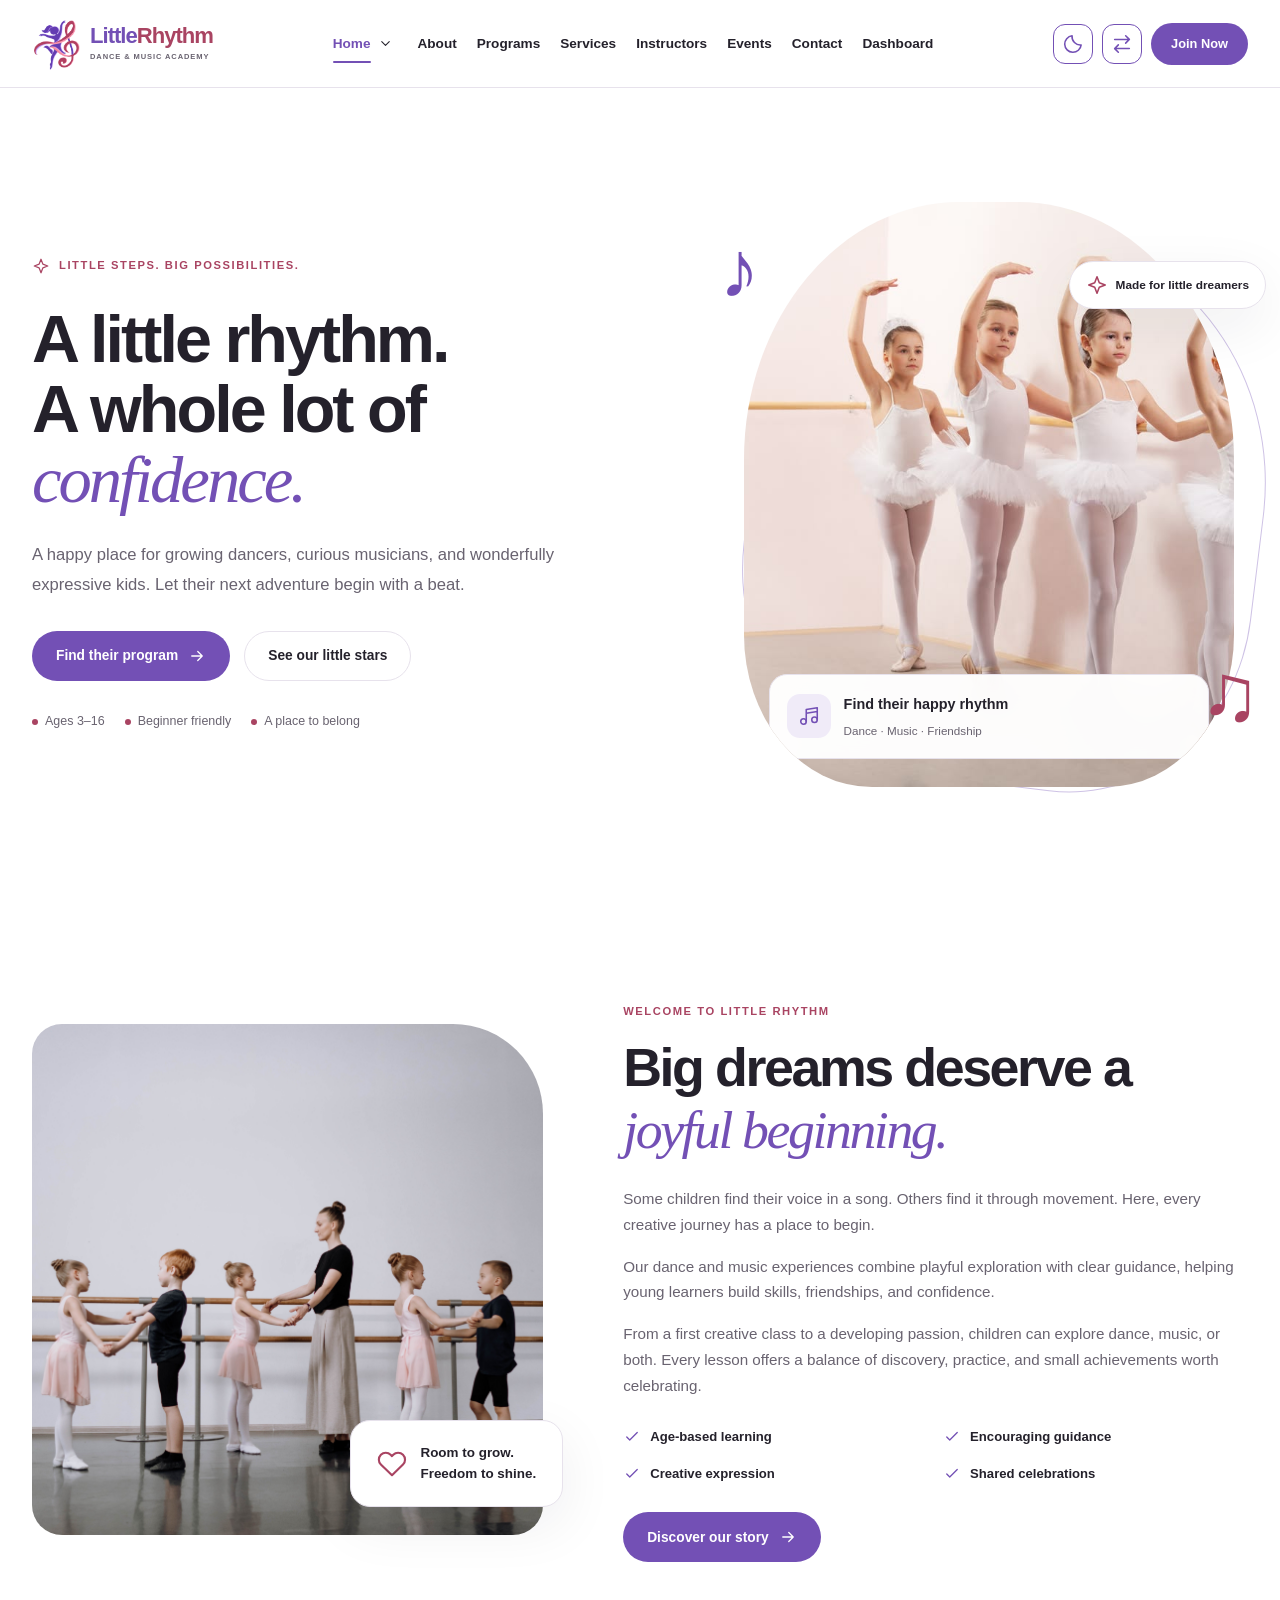
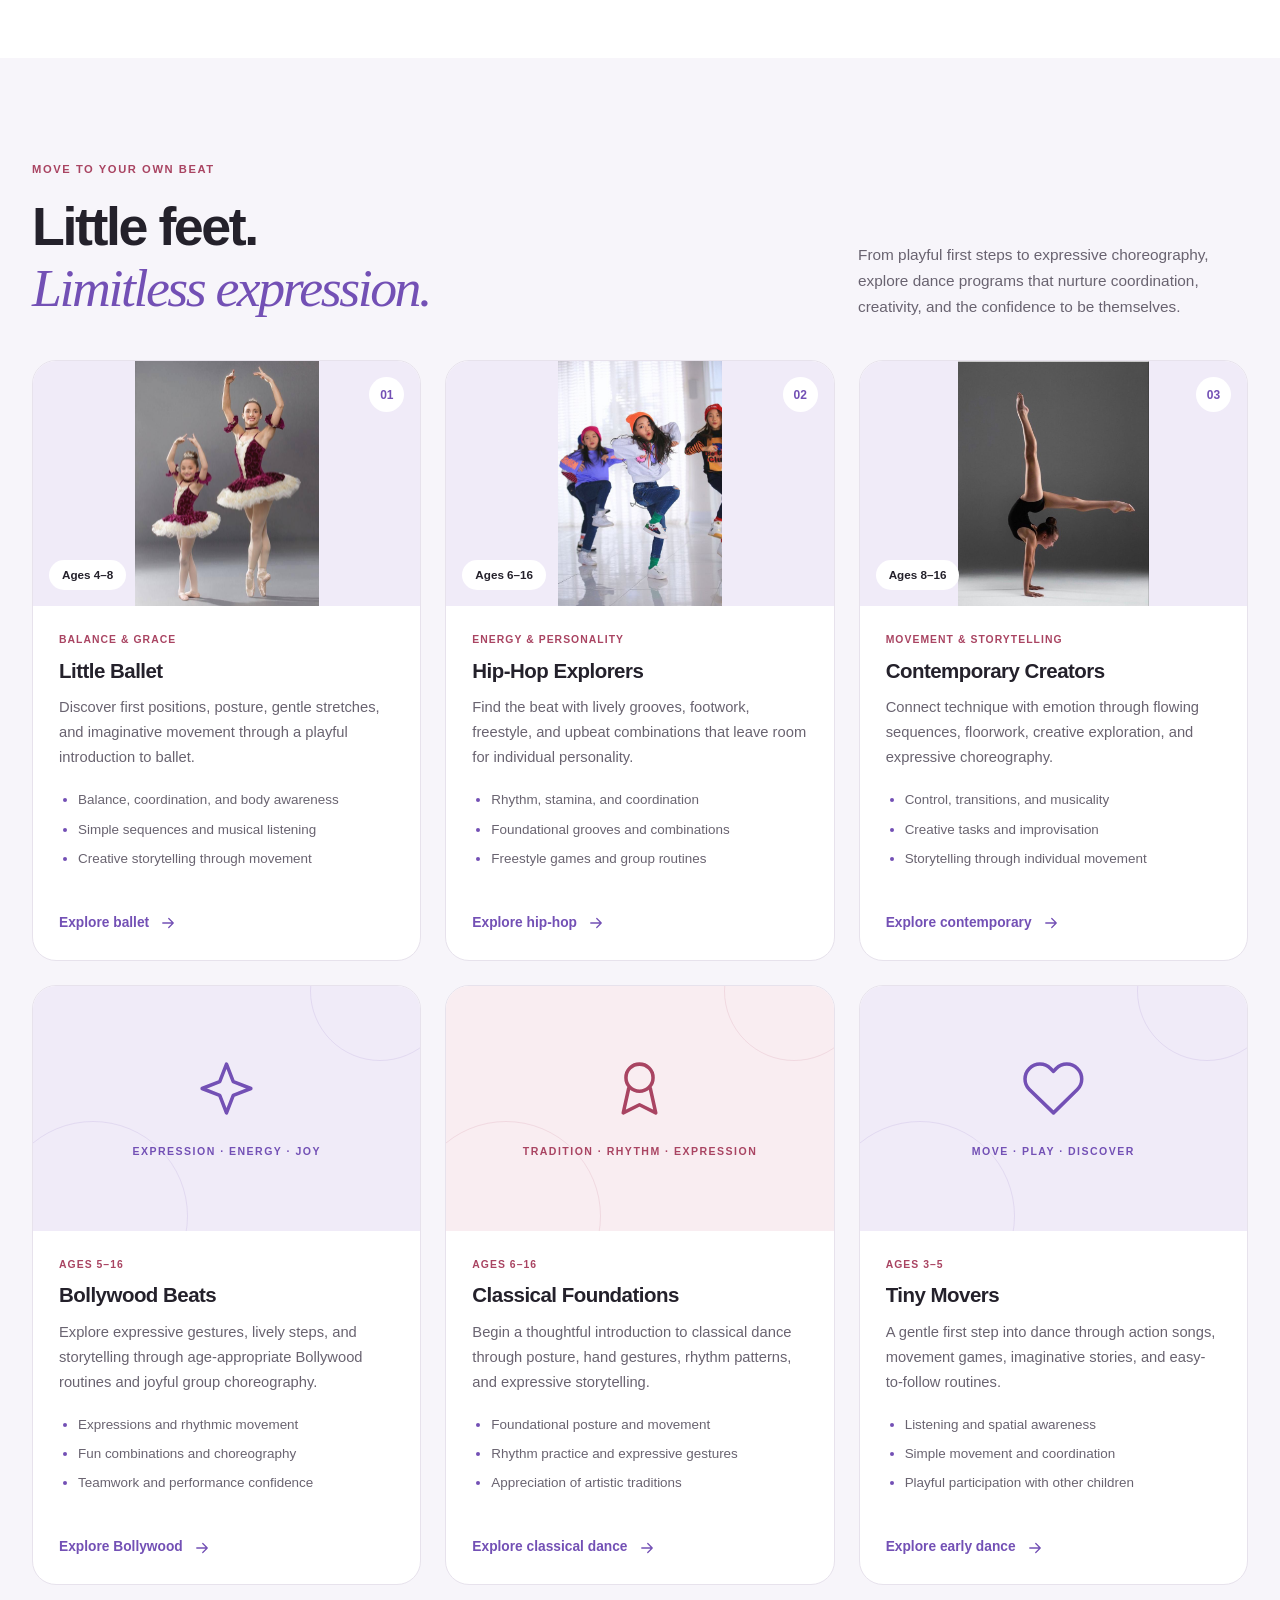
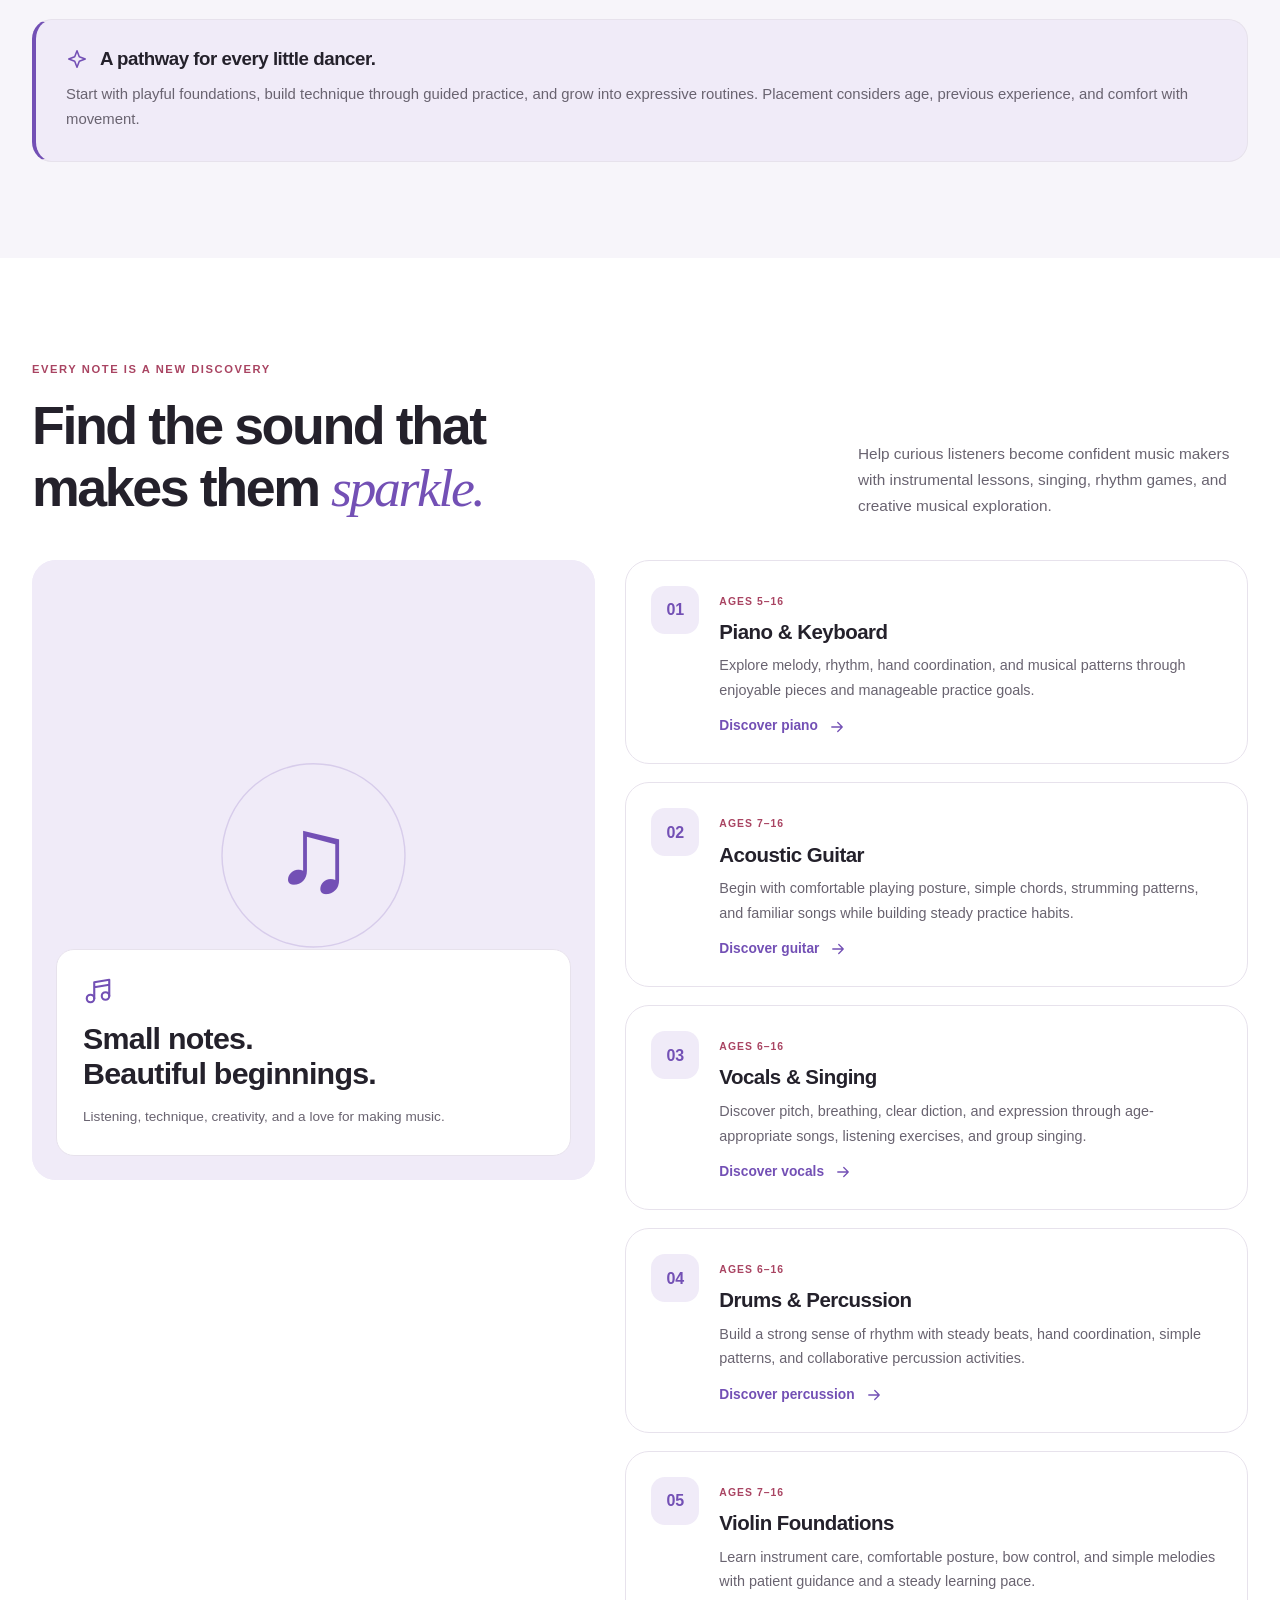
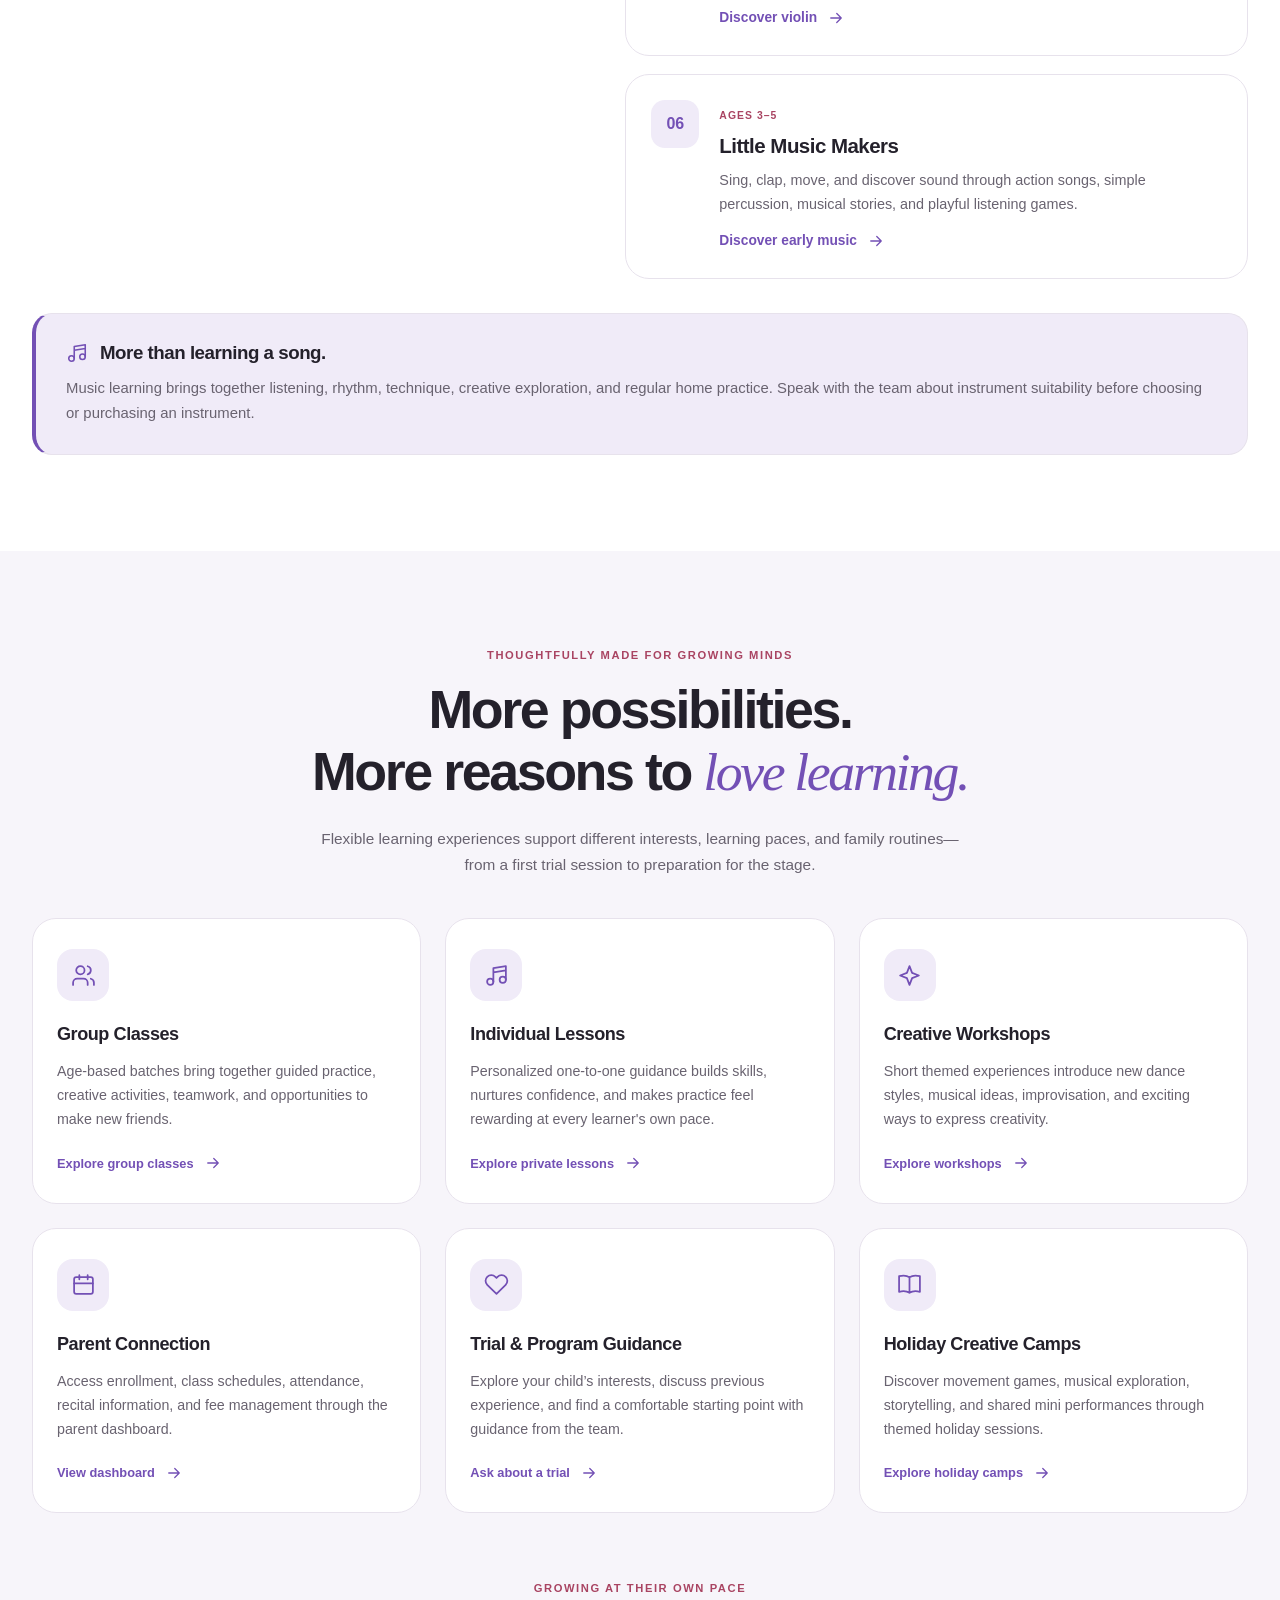
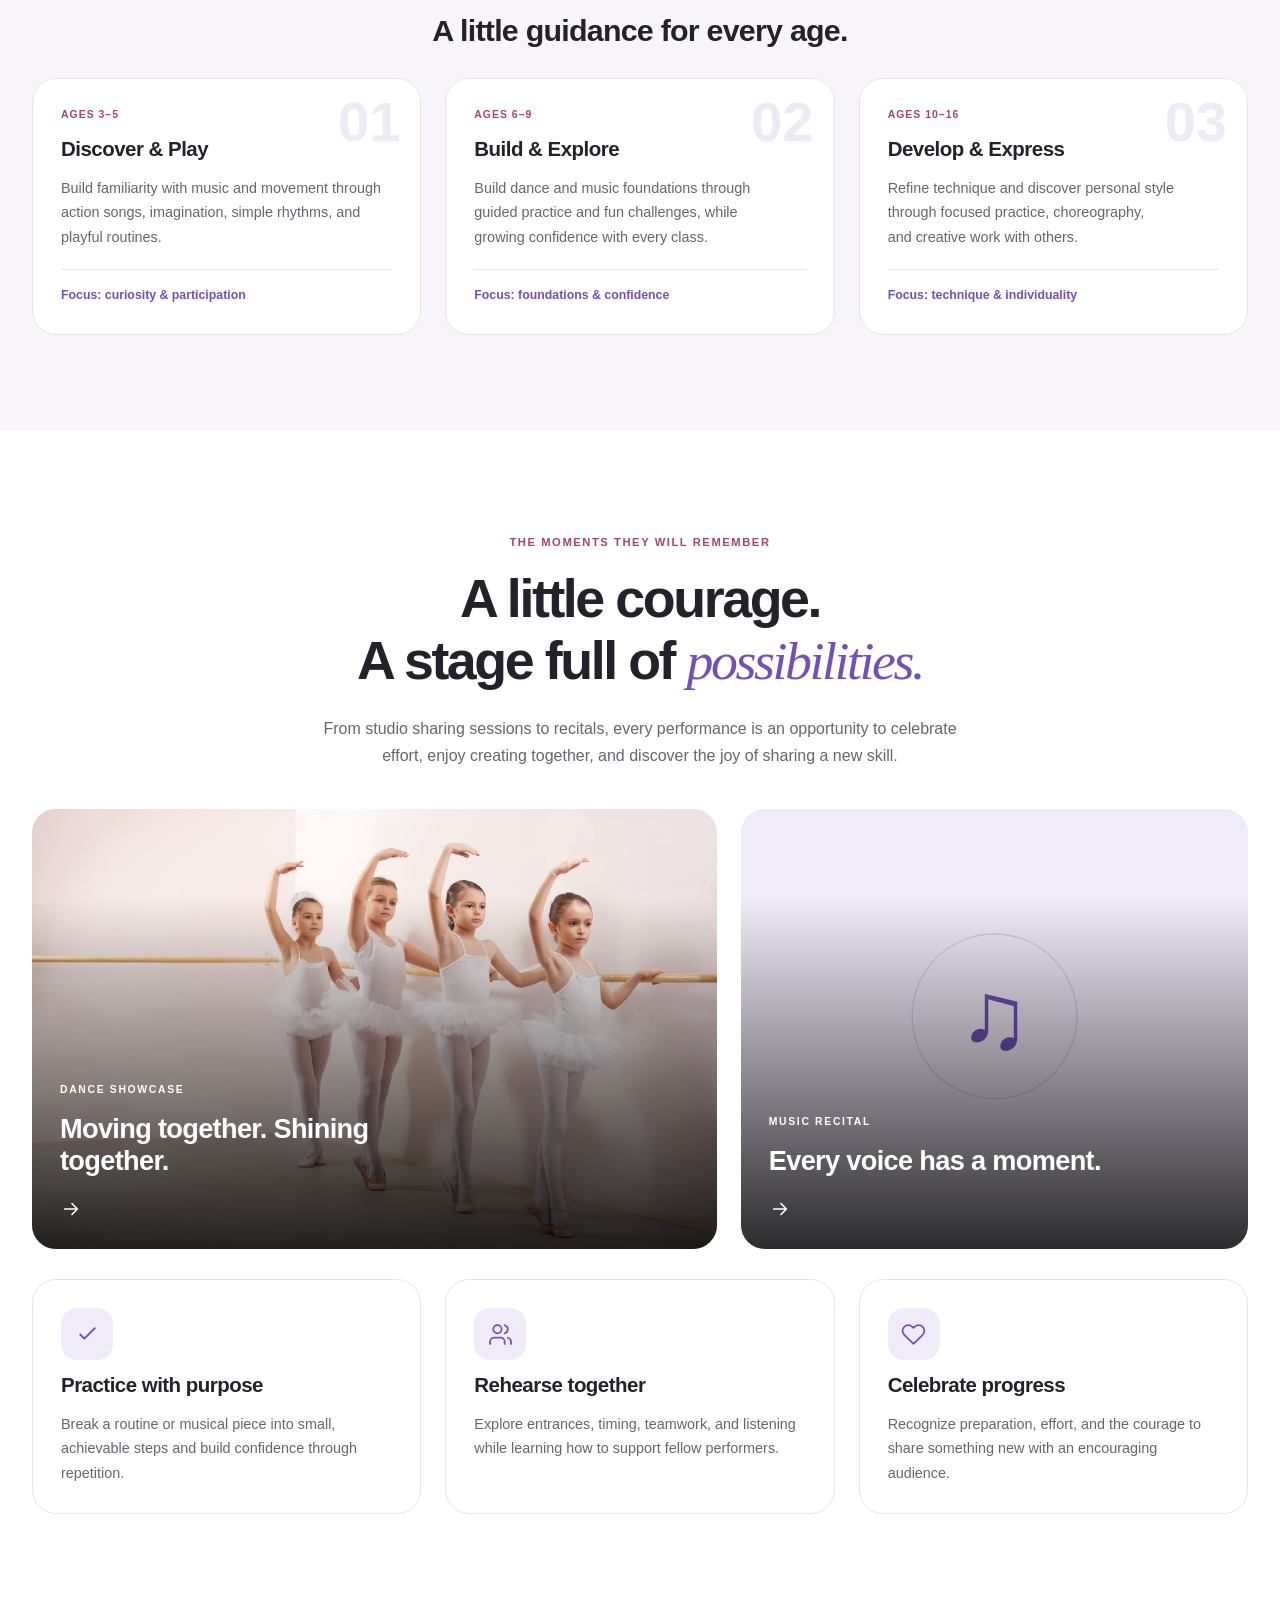
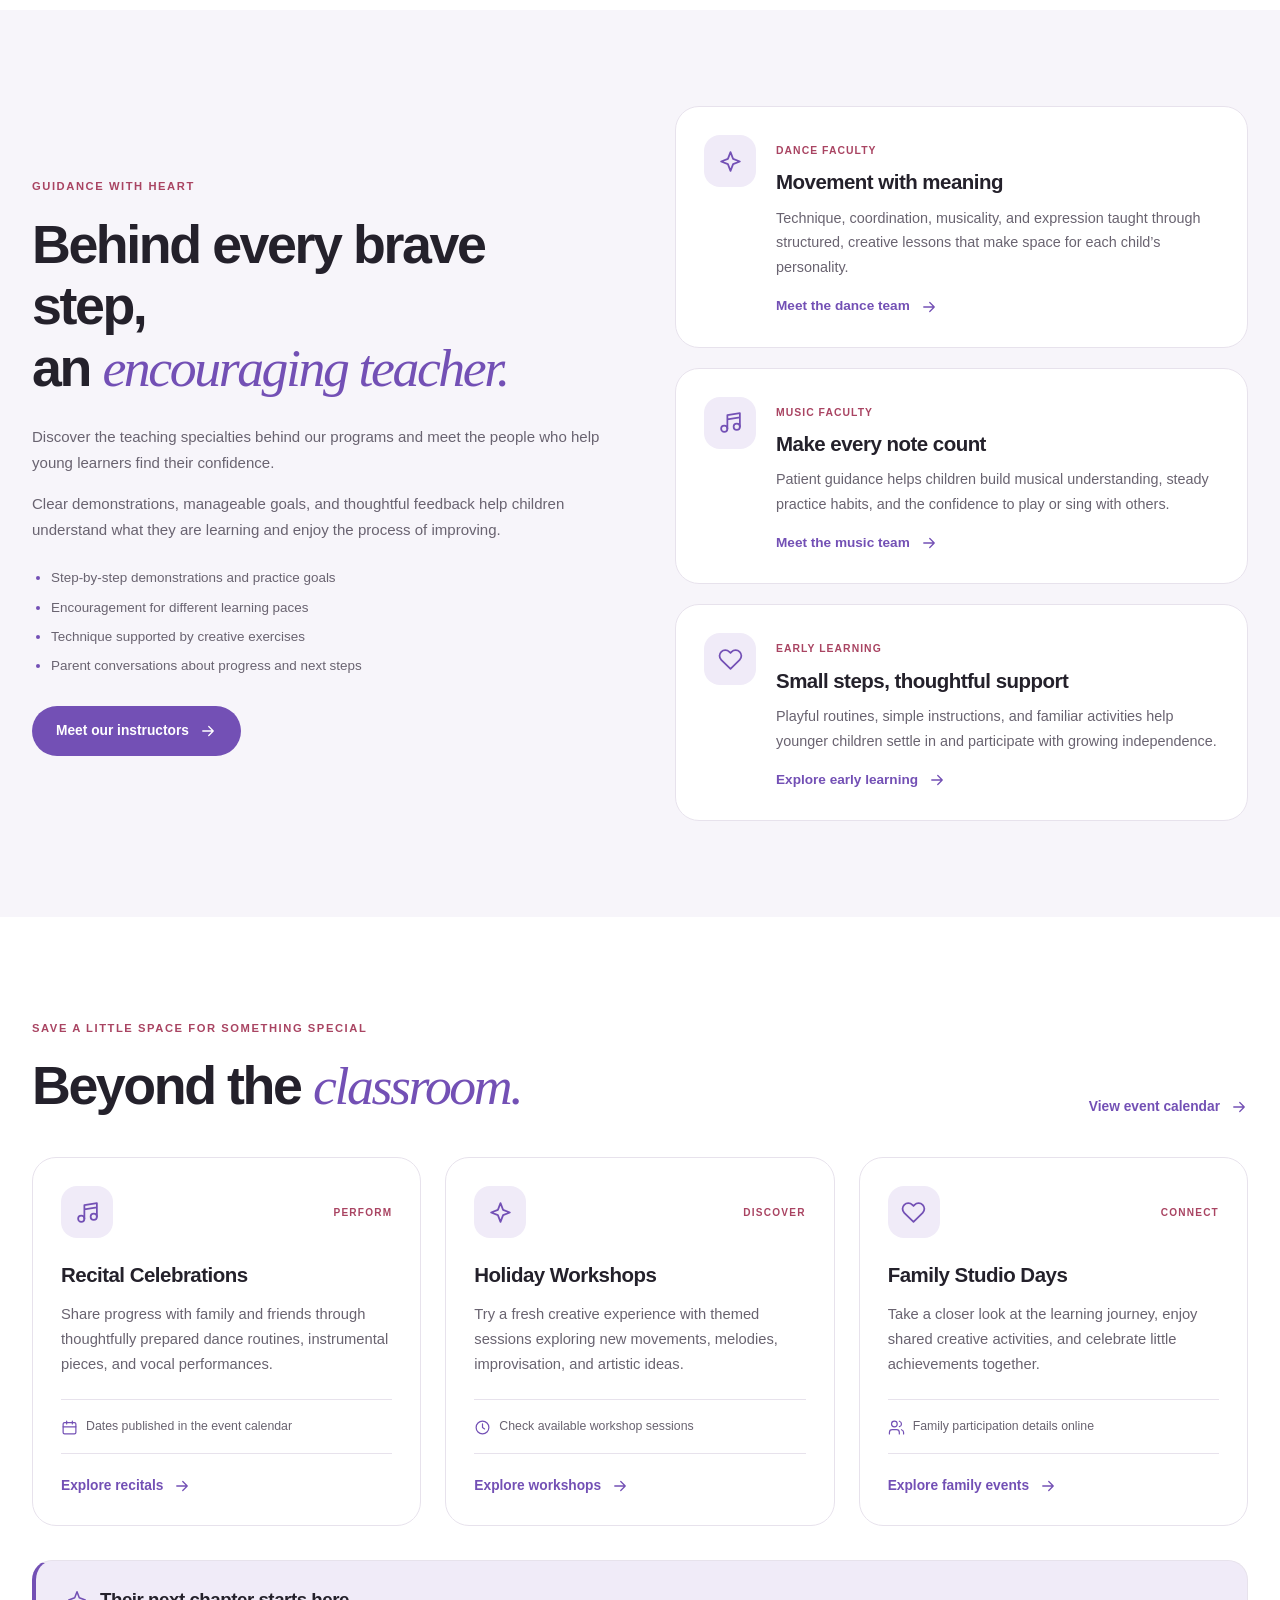
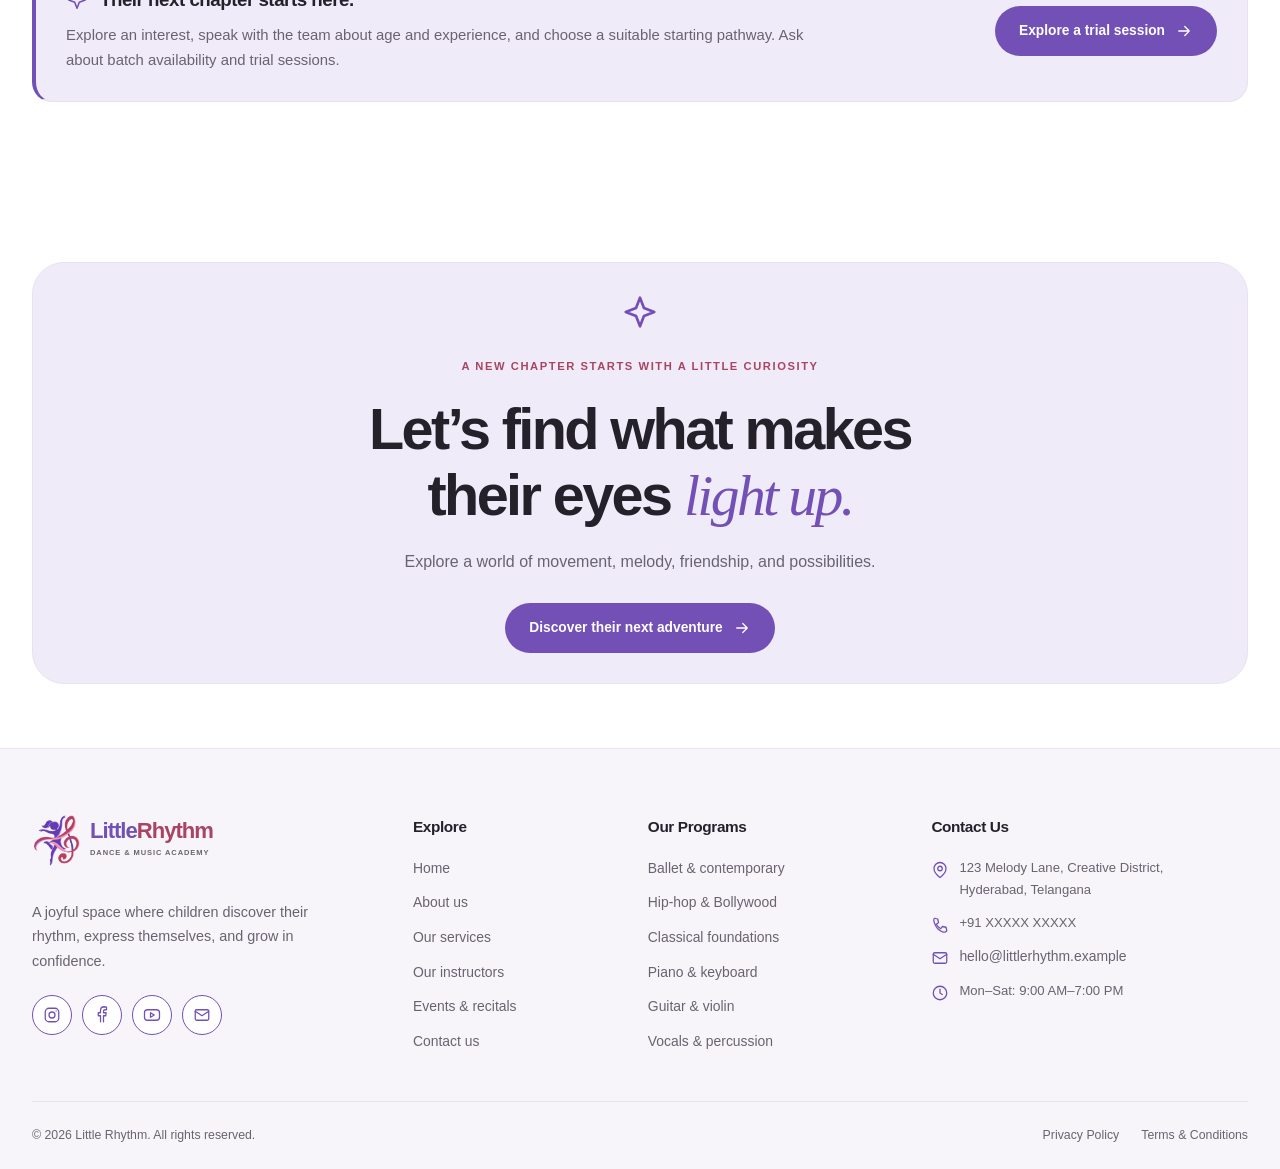
==== index.html @ d6f7bc57 "Little Rhythm" ====
<!DOCTYPE html>
<html lang="en" dir="ltr" data-theme="light">
<head>
  <meta charset="UTF-8">
  <meta name="viewport" content="width=device-width, initial-scale=1.0">

  <title>Little Rhythm | Kids Dance & Music Academy</title>
  <meta
    name="description"
    content="Explore dance, music, creative workshops, and performance programs for children aged 3–16 at Little Rhythm."
  >

  <link rel="icon" type="image/png" href="images/logo.png">
  <link rel="preconnect" href="https://images.unsplash.com">
  <link rel="stylesheet" href="index.css">
  <script src="index.js" defer></script>
</head>

<body>
  <!-- SVG ICONS -->
  <svg
    class="svg-library"
    xmlns="http://www.w3.org/2000/svg"
    aria-hidden="true"
  >
    <symbol id="sun" viewBox="0 0 24 24">
      <circle cx="12" cy="12" r="4"/>
      <path d="M12 2v2m0 16v2M2 12h2m16 0h2M5 5l1.5 1.5m11 11L19 19M5 19l1.5-1.5m11-11L19 5"/>
    </symbol>

    <symbol id="moon" viewBox="0 0 24 24">
      <path d="M20.9 13A9 9 0 0 1 11 3.1 9 9 0 1 0 20.9 13Z"/>
    </symbol>

    <symbol id="direction" viewBox="0 0 24 24">
      <path d="M4 7h16m-4-4 4 4-4 4M20 17H4m4-4-4 4 4 4"/>
    </symbol>

    <symbol id="menu" viewBox="0 0 24 24">
      <path d="M4 6h16M4 12h16M4 18h16"/>
    </symbol>

    <symbol id="close" viewBox="0 0 24 24">
      <path d="m6 6 12 12M18 6 6 18"/>
    </symbol>

    <symbol id="chevron" viewBox="0 0 24 24">
      <path d="m6 9 6 6 6-6"/>
    </symbol>

    <symbol id="arrow" viewBox="0 0 24 24">
      <path d="M5 12h14m-6-6 6 6-6 6"/>
    </symbol>

    <symbol id="music" viewBox="0 0 24 24">
      <path d="M9 18V5l12-2v13M9 9l12-2"/>
      <ellipse cx="6" cy="18" rx="3" ry="3"/>
      <ellipse cx="18" cy="16" rx="3" ry="3"/>
    </symbol>

    <symbol id="sparkles" viewBox="0 0 24 24">
      <path d="m12 3 2.5 6.5L21 12l-6.5 2.5L12 21l-2.5-6.5L3 12l6.5-2.5L12 3Z"/>
    </symbol>

    <symbol id="heart" viewBox="0 0 24 24">
      <path d="M20.8 4.6a5.5 5.5 0 0 0-7.8 0L12 5.7l-1.1-1.1a5.5 5.5 0 0 0-7.8 7.8L12 21l8.8-8.6a5.5 5.5 0 0 0 0-7.8Z"/>
    </symbol>

    <symbol id="users" viewBox="0 0 24 24">
      <circle cx="9" cy="7" r="4"/>
      <path d="M16 21v-2a4 4 0 0 0-4-4H6a4 4 0 0 0-4 4v2m20 0v-2a4 4 0 0 0-3-3.87M16 3.13a4 4 0 0 1 0 7.75"/>
    </symbol>

    <symbol id="check" viewBox="0 0 24 24">
      <path d="m5 12 4 4L19 6"/>
    </symbol>

    <symbol id="calendar" viewBox="0 0 24 24">
      <rect x="3" y="5" width="18" height="16" rx="2"/>
      <path d="M16 3v4M8 3v4M3 11h18"/>
    </symbol>

    <symbol id="clock" viewBox="0 0 24 24">
      <circle cx="12" cy="12" r="9"/>
      <path d="M12 7v5l3 2"/>
    </symbol>

    <symbol id="pin" viewBox="0 0 24 24">
      <path d="M20 10c0 6-8 12-8 12S4 16 4 10a8 8 0 1 1 16 0Z"/>
      <circle cx="12" cy="10" r="3"/>
    </symbol>

    <symbol id="phone" viewBox="0 0 24 24">
      <path d="m5 3 4 1 1 5-3 2a16 16 0 0 0 6 6l2-3 5 1 1 4c-1 5-8 2-12-2S2 4 5 3Z"/>
    </symbol>

    <symbol id="mail" viewBox="0 0 24 24">
      <rect x="3" y="5" width="18" height="14" rx="2"/>
      <path d="m3 7 9 6 9-6"/>
    </symbol>

    <symbol id="instagram" viewBox="0 0 24 24">
      <rect x="3" y="3" width="18" height="18" rx="5"/>
      <circle cx="12" cy="12" r="4"/>
      <path d="M17.5 6.5h.01"/>
    </symbol>

    <symbol id="facebook" viewBox="0 0 24 24">
      <path d="M14 21v-8h3l.5-4H14V7c0-1 .3-2 2-2h2V1.5A22 22 0 0 0 15 1c-3 0-5 2-5 5v3H7v4h3v8"/>
    </symbol>

    <symbol id="youtube" viewBox="0 0 24 24">
      <rect x="2" y="5" width="20" height="14" rx="4"/>
      <path d="m10 9 5 3-5 3V9Z"/>
    </symbol>

    <symbol id="book" viewBox="0 0 24 24">
      <path d="M12 5c-3-2-6-2-10-1v15c4-1 7-1 10 1 3-2 6-2 10-1V4c-4-1-7-1-10 1Zm0 0v15"/>
    </symbol>

    <symbol id="award" viewBox="0 0 24 24">
      <circle cx="12" cy="8" r="5"/>
      <path d="m8 12-2 9 6-3 6 3-2-9"/>
    </symbol>
  </svg>

  <a class="skip-link" href="#main">Skip to content</a>

  <!-- HEADER -->
  <header class="site-header">
    <div class="container header-inner">
      <a class="brand" href="index.html" aria-label="Little Rhythm home">
        <span class="brand-mark">
          <img src="images/logo.png" alt="" data-fallback>
        </span>

        <span class="brand-copy">
          <strong>Little<span>Rhythm</span></strong>
          <small>DANCE & MUSIC ACADEMY</small>
        </span>
      </a>

      <nav
        id="navigation"
        class="navigation"
        aria-label="Main navigation"
      >
        <div class="home-group">
          <div class="home-control">
            <a
              class="nav-link active"
              href="index.html"
              aria-current="page"
            >
              Home
            </a>

            <button
              id="homeToggle"
              class="dropdown-toggle"
              type="button"
              aria-label="Show home pages"
              aria-expanded="false"
              aria-controls="homeDropdown"
            >
              <svg class="icon" aria-hidden="true">
                <use href="#chevron"/>
              </svg>
            </button>
          </div>

          <div id="homeDropdown" class="home-dropdown" hidden>
            <a href="index.html">Home 1 — Classic</a>
            <a href="home2.html">Home 2 — Premium</a>
          </div>
        </div>

        <a class="nav-link" href="about.html">About</a>
        <a class="nav-link" href="programs.html">Programs</a>
        <a class="nav-link" href="services.html">Services</a>
        <a class="nav-link" href="instructors.html">Instructors</a>
        <a class="nav-link" href="events.html">Events</a>
        <a class="nav-link" href="contact.html">Contact</a>
        <a class="nav-link" href="dashboard.html">Dashboard</a>

        <a class="button button-primary nav-cta" href="signup.html">
          Join Now
        </a>
      </nav>

      <div class="header-actions">
        <button
          class="icon-button preference-button"
          id="themeToggle"
          type="button"
          aria-label="Switch to dark mode"
          title="Switch to dark mode"
        >
          <svg class="icon" aria-hidden="true">
            <use href="#moon"/>
          </svg>
        </button>

        <button
          class="icon-button preference-button"
          id="directionToggle"
          type="button"
          aria-label="Switch to right-to-left layout"
          title="Switch to right-to-left layout"
          aria-pressed="false"
        >
          <svg class="icon" aria-hidden="true">
            <use href="#direction"/>
          </svg>
        </button>

        <a class="button button-primary header-cta" href="signup.html">
          Join Now
        </a>

        <button
          class="icon-button menu-toggle"
          id="menuToggle"
          type="button"
          aria-label="Open navigation"
          aria-expanded="false"
          aria-controls="navigation"
        >
          <svg class="icon" aria-hidden="true">
            <use href="#menu"/>
          </svg>
        </button>
      </div>
    </div>
  </header>

  <main id="main">
    <!-- 1. HERO -->
    <section class="hero" aria-labelledby="heroTitle">
      <div class="container hero-grid">
        <div class="hero-content">
          <span class="eyebrow">
            <svg class="icon" aria-hidden="true">
              <use href="#sparkles"/>
            </svg>
            LITTLE STEPS. BIG POSSIBILITIES.
          </span>

          <h1 id="heroTitle">
            A little rhythm.<br>
            A whole lot of <em>confidence.</em>
          </h1>

          <p>
            A happy place for growing dancers, curious musicians, and
            wonderfully expressive kids. Let their next adventure begin
            with a beat.
          </p>

          <div class="button-row">
            <a class="button button-primary" href="programs.html">
              Find their program
              <svg class="icon directional" aria-hidden="true">
                <use href="#arrow"/>
              </svg>
            </a>

            <a class="button button-secondary" href="#performances">
              See our little stars
            </a>
          </div>

          <div class="hero-details">
            <span><i></i> Ages 3–16</span>
            <span><i></i> Beginner friendly</span>
            <span><i></i> A place to belong</span>
          </div>
        </div>

        <div class="hero-art">
          <div class="hero-image-wrap">
            <img
              class="hero-image"
              src="./images/ballet2.jpg"
              alt="Dancers expressing themselves during a performance"
              fetchpriority="high"
              width="1000"
              height="1200"
              data-fallback
            >

            <div class="image-caption">
              <span class="caption-icon">
                <svg class="icon" aria-hidden="true">
                  <use href="#music"/>
                </svg>
              </span>

              <div>
                <strong>Find their happy rhythm</strong>
                <small>Dance · Music · Friendship</small>
              </div>
            </div>
          </div>

          <span class="floating-note note-one" aria-hidden="true">♪</span>
          <span class="floating-note note-two" aria-hidden="true">♫</span>

          <div class="floating-label">
            <svg class="icon" aria-hidden="true">
              <use href="#sparkles"/>
            </svg>
            Made for little dreamers
          </div>
        </div>
      </div>
    </section>

    <!-- 2. ABOUT -->
    <section class="section about-section" aria-labelledby="aboutTitle">
      <div class="container about-grid">
        <div class="about-visual reveal">
          <img
            src="./images/dance.jpg"
            alt="Dancers practicing together in a studio"
            loading="lazy"
            width="600"
            height="600"
            data-fallback
          >

          <div class="about-stamp">
            <svg class="icon" aria-hidden="true">
              <use href="#heart"/>
            </svg>
            <span>Room to grow.<br>Freedom to shine.</span>
          </div>
        </div>

        <div class="about-copy reveal">
          <span class="eyebrow">WELCOME TO LITTLE RHYTHM</span>

          <h2 id="aboutTitle">
            Big dreams deserve a <em>joyful beginning.</em>
          </h2>

          <p>
            Some children find their voice in a song. Others find it
            through movement. Here, every creative journey has a place
            to begin.
          </p>

          <p>
            Our dance and music experiences combine playful exploration
            with clear guidance, helping young learners build skills,
            friendships, and confidence.
          </p>

          <p>
            From a first creative class to a developing passion, children
            can explore dance, music, or both. Every lesson offers a
            balance of discovery, practice, and small achievements
            worth celebrating.
          </p>

          <div class="about-values">
            <span>
              <svg class="icon" aria-hidden="true">
                <use href="#check"/>
              </svg>
              Age-based learning
            </span>

            <span>
              <svg class="icon" aria-hidden="true">
                <use href="#check"/>
              </svg>
              Encouraging guidance
            </span>

            <span>
              <svg class="icon" aria-hidden="true">
                <use href="#check"/>
              </svg>
              Creative expression
            </span>

            <span>
              <svg class="icon" aria-hidden="true">
                <use href="#check"/>
              </svg>
              Shared celebrations
            </span>
          </div>

          <a class="button button-primary" href="about.html">
            Discover our story
            <svg class="icon directional" aria-hidden="true">
              <use href="#arrow"/>
            </svg>
          </a>
        </div>
      </div>
    </section>

    <!-- 3. DANCE PROGRAMS -->
    <section
      class="section section-alt"
      id="dance"
      aria-labelledby="danceTitle"
    >
      <div class="container">
        <div class="section-heading reveal">
          <div>
            <span class="eyebrow">MOVE TO YOUR OWN BEAT</span>
            <h2 id="danceTitle">
              Little feet.<br><em>Limitless expression.</em>
            </h2>
          </div>

          <p>
            From playful first steps to expressive choreography, explore
            dance programs that nurture coordination, creativity, and
            the confidence to be themselves.
          </p>
        </div>

        <div class="three-grid">
          <article class="image-card reveal">
            <div class="card-picture">
              <img
                src="images/ballet dance.jpg"
                alt="Ballet dancers practicing graceful movements"
                loading="lazy"
                width="600"
                height="400"
                data-fallback
              >
              <span class="card-number">01</span>
              <span class="image-tag">Ages 4–8</span>
            </div>

            <div class="card-body">
              <span class="card-kicker">BALANCE & GRACE</span>
              <h3>Little Ballet</h3>
              <p>
                Discover first positions, posture, gentle stretches,
                and imaginative movement through a playful
                introduction to ballet.
              </p>

              <ul class="program-points">
                <li>Balance, coordination, and body awareness</li>
                <li>Simple sequences and musical listening</li>
                <li>Creative storytelling through movement</li>
              </ul>

              <a class="text-link" href="programs.html#ballet">
                Explore ballet
                <svg class="icon directional" aria-hidden="true">
                  <use href="#arrow"/>
                </svg>
              </a>
            </div>
          </article>

          <article class="image-card reveal">
            <div class="card-picture">
              <img
                src="images/hip hop.jpg"
                alt="Dancers practicing energetic hip-hop movements"
                loading="lazy"
                width="800"
                height="600"
                data-fallback
              >
              <span class="card-number">02</span>
              <span class="image-tag">Ages 6–16</span>
            </div>

            <div class="card-body">
              <span class="card-kicker">ENERGY & PERSONALITY</span>
              <h3>Hip-Hop Explorers</h3>
              <p>
                Find the beat with lively grooves, footwork, freestyle,
                and upbeat combinations that leave room for
                individual personality.
              </p>

              <ul class="program-points">
                <li>Rhythm, stamina, and coordination</li>
                <li>Foundational grooves and combinations</li>
                <li>Freestyle games and group routines</li>
              </ul>

              <a class="text-link" href="programs.html#hiphop">
                Explore hip-hop
                <svg class="icon directional" aria-hidden="true">
                  <use href="#arrow"/>
                </svg>
              </a>
            </div>
          </article>

          <article class="image-card reveal">
            <div class="card-picture">
              <img
                src="images/contempory.jpg"
                alt="Dancers expressing a story through contemporary movement"
                loading="lazy"
                width="800"
                height="600"
                data-fallback
              >
              <span class="card-number">03</span>
              <span class="image-tag">Ages 8–16</span>
            </div>

            <div class="card-body">
              <span class="card-kicker">MOVEMENT & STORYTELLING</span>
              <h3>Contemporary Creators</h3>
              <p>
                Connect technique with emotion through flowing
                sequences, floorwork, creative exploration,
                and expressive choreography.
              </p>

              <ul class="program-points">
                <li>Control, transitions, and musicality</li>
                <li>Creative tasks and improvisation</li>
                <li>Storytelling through individual movement</li>
              </ul>

              <a class="text-link" href="programs.html#contemporary">
                Explore contemporary
                <svg class="icon directional" aria-hidden="true">
                  <use href="#arrow"/>
                </svg>
              </a>
            </div>
          </article>

          <article class="image-card reveal">
            <div class="program-illustration">
              <svg class="icon" aria-hidden="true">
                <use href="#sparkles"/>
              </svg>
              <span>EXPRESSION · ENERGY · JOY</span>
            </div>

            <div class="card-body">
              <span class="card-kicker">AGES 5–16</span>
              <h3>Bollywood Beats</h3>
              <p>
                Explore expressive gestures, lively steps, and
                storytelling through age-appropriate Bollywood
                routines and joyful group choreography.
              </p>

              <ul class="program-points">
                <li>Expressions and rhythmic movement</li>
                <li>Fun combinations and choreography</li>
                <li>Teamwork and performance confidence</li>
              </ul>

              <a class="text-link" href="programs.html#bollywood">
                Explore Bollywood
                <svg class="icon directional" aria-hidden="true">
                  <use href="#arrow"/>
                </svg>
              </a>
            </div>
          </article>

          <article class="image-card reveal">
            <div class="program-illustration secondary-illustration">
              <svg class="icon" aria-hidden="true">
                <use href="#award"/>
              </svg>
              <span>TRADITION · RHYTHM · EXPRESSION</span>
            </div>

            <div class="card-body">
              <span class="card-kicker">AGES 6–16</span>
              <h3>Classical Foundations</h3>
              <p>
                Begin a thoughtful introduction to classical dance
                through posture, hand gestures, rhythm patterns,
                and expressive storytelling.
              </p>

              <ul class="program-points">
                <li>Foundational posture and movement</li>
                <li>Rhythm practice and expressive gestures</li>
                <li>Appreciation of artistic traditions</li>
              </ul>

              <a class="text-link" href="programs.html#classical">
                Explore classical dance
                <svg class="icon directional" aria-hidden="true">
                  <use href="#arrow"/>
                </svg>
              </a>
            </div>
          </article>

          <article class="image-card reveal">
            <div class="program-illustration">
              <svg class="icon" aria-hidden="true">
                <use href="#heart"/>
              </svg>
              <span>MOVE · PLAY · DISCOVER</span>
            </div>

            <div class="card-body">
              <span class="card-kicker">AGES 3–5</span>
              <h3>Tiny Movers</h3>
              <p>
                A gentle first step into dance through action songs,
                movement games, imaginative stories, and
                easy-to-follow routines.
              </p>

              <ul class="program-points">
                <li>Listening and spatial awareness</li>
                <li>Simple movement and coordination</li>
                <li>Playful participation with other children</li>
              </ul>

              <a class="text-link" href="programs.html#tiny-movers">
                Explore early dance
                <svg class="icon directional" aria-hidden="true">
                  <use href="#arrow"/>
                </svg>
              </a>
            </div>
          </article>
        </div>

        <div class="learning-note reveal">
          <div class="note-heading">
            <svg class="icon" aria-hidden="true">
              <use href="#sparkles"/>
            </svg>
            <h3>A pathway for every little dancer.</h3>
          </div>
          <p>
            Start with playful foundations, build technique through
            guided practice, and grow into expressive routines.
            Placement considers age, previous experience, and comfort
            with movement.
          </p>
        </div>
      </div>
    </section>

    <!-- 4. MUSIC PROGRAMS -->
    <section
      class="section music-section"
      id="music"
      aria-labelledby="musicTitle"
    >
      <div class="container">
        <div class="section-heading reveal">
          <div>
            <span class="eyebrow">EVERY NOTE IS A NEW DISCOVERY</span>
            <h2 id="musicTitle">
              Find the sound that<br>makes them <em>sparkle.</em>
            </h2>
          </div>

          <p>
            Help curious listeners become confident music makers with
            instrumental lessons, singing, rhythm games, and creative
            musical exploration.
          </p>
        </div>

        <div class="music-layout">
          <div class="music-feature reveal">
            <img
              src="https://images.unsplash.com/photo-1520523839897-bd0b52f945a0?auto=format&fit=crop&w=1100&q=85"
              alt="Piano keyboard ready for musical practice"
              loading="lazy"
              width="1000"
              height="1100"
              data-fallback
            >

            <div class="music-feature-caption">
              <svg class="icon" aria-hidden="true">
                <use href="#music"/>
              </svg>
              <h3>Small notes.<br>Beautiful beginnings.</h3>
              <p>
                Listening, technique, creativity, and a love
                for making music.
              </p>
            </div>
          </div>

          <div class="music-options">
            <article class="music-card reveal">
              <span class="number-icon">01</span>
              <div>
                <span class="card-kicker">AGES 5–16</span>
                <h3>Piano & Keyboard</h3>
                <p>
                  Explore melody, rhythm, hand coordination, and
                  musical patterns through enjoyable pieces and
                  manageable practice goals.
                </p>
                <a class="text-link" href="programs.html#piano">
                  Discover piano
                  <svg class="icon directional" aria-hidden="true">
                    <use href="#arrow"/>
                  </svg>
                </a>
              </div>
            </article>

            <article class="music-card reveal">
              <span class="number-icon">02</span>
              <div>
                <span class="card-kicker">AGES 7–16</span>
                <h3>Acoustic Guitar</h3>
                <p>
                  Begin with comfortable playing posture, simple
                  chords, strumming patterns, and familiar songs
                  while building steady practice habits.
                </p>
                <a class="text-link" href="programs.html#guitar">
                  Discover guitar
                  <svg class="icon directional" aria-hidden="true">
                    <use href="#arrow"/>
                  </svg>
                </a>
              </div>
            </article>

            <article class="music-card reveal">
              <span class="number-icon">03</span>
              <div>
                <span class="card-kicker">AGES 6–16</span>
                <h3>Vocals & Singing</h3>
                <p>
                  Discover pitch, breathing, clear diction, and
                  expression through age-appropriate songs,
                  listening exercises, and group singing.
                </p>
                <a class="text-link" href="programs.html#vocals">
                  Discover vocals
                  <svg class="icon directional" aria-hidden="true">
                    <use href="#arrow"/>
                  </svg>
                </a>
              </div>
            </article>

            <article class="music-card reveal">
              <span class="number-icon">04</span>
              <div>
                <span class="card-kicker">AGES 6–16</span>
                <h3>Drums & Percussion</h3>
                <p>
                  Build a strong sense of rhythm with steady beats,
                  hand coordination, simple patterns, and
                  collaborative percussion activities.
                </p>
                <a class="text-link" href="programs.html#drums">
                  Discover percussion
                  <svg class="icon directional" aria-hidden="true">
                    <use href="#arrow"/>
                  </svg>
                </a>
              </div>
            </article>

            <article class="music-card reveal">
              <span class="number-icon">05</span>
              <div>
                <span class="card-kicker">AGES 7–16</span>
                <h3>Violin Foundations</h3>
                <p>
                  Learn instrument care, comfortable posture, bow
                  control, and simple melodies with patient guidance
                  and a steady learning pace.
                </p>
                <a class="text-link" href="programs.html#violin">
                  Discover violin
                  <svg class="icon directional" aria-hidden="true">
                    <use href="#arrow"/>
                  </svg>
                </a>
              </div>
            </article>

            <article class="music-card reveal">
              <span class="number-icon">06</span>
              <div>
                <span class="card-kicker">AGES 3–5</span>
                <h3>Little Music Makers</h3>
                <p>
                  Sing, clap, move, and discover sound through action
                  songs, simple percussion, musical stories,
                  and playful listening games.
                </p>
                <a class="text-link" href="programs.html#early-music">
                  Discover early music
                  <svg class="icon directional" aria-hidden="true">
                    <use href="#arrow"/>
                  </svg>
                </a>
              </div>
            </article>
          </div>
        </div>

        <div class="learning-note reveal">
          <div class="note-heading">
            <svg class="icon" aria-hidden="true">
              <use href="#music"/>
            </svg>
            <h3>More than learning a song.</h3>
          </div>
          <p>
            Music learning brings together listening, rhythm, technique,
            creative exploration, and regular home practice. Speak with
            the team about instrument suitability before choosing or
            purchasing an instrument.
          </p>
        </div>
      </div>
    </section>

    <!-- 5. SERVICES & LEARNING PATHWAYS -->
    <section
      class="section section-alt"
      id="services"
      aria-labelledby="servicesTitle"
    >
      <div class="container">
        <div class="section-heading centered reveal">
          <span class="eyebrow">
            THOUGHTFULLY MADE FOR GROWING MINDS
          </span>
          <h2 id="servicesTitle">
            More possibilities.<br>More reasons to <em>love learning.</em>
          </h2>
          <p>
            Flexible learning experiences support different interests,
            learning paces, and family routines—from a first trial
            session to preparation for the stage.
          </p>
        </div>

        <div class="three-grid">
          <article class="service-card reveal">
            <span class="feature-icon">
              <svg class="icon" aria-hidden="true">
                <use href="#users"/>
              </svg>
            </span>
            <h3>Group Classes</h3>
            <p>
              Age-based batches bring together guided practice,
              creative activities, teamwork, and opportunities
              to make new friends.
            </p>
            <a class="text-link" href="services.html#group">
              Explore group classes
              <svg class="icon directional" aria-hidden="true">
                <use href="#arrow"/>
              </svg>
            </a>
          </article>

          <article class="service-card reveal">
            <span class="feature-icon">
              <svg class="icon" aria-hidden="true">
                <use href="#music"/>
              </svg>
            </span>
            <h3>Individual Lessons</h3>
            <p>
              Personalized one-to-one guidance builds skills,<br>
              nurtures confidence, and makes practice feel<br>
              rewarding at every learner's own pace.
            </p>
            <a class="text-link" href="services.html#individual">
              Explore private lessons
              <svg class="icon directional" aria-hidden="true">
                <use href="#arrow"/>
              </svg>
            </a>
          </article>

          <article class="service-card reveal">
            <span class="feature-icon">
              <svg class="icon" aria-hidden="true">
                <use href="#sparkles"/>
              </svg>
            </span>
            <h3>Creative Workshops</h3>
            <p>
              Short themed experiences introduce new dance styles,
              musical ideas, improvisation, and exciting ways
              to express creativity.
            </p>
            <a class="text-link" href="services.html#workshops">
              Explore workshops
              <svg class="icon directional" aria-hidden="true">
                <use href="#arrow"/>
              </svg>
            </a>
          </article>

          <article class="service-card reveal">
            <span class="feature-icon">
              <svg class="icon" aria-hidden="true">
                <use href="#calendar"/>
              </svg>
            </span>
            <h3>Parent Connection</h3>
            <p>
              Access enrollment, class schedules, attendance,
              recital information, and fee management through
              the parent dashboard.
            </p>
            <a class="text-link" href="dashboard.html">
              View dashboard
              <svg class="icon directional" aria-hidden="true">
                <use href="#arrow"/>
              </svg>
            </a>
          </article>

          <article class="service-card reveal">
            <span class="feature-icon">
              <svg class="icon" aria-hidden="true">
                <use href="#heart"/>
              </svg>
            </span>
            <h3>Trial & Program Guidance</h3>
            <p>
              Explore your child’s interests, discuss previous
              experience, and find a comfortable starting point
              with guidance from the team.
            </p>
            <a class="text-link" href="services.html#trial">
              Ask about a trial
              <svg class="icon directional" aria-hidden="true">
                <use href="#arrow"/>
              </svg>
            </a>
          </article>

          <article class="service-card reveal">
            <span class="feature-icon">
              <svg class="icon" aria-hidden="true">
                <use href="#book"/>
              </svg>
            </span>
            <h3>Holiday Creative Camps</h3>
            <p>
              Discover movement games, musical exploration,
              storytelling, and shared mini performances
              through themed holiday sessions.
            </p>
            <a class="text-link" href="services.html#camps">
              Explore holiday camps
              <svg class="icon directional" aria-hidden="true">
                <use href="#arrow"/>
              </svg>
            </a>
          </article>

        </div>

        <div class="pathway-heading reveal">
          <span class="eyebrow">GROWING AT THEIR OWN PACE</span>
          <h3>A little guidance for every age.</h3>
        </div>

        <div class="age-pathways">
          <article class="pathway-card reveal">
            <span class="pathway-number">01</span>
            <span class="card-kicker">AGES 3–5</span>
            <h3>Discover & Play</h3>
            <p>
              Build familiarity with music and movement through action
              songs, imagination, simple rhythms, and playful routines.
            </p>
            <span class="pathway-focus">
              Focus: curiosity & participation
            </span>
          </article>

          <article class="pathway-card reveal">
            <span class="pathway-number">02</span>
            <span class="card-kicker">AGES 6–9</span>
            <h3>Build & Explore</h3>
            <p>
              Build dance and music foundations through<br>
              guided practice and fun challenges, while<br>
              growing confidence with every class.
            </p>
            <span class="pathway-focus">
              Focus: foundations & confidence
            </span>
          </article>

          <article class="pathway-card reveal">
            <span class="pathway-number">03</span>
            <span class="card-kicker">AGES 10–16</span>
            <h3>Develop & Express</h3>
            <p>
              Refine technique and discover personal style<br>
              through focused practice, choreography,<br>
              and creative work with others.
            </p>
            <span class="pathway-focus">
              Focus: technique & individuality
            </span>
          </article>
        </div>
      </div>
    </section>

    <!-- 6. PERFORMANCES -->
    <section
      class="section performances-section"
      id="performances"
      aria-labelledby="performancesTitle"
    >
      <div class="container">
        <div class="performance-heading reveal">
          <span class="eyebrow">THE MOMENTS THEY WILL REMEMBER</span>
          <h2 id="performancesTitle">
            A little courage.<br>A stage full of <em>possibilities.</em>
          </h2>
          <p>
            From studio sharing sessions to recitals, every performance
            is an opportunity to celebrate effort, enjoy creating
            together, and discover the joy of sharing a new skill.
          </p>
        </div>

        <div class="performance-gallery">
          <a
            class="gallery-card gallery-large reveal"
            href="events.html#dance"
          >
            <img
              src="./images/ballet2.jpg"
              alt="Dancers performing a coordinated routine on stage"
              loading="lazy"
              width="1100"
              height="900"
              data-fallback
            >

            <div class="gallery-caption">
              <span>DANCE SHOWCASE</span>
              <h3>Moving together. Shining together.</h3>
              <svg class="icon directional" aria-hidden="true">
                <use href="#arrow"/>
              </svg>
            </div>
          </a>

          <a class="gallery-card reveal" href="events.html#music">
            <img
              src="https://images.unsplash.com/photo-1516280440614-37939bbacd81?auto=format&fit=crop&w=800&q=85"
              alt="Microphone prepared for a vocal performance"
              loading="lazy"
              width="800"
              height="900"
              data-fallback
            >

            <div class="gallery-caption">
              <span>MUSIC RECITAL</span>
              <h3>Every voice has a moment.</h3>
              <svg class="icon directional" aria-hidden="true">
                <use href="#arrow"/>
              </svg>
            </div>
          </a>
        </div>

        <div class="age-pathways">
          <article class="pathway-card reveal">
            <span class="feature-icon">
              <svg class="icon" aria-hidden="true">
                <use href="#check"/>
              </svg>
            </span>
            <h3>Practice with purpose</h3>
            <p>
              Break a routine or musical piece into small, achievable
              steps and build confidence through repetition.
            </p>
          </article>

          <article class="pathway-card reveal">
            <span class="feature-icon">
              <svg class="icon" aria-hidden="true">
                <use href="#users"/>
              </svg>
            </span>
            <h3>Rehearse together</h3>
            <p>
              Explore entrances, timing, teamwork, and listening
              while learning how to support fellow performers.
            </p>
          </article>

          <article class="pathway-card reveal">
            <span class="feature-icon">
              <svg class="icon" aria-hidden="true">
                <use href="#heart"/>
              </svg>
            </span>
            <h3>Celebrate progress</h3>
            <p>
              Recognize preparation, effort, and the courage to
              share something new with an encouraging audience.
            </p>
          </article>
        </div>
      </div>
    </section>

    <!-- 7. INSTRUCTORS -->
    <section
      class="section section-alt"
      aria-labelledby="instructorsTitle"
    >
      <div class="container instructor-layout">
        <div class="instructor-intro reveal">
          <span class="eyebrow">GUIDANCE WITH HEART</span>

          <h2 id="instructorsTitle">
            Behind every brave step,<br>an <em>encouraging teacher.</em>
          </h2>

          <p>
            Discover the teaching specialties behind our programs and
            meet the people who help young learners find
            their confidence.
          </p>

          <p>
            Clear demonstrations, manageable goals, and thoughtful
            feedback help children understand what they are learning
            and enjoy the process of improving.
          </p>

          <ul class="program-points instructor-points">
            <li>Step-by-step demonstrations and practice goals</li>
            <li>Encouragement for different learning paces</li>
            <li>Technique supported by creative exercises</li>
            <li>Parent conversations about progress and next steps</li>
          </ul>

          <a class="button button-primary" href="instructors.html">
            Meet our instructors
            <svg class="icon directional" aria-hidden="true">
              <use href="#arrow"/>
            </svg>
          </a>
        </div>

        <div class="instructor-cards">
          <article class="mentor-card reveal">
            <span class="feature-icon">
              <svg class="icon" aria-hidden="true">
                <use href="#sparkles"/>
              </svg>
            </span>
            <div>
              <span class="card-kicker">DANCE FACULTY</span>
              <h3>Movement with meaning</h3>
              <p>
                Technique, coordination, musicality, and expression
                taught through structured, creative lessons that make
                space for each child’s personality.
              </p>
              <a class="text-link" href="instructors.html#dance">
                Meet the dance team
                <svg class="icon directional" aria-hidden="true">
                  <use href="#arrow"/>
                </svg>
              </a>
            </div>
          </article>

          <article class="mentor-card reveal">
            <span class="feature-icon">
              <svg class="icon" aria-hidden="true">
                <use href="#music"/>
              </svg>
            </span>
            <div>
              <span class="card-kicker">MUSIC FACULTY</span>
              <h3>Make every note count</h3>
              <p>
                Patient guidance helps children build musical
                understanding, steady practice habits, and the
                confidence to play or sing with others.
              </p>
              <a class="text-link" href="instructors.html#music">
                Meet the music team
                <svg class="icon directional" aria-hidden="true">
                  <use href="#arrow"/>
                </svg>
              </a>
            </div>
          </article>

          <article class="mentor-card reveal">
            <span class="feature-icon">
              <svg class="icon" aria-hidden="true">
                <use href="#heart"/>
              </svg>
            </span>
            <div>
              <span class="card-kicker">EARLY LEARNING</span>
              <h3>Small steps, thoughtful support</h3>
              <p>
                Playful routines, simple instructions, and familiar
                activities help younger children settle in and
                participate with growing independence.
              </p>
              <a class="text-link" href="programs.html#early-music">
                Explore early learning
                <svg class="icon directional" aria-hidden="true">
                  <use href="#arrow"/>
                </svg>
              </a>
            </div>
          </article>
        </div>
      </div>
    </section>

    <!-- 8. EVENTS -->
    <section
      class="section events-section"
      aria-labelledby="eventsTitle"
    >
      <div class="container">
        <div class="section-heading reveal">
          <div>
            <span class="eyebrow">
              SAVE A LITTLE SPACE FOR SOMETHING SPECIAL
            </span>
            <h2 id="eventsTitle">Beyond the <em>classroom.</em></h2>
          </div>

          <a class="text-link" href="events.html">
            View event calendar
            <svg class="icon directional" aria-hidden="true">
              <use href="#arrow"/>
            </svg>
          </a>
        </div>

        <div class="three-grid">
          <article class="event-card reveal">
            <div class="event-top">
              <span class="feature-icon">
                <svg class="icon" aria-hidden="true">
                  <use href="#music"/>
                </svg>
              </span>
              <span class="event-type">PERFORM</span>
            </div>

            <h3>Recital Celebrations</h3>
            <p>
              Share progress with family and friends through
              thoughtfully prepared dance routines, instrumental
              pieces, and vocal performances.
            </p>

            <div class="event-meta">
              <svg class="icon" aria-hidden="true">
                <use href="#calendar"/>
              </svg>
              <span>Dates published in the event calendar</span>
            </div>

            <a class="text-link" href="events.html#recitals">
              Explore recitals
              <svg class="icon directional" aria-hidden="true">
                <use href="#arrow"/>
              </svg>
            </a>
          </article>

          <article class="event-card reveal">
            <div class="event-top">
              <span class="feature-icon">
                <svg class="icon" aria-hidden="true">
                  <use href="#sparkles"/>
                </svg>
              </span>
              <span class="event-type">DISCOVER</span>
            </div>

            <h3>Holiday Workshops</h3>
            <p>
              Try a fresh creative experience with themed sessions
              exploring new movements, melodies, improvisation,
              and artistic ideas.
            </p>

            <div class="event-meta">
              <svg class="icon" aria-hidden="true">
                <use href="#clock"/>
              </svg>
              <span>Check available workshop sessions</span>
            </div>

            <a class="text-link" href="events.html#workshops">
              Explore workshops
              <svg class="icon directional" aria-hidden="true">
                <use href="#arrow"/>
              </svg>
            </a>
          </article>

          <article class="event-card reveal">
            <div class="event-top">
              <span class="feature-icon">
                <svg class="icon" aria-hidden="true">
                  <use href="#heart"/>
                </svg>
              </span>
              <span class="event-type">CONNECT</span>
            </div>

            <h3>Family Studio Days</h3>
            <p>
              Take a closer look at the learning journey, enjoy
              shared creative activities, and celebrate little
              achievements together.
            </p>

            <div class="event-meta">
              <svg class="icon" aria-hidden="true">
                <use href="#users"/>
              </svg>
              <span>Family participation details online</span>
            </div>

            <a class="text-link" href="events.html#family">
              Explore family events
              <svg class="icon directional" aria-hidden="true">
                <use href="#arrow"/>
              </svg>
            </a>
          </article>
        </div>

        <div class="learning-note next-steps reveal">
          <div>
            <div class="note-heading">
              <svg class="icon" aria-hidden="true">
                <use href="#sparkles"/>
              </svg>
              <h3>Their next chapter starts here.</h3>
            </div>
            <p>
              Explore an interest, speak with the team about age and
              experience, and choose a suitable starting pathway.
              Ask about batch availability and trial sessions.
            </p>
          </div>

          <a class="button button-primary" href="services.html#trial">
            Explore a trial session
            <svg class="icon directional" aria-hidden="true">
              <use href="#arrow"/>
            </svg>
          </a>
        </div>
      </div>
    </section>

    <!-- 9. FINAL CTA -->
    <section class="section final-section" aria-labelledby="finalTitle">
      <div class="container">
        <div class="final-cta reveal">
          <svg class="icon final-icon" aria-hidden="true">
            <use href="#sparkles"/>
          </svg>

          <span class="eyebrow">
            A NEW CHAPTER STARTS WITH A LITTLE CURIOSITY
          </span>

          <h2 id="finalTitle">
            Let’s find what makes<br>their eyes <em>light up.</em>
          </h2>

          <p>
            Explore a world of movement, melody, friendship,
            and possibilities.
          </p>

          <a class="button button-primary" href="programs.html">
            Discover their next adventure
            <svg class="icon directional" aria-hidden="true">
              <use href="#arrow"/>
            </svg>
          </a>
        </div>
      </div>
    </section>
  </main>

  <!-- FOOTER -->
  <footer class="site-footer">
    <div class="container footer-grid">
      <div class="footer-brand">
        <a class="brand" href="index.html" aria-label="Little Rhythm home">
          <span class="brand-mark">
            <img src="images/logo.png" alt="" data-fallback>
          </span>
          <span class="brand-copy">
            <strong>Little<span>Rhythm</span></strong>
            <small>DANCE & MUSIC ACADEMY</small>
          </span>
        </a>

        <p>
          A joyful space where children discover their rhythm,
          express themselves, and grow in confidence.
        </p>

        <!-- Replace these with your academy's social profile URLs. -->
        <div class="social-links" aria-label="Social media">
          <a
            href="https://www.instagram.com/"
            target="_blank"
            rel="noopener noreferrer"
            aria-label="Instagram"
          >
            <svg class="icon" aria-hidden="true">
              <use href="#instagram"/>
            </svg>
          </a>

          <a
            href="https://www.facebook.com/"
            target="_blank"
            rel="noopener noreferrer"
            aria-label="Facebook"
          >
            <svg class="icon" aria-hidden="true">
              <use href="#facebook"/>
            </svg>
          </a>

          <a
            href="https://www.youtube.com/"
            target="_blank"
            rel="noopener noreferrer"
            aria-label="YouTube"
          >
            <svg class="icon" aria-hidden="true">
              <use href="#youtube"/>
            </svg>
          </a>

          <a
            href="mailto:hello@littlerhythm.example"
            aria-label="Email us"
          >
            <svg class="icon" aria-hidden="true">
              <use href="#mail"/>
            </svg>
          </a>
        </div>
      </div>

      <div class="footer-column">
        <h3>Explore</h3>
        <a href="index.html">Home</a>
        <a href="about.html">About us</a>
        <a href="services.html">Our services</a>
        <a href="instructors.html">Our instructors</a>
        <a href="events.html">Events & recitals</a>
        <a href="contact.html">Contact us</a>
      </div>

      <div class="footer-column">
        <h3>Our Programs</h3>
        <a href="programs.html#ballet">Ballet & contemporary</a>
        <a href="programs.html#hiphop">Hip-hop & Bollywood</a>
        <a href="programs.html#classical">Classical foundations</a>
        <a href="programs.html#piano">Piano & keyboard</a>
        <a href="programs.html#guitar">Guitar & violin</a>
        <a href="programs.html#vocals">Vocals & percussion</a>
      </div>

      <div class="footer-column contact-column">
        <h3>Contact Us</h3>

        <!-- Replace sample contact details before publishing. -->
        <div class="contact-item">
          <svg class="icon" aria-hidden="true">
            <use href="#pin"/>
          </svg>
          <span>
            123 Melody Lane, Creative District,<br>
            Hyderabad, Telangana
          </span>
        </div>

        <div class="contact-item">
          <svg class="icon" aria-hidden="true">
            <use href="#phone"/>
          </svg>
          <span>+91 XXXXX XXXXX</span>
        </div>

        <a
          class="contact-item"
          href="mailto:hello@littlerhythm.example"
        >
          <svg class="icon" aria-hidden="true">
            <use href="#mail"/>
          </svg>
          <span>hello@littlerhythm.example</span>
        </a>

        <div class="contact-item">
          <svg class="icon" aria-hidden="true">
            <use href="#clock"/>
          </svg>
          <span>Mon–Sat: 9:00 AM–7:00 PM</span>
        </div>
      </div>
    </div>

    <div class="container footer-bottom">
      <p>
        © <span id="year">2026</span> Little Rhythm.
        All rights reserved.
      </p>

      <div>
        <a href="privacy.html">Privacy Policy</a>
        <a href="terms.html">Terms & Conditions</a>
      </div>
    </div>
  </footer>
</body>
</html>
---- index.css ----
:root {
  --primary: #7350b5;
  --secondary: #a94462;

  --bg: #ffffff;
  --bg-alt: #f7f5fa;
  --surface: #ffffff;
  --text: #24212b;
  --muted: #696370;
  --border: #e7e2ec;

  --header-bg: rgb(255 255 255 / 96%);
  --footer-bg: #f7f5fa;
  --soft-primary: #f0ebf8;
  --soft-secondary: #f9edf1;

  --shadow: 0 18px 55px rgb(35 24 49 / 7%);
  --radius: 24px;
  --header-height: 88px;

  color-scheme: light;
}

[data-theme="dark"] {
  --primary: #b69ae8;
  --secondary: #ef9ab2;

  --bg: #151319;
  --bg-alt: #1c1921;
  --surface: #24202b;
  --text: #f4f0f8;
  --muted: #bcb4c5;
  --border: #3a3343;

  --header-bg: rgb(21 19 25 / 96%);
  --footer-bg: #1c1921;
  --soft-primary: #2c243a;
  --soft-secondary: #36252e;

  --shadow: 0 18px 55px rgb(0 0 0 / 20%);

  color-scheme: dark;
}

/* BASE */

*,
*::before,
*::after {
  box-sizing: border-box;
}

html {
  scroll-behavior: smooth;
  scroll-padding-top: calc(var(--header-height) + 20px);
}

body {
  margin: 0;
  background: var(--bg);
  color: var(--text);
  font-family: "Segoe UI", Arial, sans-serif;
  line-height: 1.7;
  overflow-wrap: break-word;
  transition: background-color .25s, color .25s;
}

body.menu-open {
  overflow: hidden;
}

h1,
h2,
h3,
p {
  margin: 0;
}

h1,
h2,
h3 {
  line-height: 1.15;
}

h1,
h2 {
  letter-spacing: -.045em;
}

h2 {
  font-size: clamp(2.3rem, 4.2vw, 3.7rem);
  font-weight: 750;
}

h3 {
  font-size: 1.28rem;
  letter-spacing: -.025em;
}

p {
  color: var(--muted);
}

p + p {
  margin-block-start: 16px;
}

em {
  color: var(--primary);
  font-family: Georgia, "Times New Roman", serif;
  font-weight: 500;
}

a {
  color: inherit;
  text-decoration: none;
}

button,
input {
  font: inherit;
}

button {
  color: inherit;
}

button,
a {
  -webkit-tap-highlight-color: transparent;
}

button {
  cursor: pointer;
}

img {
  display: block;
  max-width: 100%;
}

svg {
  display: inline-block;
}

[hidden] {
  display: none !important;
}

:focus-visible {
  outline: 3px solid var(--secondary);
  outline-offset: 5px;
}

::selection {
  background: var(--primary);
  color: var(--bg);
}

.container {
  width: min(1320px, calc(100% - 64px));
  margin-inline: auto;
}

.section {
  padding-block: 96px;
}

.section-alt {
  background: var(--bg-alt);
}

.svg-library {
  position: absolute;
  width: 0;
  height: 0;
  overflow: hidden;
}

.icon {
  width: 22px;
  height: 22px;
  fill: none;
  stroke: currentColor;
  stroke-width: 1.7;
  stroke-linecap: round;
  stroke-linejoin: round;
  flex-shrink: 0;
  vertical-align: middle;
}

.skip-link {
  position: fixed;
  inset-block-start: 12px;
  inset-inline-start: 12px;
  z-index: 200;
  padding: 12px 20px;
  background: var(--primary);
  color: var(--bg);
  border-radius: 10px;
  transform: translateY(-160%);
}

.skip-link:focus {
  transform: translateY(0);
}

/* SHARED ELEMENTS */

.eyebrow {
  display: inline-flex;
  align-items: center;
  gap: 9px;
  color: var(--secondary);
  font-size: .7rem;
  font-weight: 800;
  letter-spacing: .14em;
  line-height: 1.6;
}

.eyebrow .icon {
  width: 18px;
  height: 18px;
}

.button {
  min-height: 50px;
  display: inline-flex;
  align-items: center;
  justify-content: center;
  gap: 10px;
  padding: 13px 23px;
  border: 1px solid transparent;
  border-radius: 999px;
  font-size: .86rem;
  font-weight: 700;
  line-height: 1.4;
  text-align: center;
  transition:
    background-color .25s,
    border-color .25s,
    color .25s,
    transform .25s;
}

.button-primary {
  background: var(--primary);
  color: var(--bg);
}

.button-secondary {
  background: transparent;
  border-color: var(--border);
  color: var(--text);
}

.button .icon {
  width: 18px;
  height: 18px;
}

.button-row {
  display: flex;
  flex-wrap: wrap;
  align-items: center;
  gap: 14px;
}

.text-link {
  display: inline-flex;
  align-items: center;
  gap: 10px;
  color: var(--primary);
  font-size: .86rem;
  font-weight: 750;
  line-height: 1.5;
}

.text-link .icon {
  width: 18px;
  height: 18px;
  transition: translate .25s;
}

.section-heading {
  display: flex;
  align-items: flex-end;
  justify-content: space-between;
  gap: 40px;
  margin-block-end: 40px;
}

.section-heading h2 {
  margin-block-start: 14px;
}

.section-heading > p {
  max-width: 390px;
  font-size: .96rem;
}

.section-heading.centered {
  max-width: 780px;
  margin-inline: auto;
  flex-direction: column;
  align-items: center;
  text-align: center;
  gap: 0;
}

.section-heading.centered > p {
  max-width: 650px;
  margin-block-start: 22px;
}

.three-grid {
  display: grid;
  grid-template-columns: repeat(3, minmax(0, 1fr));
  gap: 24px;
}

.four-grid {
  display: grid;
  grid-template-columns: repeat(4, minmax(0, 1fr));
  gap: 24px;
}

.card-kicker {
  color: var(--secondary);
  font-size: .65rem;
  font-weight: 800;
  letter-spacing: .1em;
  line-height: 1.6;
}

.feature-icon {
  width: 52px;
  height: 52px;
  display: grid;
  place-items: center;
  flex-shrink: 0;
  border-radius: 16px;
  background: var(--soft-primary);
  color: var(--primary);
  transition: background-color .3s, color .3s, transform .3s;
}

.feature-icon .icon {
  width: 25px;
  height: 25px;
}

/* HEADER */

.site-header {
  position: sticky;
  inset-block-start: 0;
  z-index: 100;
  height: var(--header-height);
  border-bottom: 1px solid var(--border);
  background: var(--header-bg);
  backdrop-filter: blur(18px);
}

.header-inner {
  height: 100%;
  display: flex;
  align-items: center;
  justify-content: space-between;
  gap: 24px;
}

.brand {
  display: inline-flex;
  align-items: center;
  gap: 10px;
  flex-shrink: 0;
}

.brand-mark {
  width: 48px;
  height: 52px;
  display: grid;
  place-items: center;
}

.brand-mark img {
  width: 100%;
  height: 100%;
  object-fit: contain;
}

.brand-copy {
  display: flex;
  flex-direction: column;
  gap: 4px;
}

.brand-copy strong {
  color: var(--primary);
  font-size: 1.38rem;
  font-weight: 800;
  line-height: 1.1;
  letter-spacing: -.045em;
}

.brand-copy strong span {
  color: var(--secondary);
}

.brand-copy small {
  color: var(--muted);
  font-size: .47rem;
  font-weight: 750;
  letter-spacing: .12em;
  line-height: 1.4;
}

.navigation {
  display: flex;
  align-items: center;
  gap: 20px;
}

.nav-link {
  position: relative;
  display: inline-flex;
  padding-block: 10px;
  font-size: .85rem;
  font-weight: 650;
  white-space: nowrap;
  transition: color .2s;
}

.nav-link.active {
  color: var(--primary);
}

.nav-link.active::after {
  content: "";
  position: absolute;
  inset-inline: 0;
  inset-block-end: 2px;
  height: 2px;
  border-radius: 5px;
  background: var(--primary);
}

.home-group {
  position: relative;
}

.home-control {
  display: flex;
  align-items: center;
  gap: 3px;
}

.dropdown-toggle {
  width: 24px;
  height: 30px;
  display: grid;
  place-items: center;
  padding: 0;
  border: 0;
  background: transparent;
  color: var(--text);
}

.dropdown-toggle .icon {
  width: 15px;
  height: 15px;
  transition: transform .2s;
}

.dropdown-toggle[aria-expanded="true"] .icon {
  transform: rotate(180deg);
}

.home-dropdown {
  position: absolute;
  inset-block-start: calc(100% + 14px);
  inset-inline-start: 0;
  min-width: 220px;
  padding: 9px;
  background: var(--surface);
  border: 1px solid var(--border);
  border-radius: 16px;
  box-shadow: var(--shadow);
}

.home-dropdown a {
  display: block;
  padding: 12px 14px;
  border-radius: 10px;
  font-size: .84rem;
  font-weight: 650;
  transition: background-color .2s, color .2s;
}

.home-dropdown a.active {
  color: var(--primary);
  background: var(--soft-primary);
}

.header-actions {
  display: flex;
  align-items: center;
  gap: 9px;
  flex-shrink: 0;
}

.icon-button {
  width: 40px;
  height: 40px;
  display: inline-flex;
  align-items: center;
  justify-content: center;
  padding: 0;
  border: 1px solid var(--border);
  border-radius: 12px;
  background: var(--surface);
  transition: border-color .2s, color .2s, background-color .2s;
}

.preference-button {
  border-color: var(--primary);
  color: var(--primary);
}

.preference-button:hover {
  border-color: var(--secondary);
  color: var(--secondary);
  background: var(--soft-secondary);
}

.header-cta {
  min-height: 42px;
  padding: 10px 19px;
  font-size: .8rem;
}

.menu-toggle,
.nav-cta {
  display: none;
}

/* HERO */

.hero {
  min-height: calc(100svh - var(--header-height));
  display: flex;
  align-items: center;
  padding-block: 54px;
  overflow: hidden;
}

.hero-grid {
  display: grid;
  grid-template-columns: 1.1fr .9fr;
  align-items: center;
  gap: 64px;
}

.hero-content {
  max-width: 700px;
}

.hero h1 {
  margin-block: 22px 25px;
  font-size: clamp(3.3rem, 5.2vw, 5.15rem);
  font-weight: 750;
  line-height: 1.05;
}

.hero-content > p {
  max-width: 530px;
  font-size: 1.04rem;
  line-height: 1.85;
}

.hero .button-row {
  margin-block-start: 30px;
}

.hero-details {
  display: flex;
  flex-wrap: wrap;
  gap: 20px;
  margin-block-start: 30px;
  color: var(--muted);
  font-size: .78rem;
}

.hero-details > span {
  display: inline-flex;
  align-items: center;
  gap: 7px;
}

.hero-details i {
  width: 6px;
  height: 6px;
  border-radius: 50%;
  background: var(--secondary);
}

.hero-art {
  position: relative;
  min-width: 0;
  padding: 22px 14px;
}

.hero-art::before {
  content: "";
  position: absolute;
  inset: 8% -3% 4% 4%;
  border: 1px solid var(--primary);
  border-radius: 44% 46% 35% 38%;
  transform: rotate(7deg);
  opacity: .35;
}

.hero-image-wrap {
  position: relative;
  overflow: hidden;
  border-radius: 44% 44% 26% 26%;
  background: var(--soft-primary);
}

.hero-image {
  width: 100%;
  height: min(65vh, 620px);
  min-height: 420px;
  object-fit: cover;
}

.image-caption {
  position: absolute;
  inset-inline: 25px;
  inset-block-end: 28px;
  display: flex;
  align-items: center;
  gap: 13px;
  padding: 17px;
  border: 1px solid var(--border);
  border-radius: 18px;
  background: var(--header-bg);
  backdrop-filter: blur(14px);
}

.caption-icon {
  width: 44px;
  height: 44px;
  display: grid;
  place-items: center;
  flex-shrink: 0;
  border-radius: 13px;
  background: var(--soft-primary);
  color: var(--primary);
}

.image-caption strong,
.image-caption small {
  display: block;
}

.image-caption strong {
  font-size: .9rem;
}

.image-caption small {
  margin-block-start: 4px;
  color: var(--muted);
  font-size: .73rem;
}

.floating-note {
  position: absolute;
  z-index: 2;
  color: var(--primary);
  font-size: 5rem;
  font-family: Georgia, serif;
  line-height: 1;
  animation: floatNote 5s ease-in-out infinite;
}

.note-one {
  inset-block-start: 8%;
  inset-inline-start: -10px;
}

.note-two {
  inset-block-end: 12%;
  inset-inline-end: -12px;
  color: var(--secondary);
  animation-delay: -2s;
}

.floating-label {
  position: absolute;
  inset-block-start: 13%;
  inset-inline-end: -18px;
  z-index: 2;
  display: flex;
  align-items: center;
  gap: 8px;
  padding: 12px 16px;
  background: var(--surface);
  border: 1px solid var(--border);
  border-radius: 999px;
  box-shadow: var(--shadow);
  font-size: .74rem;
  font-weight: 700;
  animation: floatNote 6s ease-in-out infinite;
}

.floating-label .icon {
  color: var(--secondary);
}

@keyframes floatNote {
  0%,
  100% {
    transform: translateY(0) rotate(-5deg);
  }

  50% {
    transform: translateY(-13px) rotate(4deg);
  }
}

/* ABOUT */

.about-grid {
  display: grid;
  grid-template-columns: .9fr 1.1fr;
  align-items: center;
  gap: 80px;
}

.about-visual {
  position: relative;
}

.about-visual > img {
  width: 100%;
  aspect-ratio: 1;
  height: auto;
  object-fit: cover;
  border-radius: 30px 90px 30px 30px;
}

.about-stamp {
  position: absolute;
  inset-inline-end: -20px;
  inset-block-end: 28px;
  display: flex;
  align-items: center;
  gap: 13px;
  padding: 22px 26px;
  border: 1px solid var(--border);
  border-radius: 20px;
  background: var(--surface);
  box-shadow: var(--shadow);
  font-size: .84rem;
  font-weight: 700;
  line-height: 1.5;
}

.about-stamp .icon {
  width: 30px;
  height: 30px;
  color: var(--secondary);
}

.about-copy h2 {
  margin-block: 14px 24px;
}

.about-copy > p {
  font-size: .95rem;
}

.about-values {
  display: grid;
  grid-template-columns: repeat(2, minmax(0, 1fr));
  gap: 15px;
  margin-block: 27px;
}

.about-values span {
  display: flex;
  align-items: center;
  gap: 9px;
  font-size: .82rem;
  font-weight: 650;
}

.about-values .icon {
  width: 18px;
  height: 18px;
  color: var(--primary);
}

/* DANCE CARDS */

.image-card,
.music-card,
.service-card,
.mentor-card,
.event-card,
.pathway-card {
  background: var(--surface);
  border: 1px solid var(--border);
  border-radius: var(--radius);
  transition:
    transform .3s ease,
    border-color .3s ease,
    box-shadow .3s ease;
}

.image-card {
  display: flex;
  flex-direction: column;
  overflow: hidden;
}

.card-picture {
  position: relative;
  overflow: hidden;
}

.card-picture img {
  display: block;
  width: 100%;
  height: 245px;
  object-fit: contain;
  background: var(--soft-primary);
}

.card-number {
  position: absolute;
  inset-block-start: 16px;
  inset-inline-end: 16px;
  width: 35px;
  height: 35px;
  display: grid;
  place-items: center;
  border-radius: 50%;
  background: var(--surface);
  color: var(--primary);
  font-size: .75rem;
  font-weight: 800;
}

.image-tag {
  position: absolute;
  inset-block-end: 16px;
  inset-inline-start: 16px;
  padding: 5px 13px;
  border-radius: 999px;
  background: var(--surface);
  color: var(--text);
  font-size: .73rem;
  font-weight: 700;
}

.card-body {
  display: flex;
  flex: 1;
  flex-direction: column;
  align-items: flex-start;
  padding: 26px;
}

.card-body h3 {
  margin-block: 10px 13px;
}

.card-body p {
  font-size: .92rem;
}

.card-body .text-link {
  margin-block-start: auto;
  padding-block-start: 22px;
}

.program-points {
  margin: 18px 0 20px;
  padding-inline-start: 19px;
  color: var(--muted);
  font-size: .84rem;
  line-height: 1.8;
}

.program-points li + li {
  margin-block-start: 5px;
}

.program-points li::marker {
  color: var(--primary);
}

.program-illustration {
  min-height: 245px;
  display: flex;
  align-items: center;
  justify-content: center;
  flex-direction: column;
  gap: 22px;
  position: relative;
  overflow: hidden;
  background: var(--soft-primary);
  color: var(--primary);
}

.program-illustration::before,
.program-illustration::after {
  content: "";
  position: absolute;
  width: 140px;
  height: 140px;
  border: 1px solid currentColor;
  border-radius: 50%;
  opacity: .12;
}

.program-illustration::before {
  inset-block-start: -65px;
  inset-inline-end: -30px;
}

.program-illustration::after {
  inset-block-end: -80px;
  inset-inline-start: -35px;
  width: 190px;
  height: 190px;
}

.program-illustration .icon {
  width: 65px;
  height: 65px;
  stroke-width: 1.3;
  transition: transform .4s;
}

.program-illustration span {
  font-size: .66rem;
  font-weight: 800;
  letter-spacing: .14em;
}

.secondary-illustration {
  background: var(--soft-secondary);
  color: var(--secondary);
}

/* MUSIC */

.music-layout {
  display: grid;
  grid-template-columns: .95fr 1.05fr;
  align-items: start;
  gap: 30px;
}

.music-feature {
  position: sticky;
  top: calc(var(--header-height) + 24px);
  min-height: 620px;
  overflow: hidden;
  border-radius: var(--radius);
  background: var(--soft-primary);
}

.music-feature > img {
  position: absolute;
  inset: 0;
  width: 100%;
  height: 100%;
  object-fit: cover;
  transition: transform .7s;
}

.music-feature-caption {
  position: absolute;
  inset-inline: 24px;
  inset-block-end: 24px;
  padding: 26px;
  border: 1px solid var(--border);
  border-radius: 18px;
  background: var(--header-bg);
  backdrop-filter: blur(12px);
}

.music-feature-caption > .icon {
  width: 30px;
  height: 30px;
  margin-block-end: 15px;
  color: var(--primary);
}

.music-feature-caption h3 {
  font-size: 1.9rem;
}

.music-feature-caption p {
  margin-block-start: 14px;
  font-size: .85rem;
}

.music-options {
  display: grid;
  gap: 18px;
}

.music-card {
  display: flex;
  align-items: flex-start;
  gap: 20px;
  padding: 25px;
}

.number-icon {
  width: 48px;
  height: 48px;
  display: grid;
  place-items: center;
  flex-shrink: 0;
  border-radius: 14px;
  background: var(--soft-primary);
  color: var(--primary);
  font-weight: 750;
  transition: background-color .3s, color .3s, transform .3s;
}

.music-card h3 {
  margin-block: 7px 10px;
}

.music-card p {
  font-size: .9rem;
}

.music-card .text-link {
  margin-block-start: 14px;
}

/* LEARNING NOTES */

.learning-note {
  margin-block-start: 34px;
  padding: 28px 30px;
  border: 1px solid var(--border);
  border-inline-start: 4px solid var(--primary);
  border-radius: 20px;
  background: var(--soft-primary);
}

.note-heading {
  display: flex;
  align-items: center;
  gap: 12px;
  margin-block-end: 12px;
}

.note-heading > .icon {
  color: var(--primary);
}

.note-heading h3 {
  font-size: 1.17rem;
}

.learning-note p {
  font-size: .93rem;
}

/* SERVICES */

.service-card {
  position: relative;
  overflow: hidden;
  display: flex;
  flex-direction: column;
  align-items: flex-start;
  padding: 30px 24px;
}

.service-card::after {
  content: "";
  position: absolute;
  inset-inline: 24px;
  inset-block-end: 0;
  height: 3px;
  background: var(--secondary);
  transform: scaleX(0);
  transition: transform .3s;
}

.service-card h3 {
  margin-block: 23px 14px;
  font-size: 1.13rem;
}

.service-card p {
  font-size: .89rem;
}

.service-card .text-link {
  margin-block-start: auto;
  padding-block-start: 22px;
  font-size: .8rem;
}

/* AGE PATHWAYS */

.pathway-heading {
  margin-block-start: 60px;
  text-align: center;
}

.pathway-heading h3 {
  margin-block-start: 13px;
  font-size: 1.9rem;
}

.age-pathways {
  display: grid;
  grid-template-columns: repeat(3, minmax(0, 1fr));
  gap: 24px;
  margin-block-start: 30px;
}

.pathway-card {
  position: relative;
  overflow: hidden;
  padding: 28px;
}

.pathway-card > .card-kicker {
  display: block;
}

.pathway-card h3 {
  margin-block: 13px 15px;
}

.pathway-card p {
  font-size: .9rem;
}

.pathway-number {
  position: absolute;
  inset-block-start: 15px;
  inset-inline-end: 20px;
  color: var(--primary);
  font-size: 3.5rem;
  font-weight: 800;
  line-height: 1;
  opacity: .12;
}

.pathway-focus {
  display: block;
  margin-block-start: 20px;
  padding-block-start: 15px;
  border-block-start: 1px solid var(--border);
  color: var(--primary);
  font-size: .77rem;
  font-weight: 700;
}

/* PERFORMANCES */

.performance-heading {
  max-width: 780px;
  margin: 0 auto 40px;
  text-align: center;
}

.performance-heading h2 {
  margin-block: 14px 22px;
}

.performance-heading p {
  max-width: 660px;
  margin-inline: auto;
}

.performance-gallery {
  display: grid;
  grid-template-columns: 1.35fr 1fr;
  gap: 24px;
}

.gallery-card {
  position: relative;
  display: block;
  min-height: 440px;
  border-radius: var(--radius);
  overflow: hidden;
  background: var(--soft-primary);
}

.gallery-card::after {
  content: "";
  position: absolute;
  inset: 0;
  background: linear-gradient(transparent 20%, rgb(0 0 0 / 82%));
}

.gallery-card > img {
  position: absolute;
  inset: 0;
  width: 100%;
  height: 100%;
  object-fit: cover;
  transition: transform .7s;
}

.gallery-caption {
  position: absolute;
  z-index: 1;
  inset-inline: 28px;
  inset-block-end: 28px;
  color: #ffffff;
}

.gallery-caption > span {
  font-size: .65rem;
  font-weight: 750;
  letter-spacing: .16em;
}

.gallery-caption h3 {
  max-width: 360px;
  margin-block: 12px 18px;
  font-size: 1.7rem;
}

.gallery-caption > .icon {
  transition: translate .3s;
}

/* INSTRUCTORS */

.instructor-layout {
  display: grid;
  grid-template-columns: 1fr 1fr;
  align-items: center;
  gap: 70px;
}

.instructor-intro h2 {
  margin-block: 15px 24px;
}

.instructor-intro > p {
  font-size: .94rem;
}

.instructor-intro .button {
  margin-block-start: 14px;
}

.instructor-points {
  margin-block: 24px 14px;
}

.instructor-cards {
  display: grid;
  gap: 20px;
}

.mentor-card {
  display: flex;
  align-items: flex-start;
  gap: 20px;
  padding: 28px;
}

.mentor-card h3 {
  margin-block: 8px 12px;
}

.mentor-card p {
  font-size: .9rem;
}

.mentor-card .text-link {
  margin-block-start: 17px;
  font-size: .85rem;
}

/* EVENTS */

.event-card {
  display: flex;
  flex-direction: column;
  align-items: flex-start;
  padding: 28px;
}

.event-top {
  display: flex;
  align-items: center;
  justify-content: space-between;
  width: 100%;
  gap: 15px;
  margin-block-end: 25px;
}

.event-type {
  color: var(--secondary);
  font-size: .63rem;
  font-weight: 800;
  letter-spacing: .12em;
}

.event-card h3 {
  margin-block-end: 15px;
}

.event-card > p {
  font-size: .92rem;
}

.event-meta {
  display: flex;
  align-items: flex-start;
  gap: 8px;
  width: 100%;
  margin-block: 22px;
  padding-block: 16px;
  border-block: 1px solid var(--border);
  color: var(--muted);
  font-size: .77rem;
}

.event-meta .icon {
  width: 17px;
  height: 17px;
  margin-block-start: 3px;
  color: var(--primary);
}

.event-card > .text-link {
  margin-block-start: auto;
}

.next-steps {
  display: flex;
  align-items: center;
  justify-content: space-between;
  gap: 30px;
}

.next-steps > div {
  max-width: 750px;
}

.next-steps > .button {
  flex-shrink: 0;
}

/* FINAL CTA */

.section.final-section {
  padding-block: 64px;
}

.final-cta {
  position: relative;
  overflow: hidden;
  padding: 30px 28px;
  border: 1px solid var(--border);
  border-radius: 32px;
  background: var(--soft-primary);
  text-align: center;
}

.final-icon {
  display: block;
  width: 38px;
  height: 38px;
  margin: 0 auto 20px;
  color: var(--primary);
}

.final-cta h2 {
  margin-block: 18px;
  font-size: clamp(2.3rem, 4.5vw, 4rem);
}

.final-cta p {
  max-width: 530px;
  margin-inline: auto;
}

.final-cta .button {
  margin-block-start: 28px;
}

/* FOOTER */

.site-footer {
  padding-block-start: 64px;
  background: var(--footer-bg);
  border-top: 1px solid var(--border);
}

.footer-grid {
  display: grid;
  grid-template-columns: 1.4fr .8fr 1fr 1.3fr;
  gap: 40px;
  padding-block-end: 48px;
}

.footer-brand > p {
  max-width: 320px;
  margin-block: 22px;
  font-size: .9rem;
}

.social-links {
  display: flex;
  align-items: center;
  gap: 10px;
}

.social-links a {
  width: 40px;
  height: 40px;
  display: grid;
  place-items: center;
  border: 1px solid var(--primary);
  border-radius: 50%;
  color: var(--primary);
  background: var(--surface);
  transition:
    background-color .2s,
    border-color .2s,
    color .2s,
    transform .2s;
}

.social-links .icon {
  width: 18px;
  height: 18px;
}

.footer-column {
  display: flex;
  flex-direction: column;
  align-items: flex-start;
  gap: 11px;
  min-width: 0;
}

.footer-column h3 {
  margin-block: 5px 10px;
  font-size: .96rem;
}

.footer-column > a {
  color: var(--muted);
  font-size: .87rem;
  transition: color .2s;
}

.contact-item {
  display: flex;
  align-items: flex-start;
  gap: 10px;
  color: var(--muted);
  font-size: .82rem;
  overflow-wrap: anywhere;
}

.contact-item .icon {
  width: 18px;
  height: 18px;
  margin-block-start: 4px;
  color: var(--primary);
}

.footer-bottom {
  display: flex;
  justify-content: space-between;
  align-items: center;
  gap: 20px;
  padding-block: 23px;
  border-top: 1px solid var(--border);
  font-size: .77rem;
}

.footer-bottom > div {
  display: flex;
  flex-wrap: wrap;
  gap: 22px;
  color: var(--muted);
}

/* ANIMATIONS */

.reveal-enabled .reveal {
  opacity: 0;
  translate: 0 24px;
  transition:
    opacity .65s ease,
    translate .65s ease,
    transform .3s ease,
    border-color .3s ease,
    box-shadow .3s ease;
}

.reveal-enabled .reveal.is-visible {
  opacity: 1;
  translate: 0 0;
}

.three-grid > :nth-child(3n + 2),
.four-grid > :nth-child(4n + 2) {
  transition-delay: .05s;
}

.three-grid > :nth-child(3n),
.four-grid > :nth-child(4n + 3) {
  transition-delay: .1s;
}

.four-grid > :nth-child(4n) {
  transition-delay: .15s;
}

/* IMAGE FALLBACK */

.asset-fallback {
  object-fit: contain !important;
  background: var(--soft-primary);
}

/* RTL */

[dir="rtl"] .directional {
  transform: scaleX(-1);
}

[dir="rtl"] h1,
[dir="rtl"] h2 {
  letter-spacing: -.025em;
}

/* HOVER EFFECTS */

@media (hover: hover) and (pointer: fine) {
  .nav-link:hover,
  .home-dropdown a:hover,
  .footer-column a:hover,
  .footer-bottom a:hover {
    color: var(--secondary);
  }

  .home-dropdown a:hover {
    background: var(--soft-secondary);
  }

  .button-primary:hover {
    background: var(--secondary);
    transform: translateY(-2px);
  }

  .button-secondary:hover {
    background: var(--soft-primary);
    border-color: var(--primary);
    transform: translateY(-2px);
  }

  .image-card:hover,
  .music-card:hover,
  .service-card:hover,
  .mentor-card:hover,
  .event-card:hover,
  .pathway-card:hover {
    transform: translateY(-7px);
    border-color: var(--primary);
    box-shadow: var(--shadow);
  }

  .music-feature:hover > img,
  .gallery-card:hover > img {
    transform: scale(1.06);
  }

  .image-card:hover .program-illustration > .icon {
    transform: rotate(-8deg) scale(1.1);
  }

  .service-card:hover::after {
    transform: scaleX(1);
  }

  .service-card:hover .feature-icon,
  .mentor-card:hover .feature-icon,
  .event-card:hover .feature-icon,
  .pathway-card:hover .feature-icon,
  .music-card:hover .number-icon {
    color: var(--secondary);
    background: var(--soft-secondary);
    transform: rotate(-6deg);
  }

  .gallery-card:hover .gallery-caption > .icon,
  .text-link:hover .directional {
    translate: 4px 0;
  }

  .social-links a:hover {
    background: var(--primary);
    border-color: var(--secondary);
    color: var(--bg);
    transform: translateY(-3px);
  }

  [dir="rtl"] .text-link:hover .directional,
  [dir="rtl"] .gallery-card:hover .gallery-caption > .icon {
    translate: -4px 0;
  }
}

.image-card:focus-within,
.music-card:focus-within,
.service-card:focus-within,
.mentor-card:focus-within,
.event-card:focus-within,
.pathway-card:focus-within {
  border-color: var(--primary);
  box-shadow: var(--shadow);
}

/* LAPTOP */

@media (max-width: 1250px) {
  .container {
    width: min(1240px, calc(100% - 48px));
  }

  .menu-toggle {
    display: inline-flex;
  }

  .navigation {
    position: fixed;
    inset-block-start: var(--header-height);
    inset-inline: 0;
    height: calc(100dvh - var(--header-height));
    display: none;
    flex-direction: column;
    align-items: stretch;
    justify-content: flex-start;
    gap: 0;
    padding: 28px 24px;
    overflow-y: auto;
    overscroll-behavior: contain;
    background: var(--bg);
  }

  .navigation.is-open {
    display: flex;
  }

  .navigation > .nav-link,
  .home-control {
    border-bottom: 1px solid var(--border);
  }

  .navigation > .nav-link,
  .home-control > a {
    padding: 17px 10px;
    font-size: 1.05rem;
  }

  .nav-link.active::after {
    display: none;
  }

  .home-control {
    justify-content: space-between;
  }

  .dropdown-toggle {
    width: 44px;
    height: 44px;
  }

  .home-dropdown {
    position: static;
    margin-block: 10px;
    box-shadow: none;
  }

  .hero-grid {
    gap: 35px;
  }

  .hero h1 {
    font-size: clamp(3rem, 5.5vw, 4.4rem);
  }

  .floating-label {
    inset-inline-end: -5px;
    padding: 10px 12px;
    font-size: .67rem;
  }

  .about-grid,
  .instructor-layout {
    gap: 45px;
  }

  .four-grid {
    grid-template-columns: repeat(2, minmax(0, 1fr));
  }

  .footer-grid {
    gap: 25px;
  }

  .next-steps {
    align-items: flex-start;
    flex-direction: column;
  }
}

/* TABLET */

@media (max-width: 850px) {
  .section {
    padding-block: 72px;
  }

  .hero {
    padding-block: 48px 60px;
  }

  .hero-grid {
    grid-template-columns: 1fr;
    gap: 30px;
  }

  .hero-content {
    max-width: 650px;
    margin-inline: auto;
    text-align: center;
  }

  .hero h1 {
    font-size: clamp(3.2rem, 8vw, 4.8rem);
  }

  .hero-content > p {
    margin-inline: auto;
  }

  .hero .button-row,
  .hero-details {
    justify-content: center;
  }

  .hero-art {
    width: min(480px, 90%);
    margin-inline: auto;
  }

  .hero-image {
    min-height: 0;
    height: 430px;
  }

  .about-grid,
  .music-layout,
  .instructor-layout {
    grid-template-columns: 1fr;
    gap: 35px;
  }

  .about-visual {
    width: 100%;
    max-width: 480px;
  }

  .three-grid {
    grid-template-columns: repeat(2, minmax(0, 1fr));
  }

  .music-feature {
    position: relative;
    top: auto;
    min-height: 420px;
  }

  .age-pathways {
    grid-template-columns: 1fr;
    gap: 18px;
  }

  .pathway-card {
    padding: 26px;
  }

  .performance-gallery {
    grid-template-columns: 1fr 1fr;
  }

  .gallery-card {
    min-height: 370px;
  }

  .gallery-caption {
    inset-inline: 22px;
    inset-block-end: 22px;
  }

  .gallery-caption h3 {
    font-size: 1.35rem;
  }

  .footer-grid {
    grid-template-columns: repeat(2, minmax(0, 1fr));
    gap: 35px;
  }
}

/* MOBILE */

@media (max-width: 767px) {
  .header-actions .header-cta {
    display: none;
  }

  .navigation .nav-cta {
    display: inline-flex;
    width: 100%;
    margin-block-start: 20px;
  }
}

@media (max-width: 560px) {
  :root {
    --header-height: 76px;
  }

  .container {
    width: calc(100% - 32px);
  }

  .header-inner {
    gap: 8px;
  }

  .brand {
    gap: 6px;
  }

  .brand-mark {
    width: 34px;
    height: 38px;
  }

  .brand-copy strong {
    font-size: .98rem;
  }

  .brand-copy small {
    font-size: .39rem;
    letter-spacing: .07em;
  }

  .header-actions {
    gap: 4px;
  }

  .header-actions .icon-button {
    width: 34px;
    height: 34px;
    border-radius: 11px;
  }

  .header-actions .icon {
    width: 18px;
    height: 18px;
  }

  .hero {
    padding-block: 38px;
  }

  .hero h1 {
    margin-block: 18px 22px;
    font-size: clamp(2.65rem, 11vw, 3.65rem);
  }

  .hero-content > p {
    font-size: .95rem;
  }

  .eyebrow {
    font-size: .62rem;
    letter-spacing: .1em;
  }

  .hero .button-row {
    flex-direction: column;
    align-items: center;
  }

  .hero .button-row .button {
    width: min(100%, 310px);
  }

  .hero-details {
    gap: 10px 14px;
    font-size: .69rem;
  }

  .hero-art {
    width: 92%;
    padding-block: 14px;
  }

  .hero-image {
    height: 360px;
  }

  .floating-label {
    inset-block-start: 9%;
    inset-inline-end: -10px;
    gap: 5px;
    font-size: .6rem;
  }

  .floating-label .icon {
    width: 16px;
    height: 16px;
  }

  .floating-note {
    font-size: 3.4rem;
  }

  .image-caption {
    inset-inline: 20px;
    inset-block-end: 20px;
    gap: 9px;
    padding: 12px;
  }

  .image-caption strong {
    font-size: .77rem;
  }

  .image-caption small {
    font-size: .66rem;
  }

  .caption-icon {
    width: 36px;
    height: 36px;
  }

  .section {
    padding-block: 58px;
  }

  h2 {
    font-size: 2.25rem;
  }

  .section-heading {
    align-items: flex-start;
    flex-direction: column;
    gap: 18px;
    margin-block-end: 28px;
  }

  .section-heading.centered {
    align-items: center;
    gap: 0;
  }

  .three-grid,
  .four-grid,
  .performance-gallery {
    grid-template-columns: 1fr;
  }

  .about-values {
    gap: 12px 8px;
  }

  .about-values span {
    font-size: .75rem;
  }

  .about-stamp {
    inset-inline-end: -5px;
    padding: 16px 20px;
  }

  .music-card,
  .mentor-card {
    gap: 15px;
    padding: 23px;
  }

  .number-icon,
  .mentor-card .feature-icon {
    width: 40px;
    height: 40px;
    border-radius: 12px;
  }

  .music-feature {
    min-height: 360px;
  }

  .music-feature-caption {
    inset-inline: 18px;
    inset-block-end: 18px;
    padding: 20px;
  }

  .music-feature-caption h3 {
    font-size: 1.7rem;
  }

  .gallery-card {
    min-height: 350px;
  }

  .event-card,
  .service-card,
  .card-body,
  .learning-note {
    padding: 25px;
  }

  .note-heading {
    align-items: flex-start;
  }

  .note-heading h3 {
    font-size: 1.08rem;
    line-height: 1.4;
  }

  .pathway-heading {
    margin-block-start: 42px;
  }

  .pathway-heading h3 {
    font-size: 1.65rem;
  }

  .next-steps > .button {
    width: 100%;
  }

  .final-cta {
    padding: 24px 20px;
    border-radius: 24px;
  }

  .final-cta h2 {
    font-size: 2.55rem;
  }

  .footer-grid {
    gap: 30px 20px;
  }

  .footer-brand,
  .contact-column {
    grid-column: 1 / -1;
  }

  .footer-bottom {
    flex-direction: column;
    align-items: flex-start;
    gap: 12px;
  }
}

@media (max-width: 370px) {
  :root {
    --header-height: 112px;
  }

  .header-inner {
    flex-wrap: wrap;
    justify-content: center;
    padding-block: 8px;
  }

  .header-actions {
    width: 100%;
    justify-content: center;
  }

  .about-values {
    grid-template-columns: 1fr;
  }
}

/* REDUCED MOTION */

@media (prefers-reduced-motion: reduce) {
  html {
    scroll-behavior: auto;
  }

  *,
  *::before,
  *::after {
    animation: none !important;
    transition: none !important;
  }

  .reveal-enabled .reveal {
    opacity: 1;
    translate: none;
  }
}
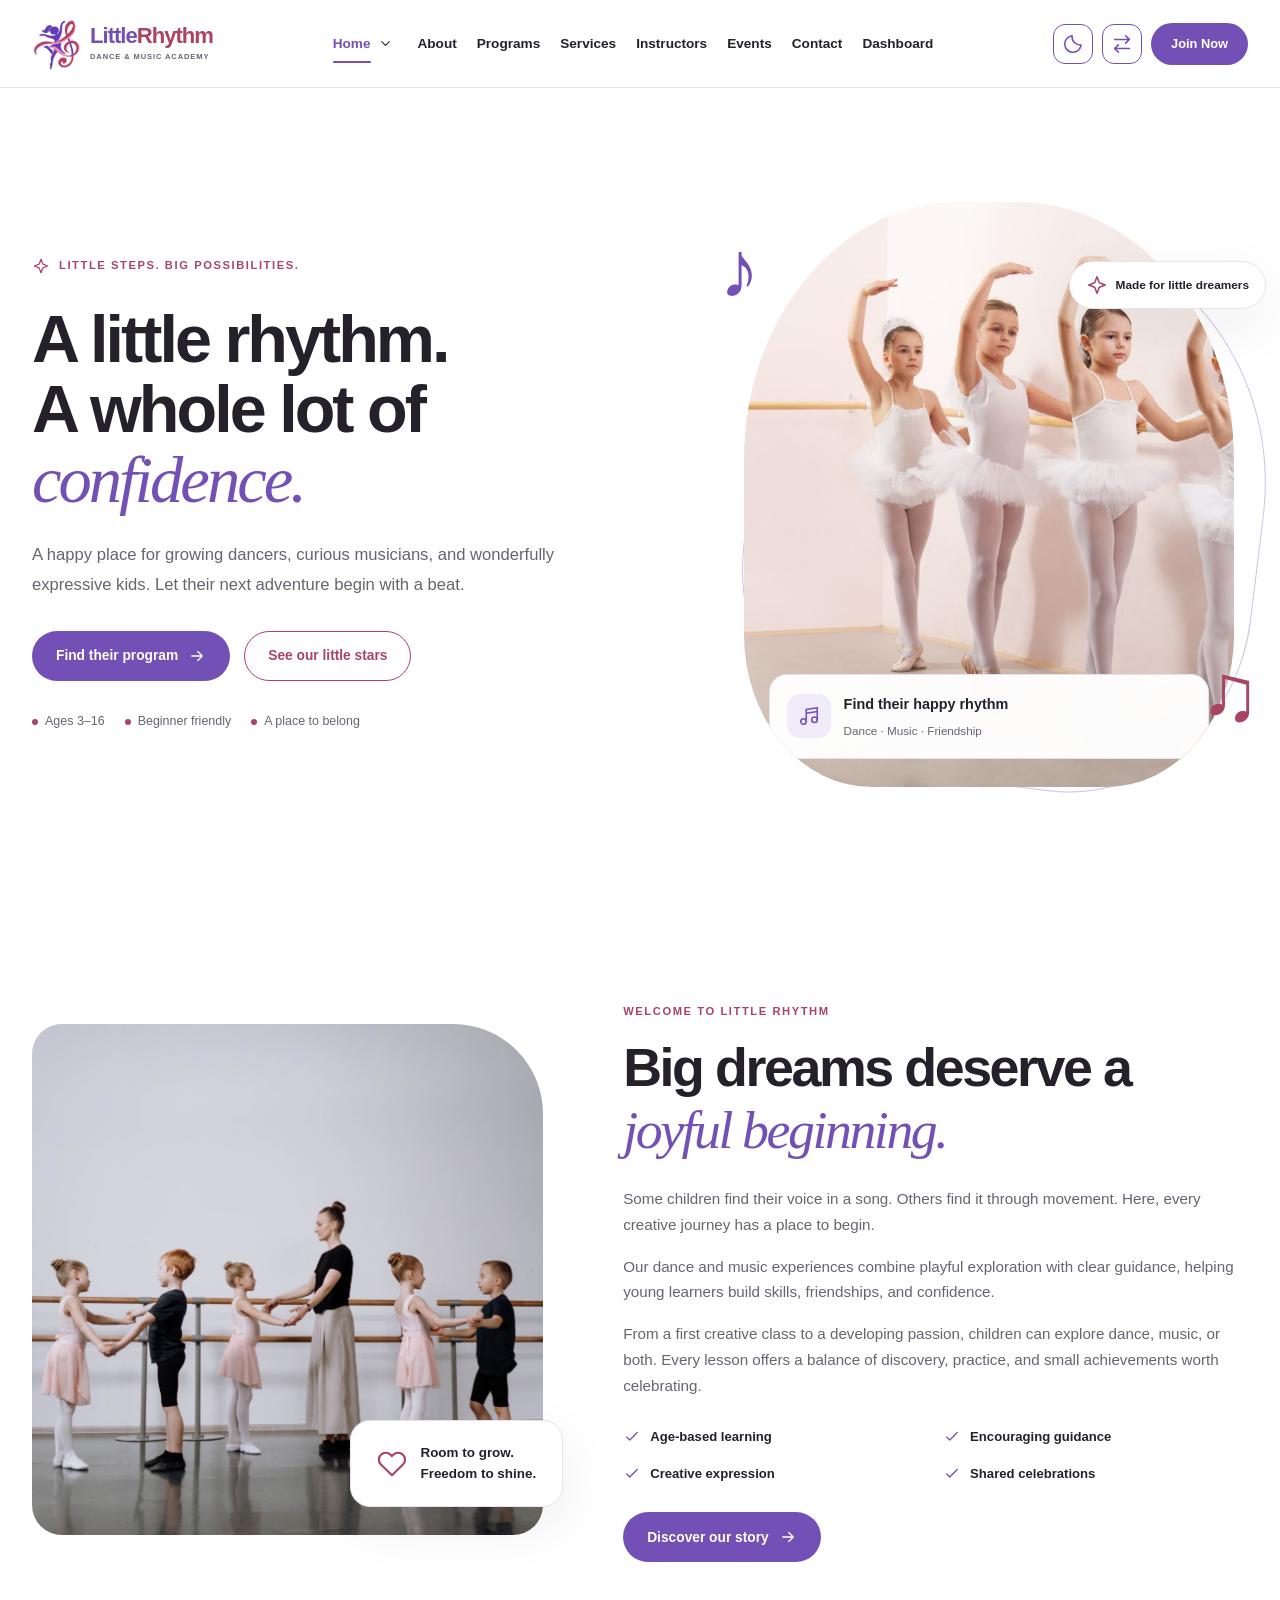
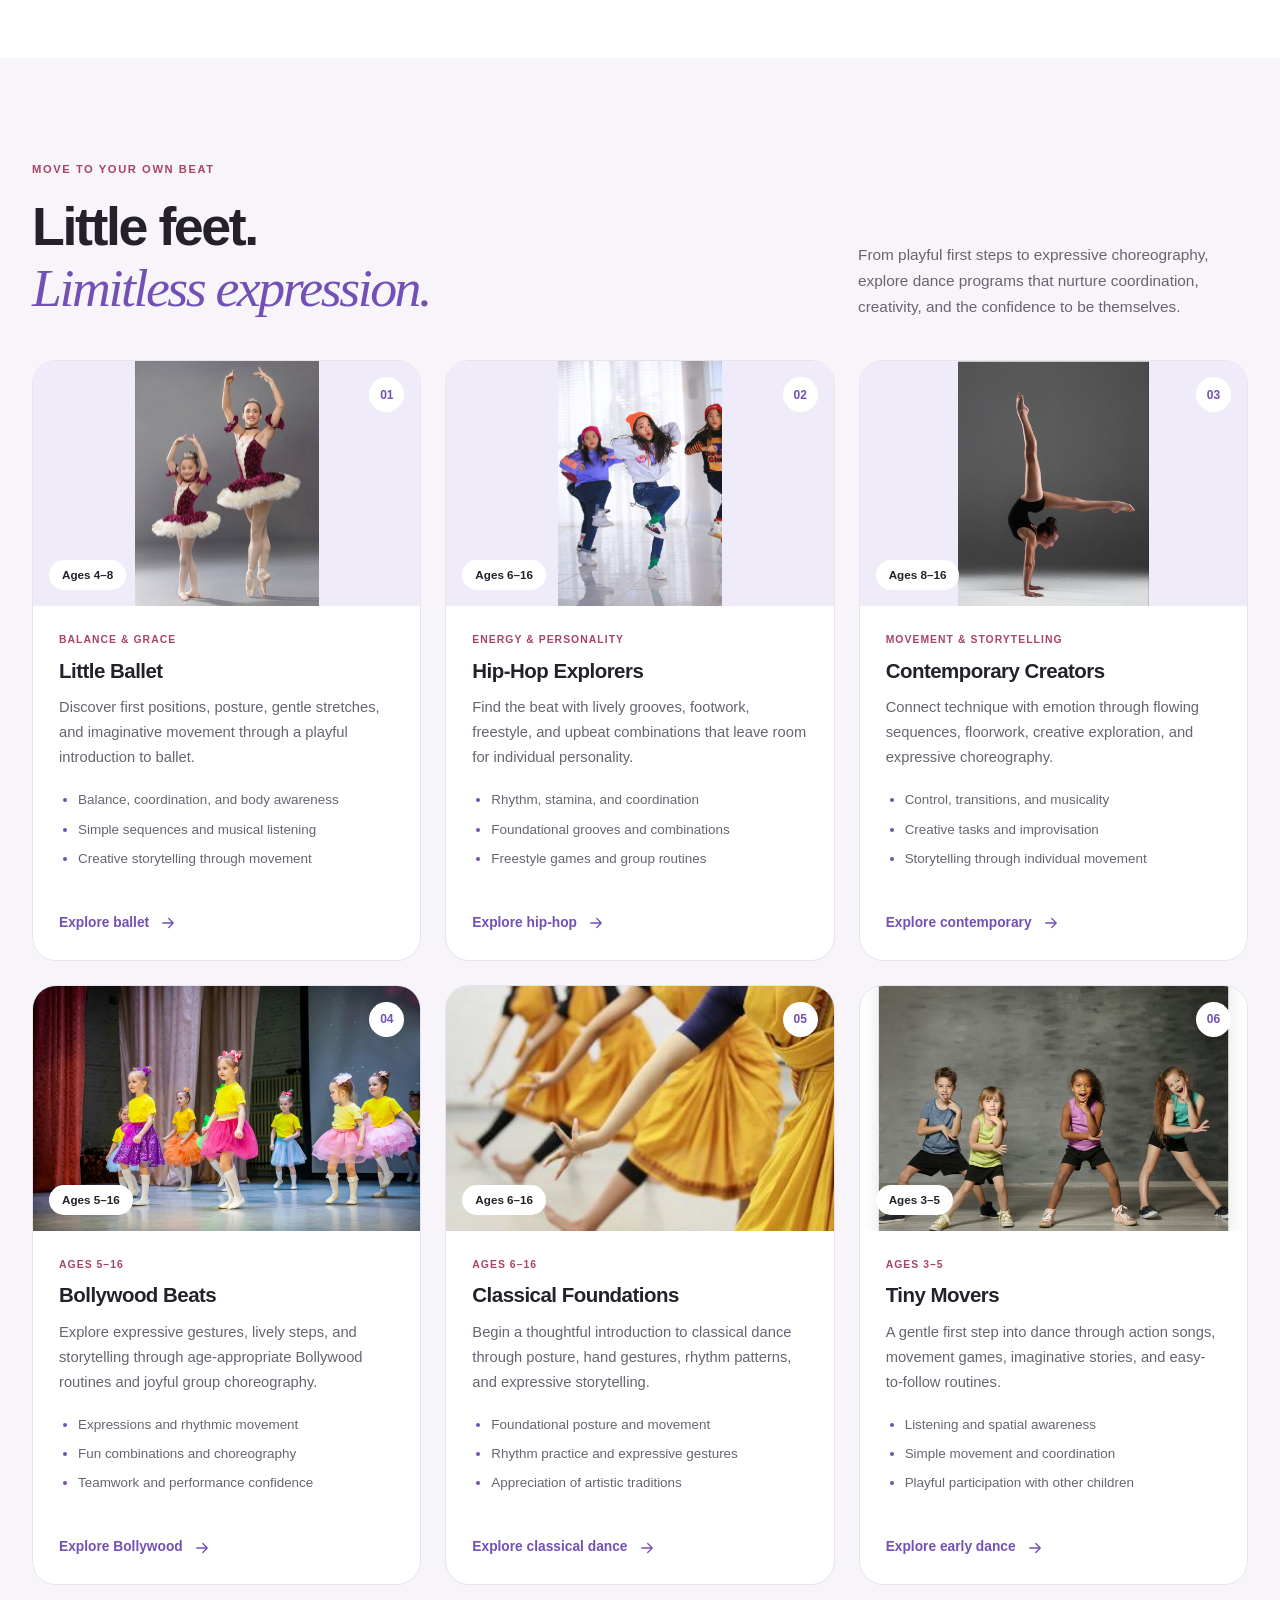
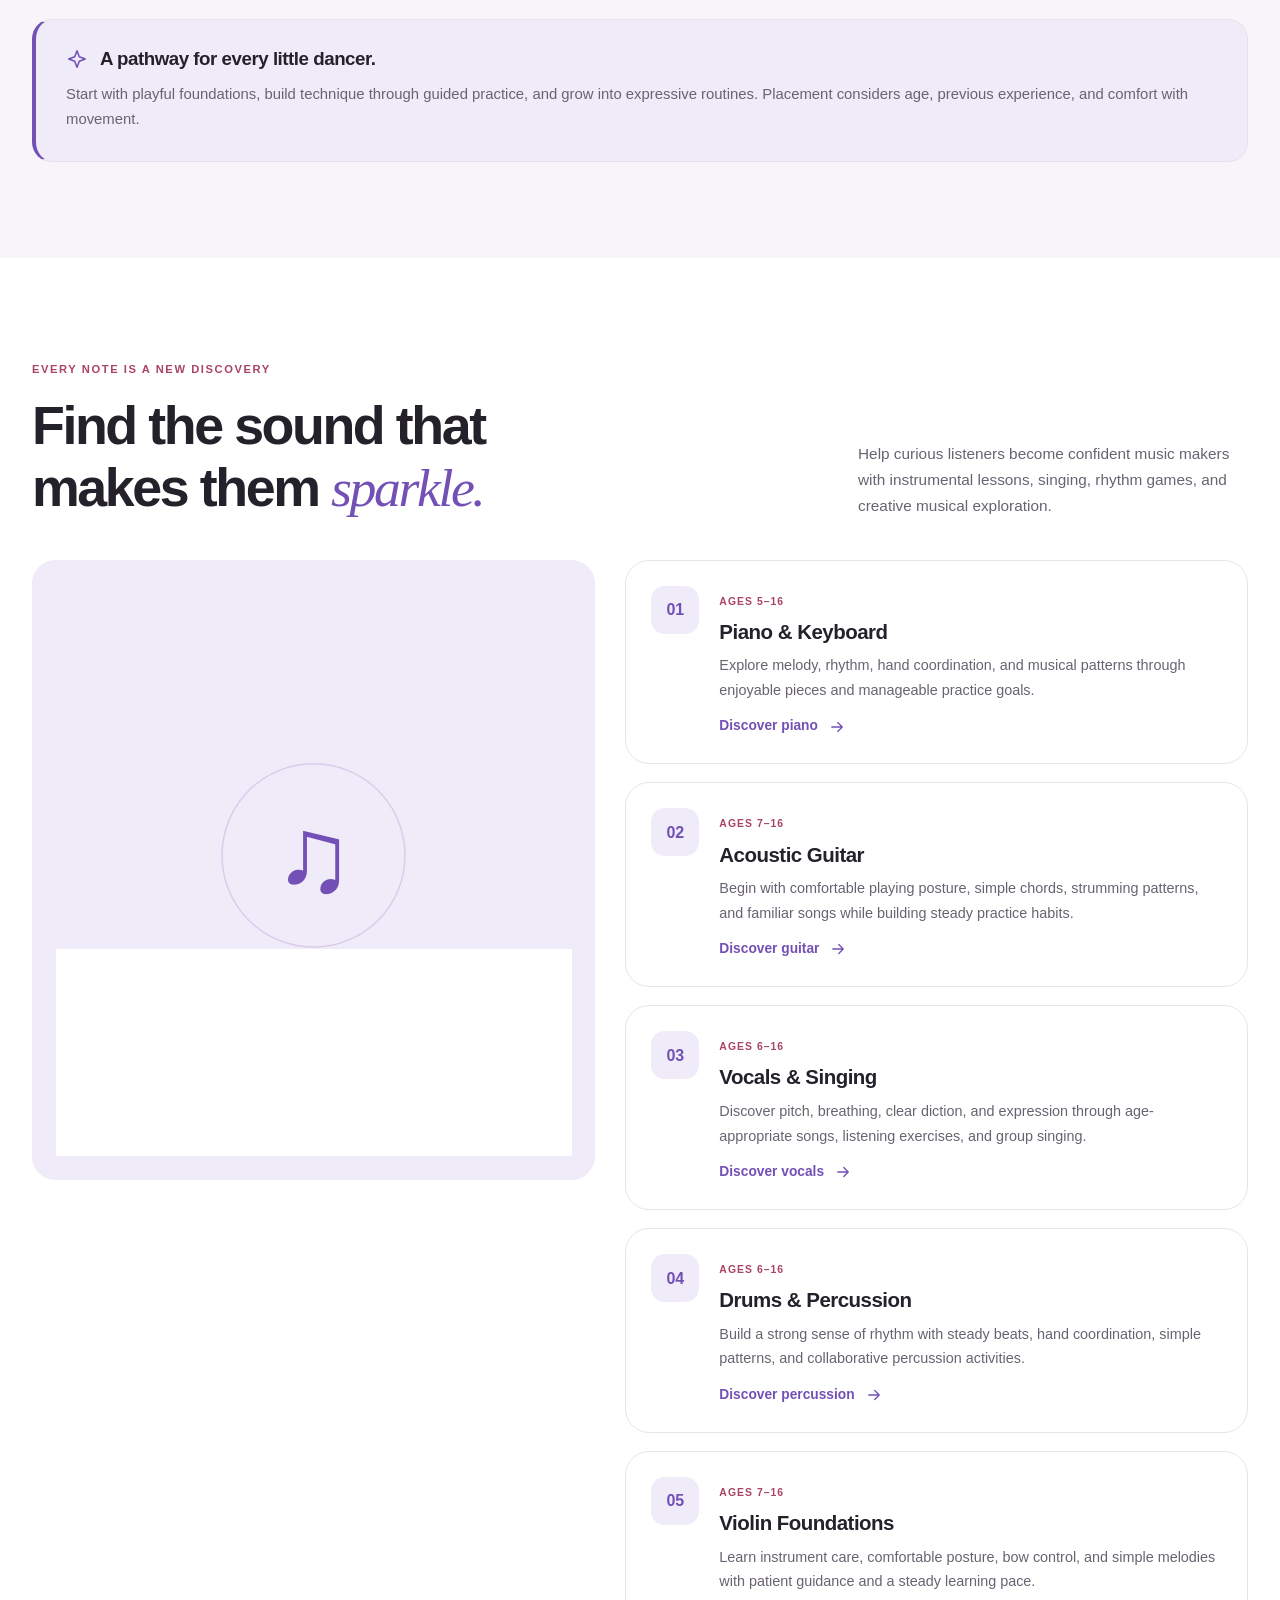
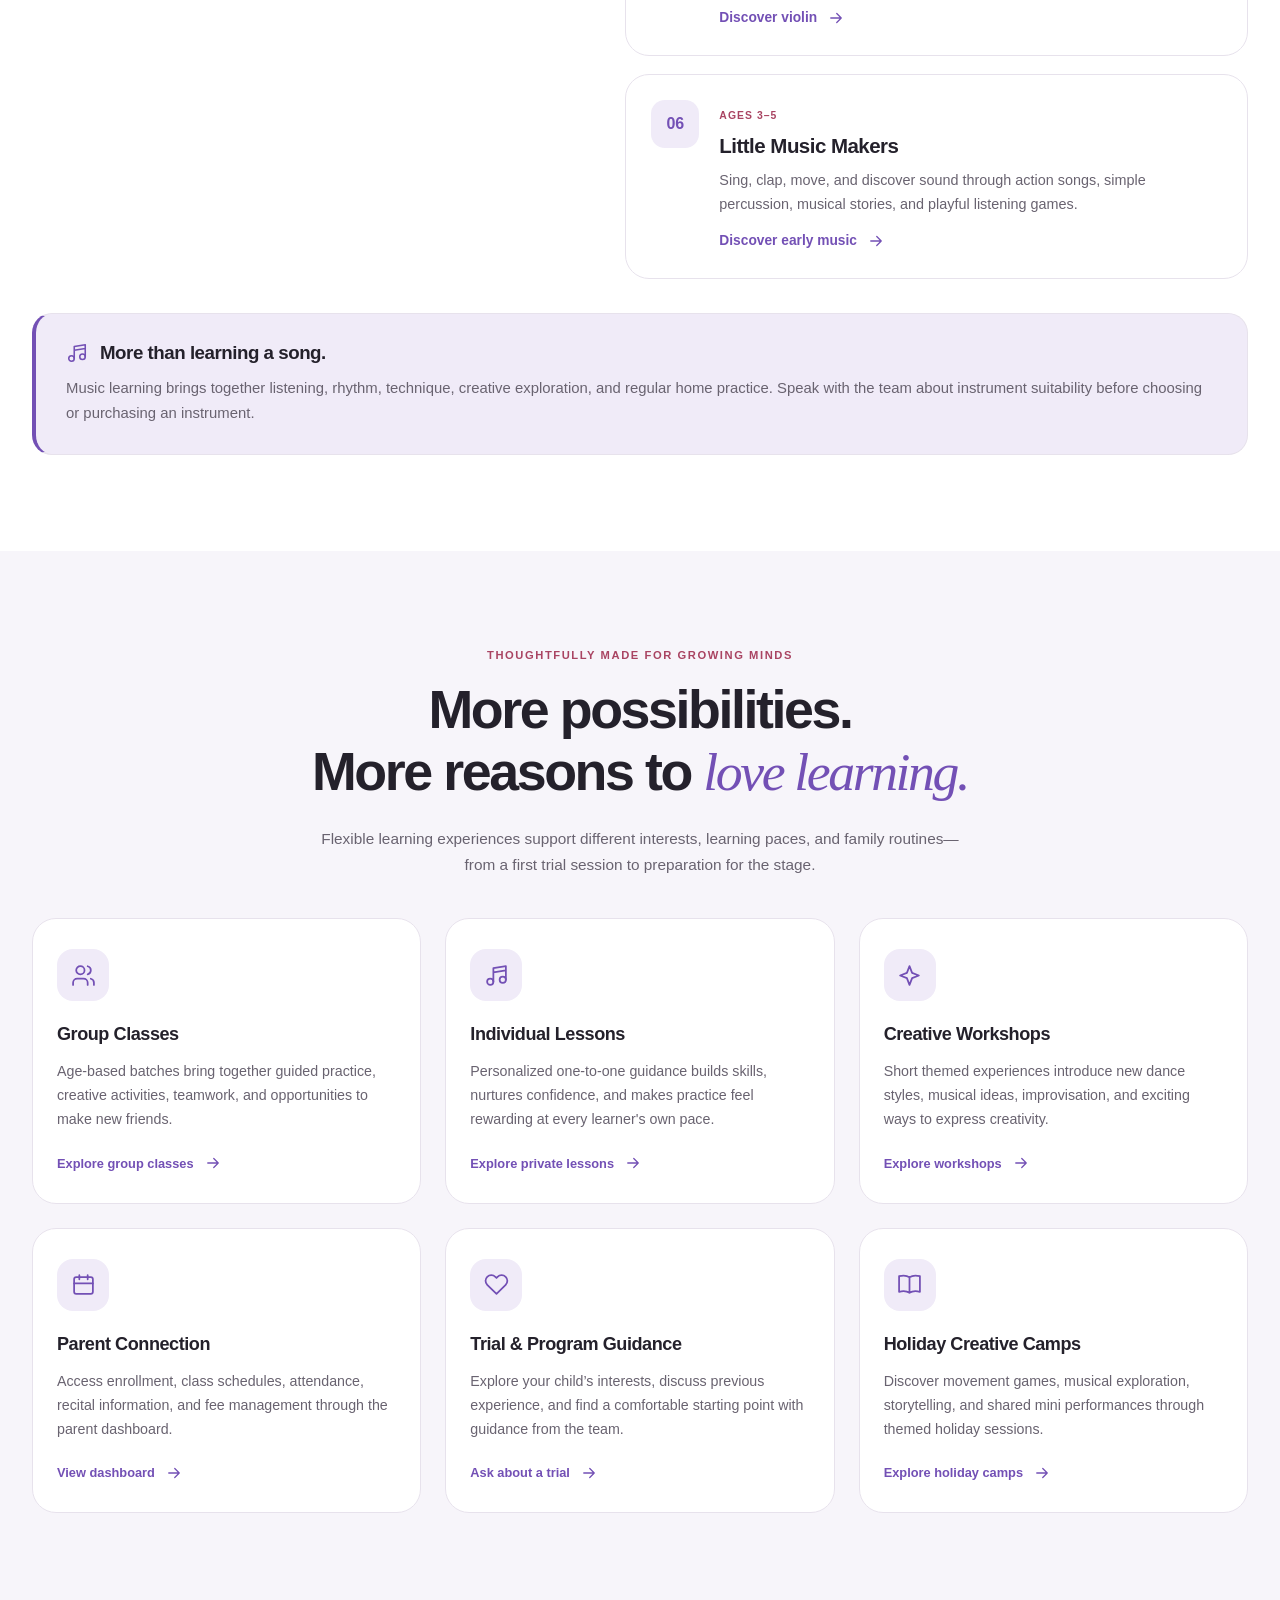
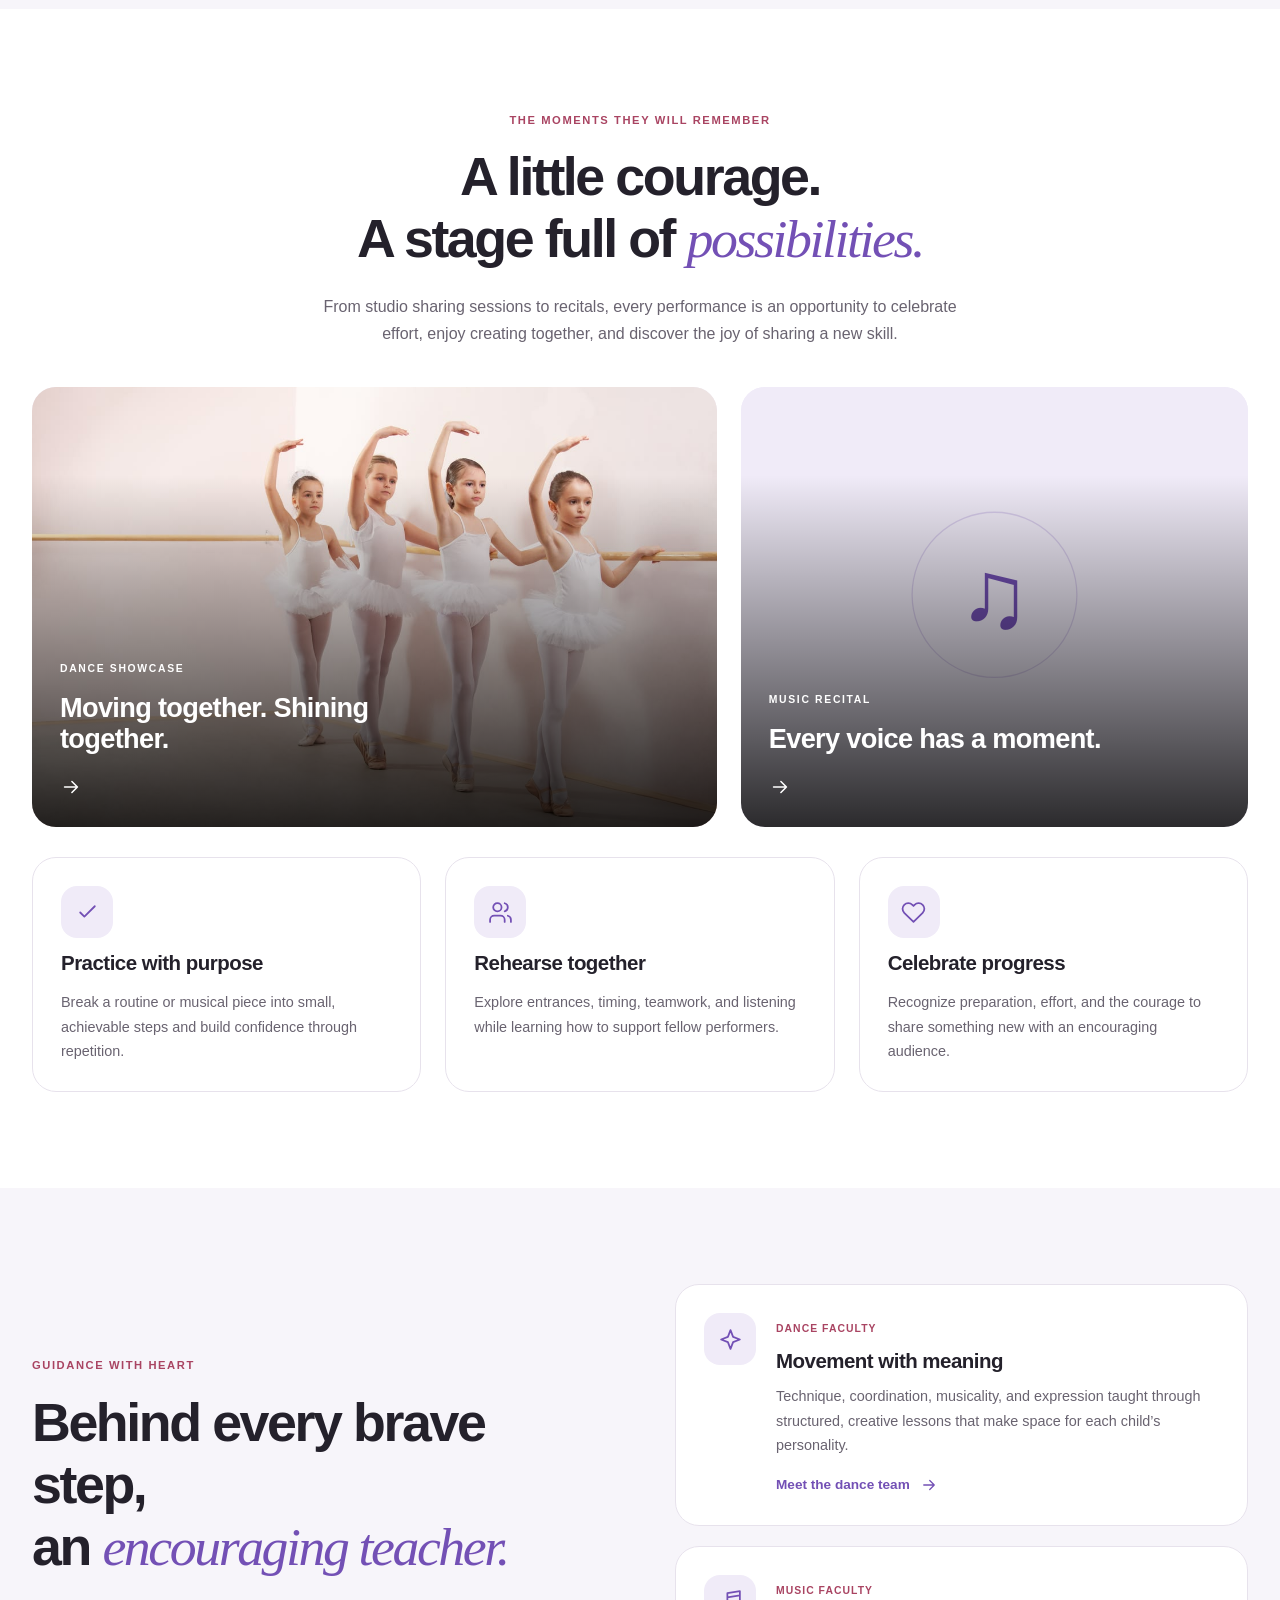
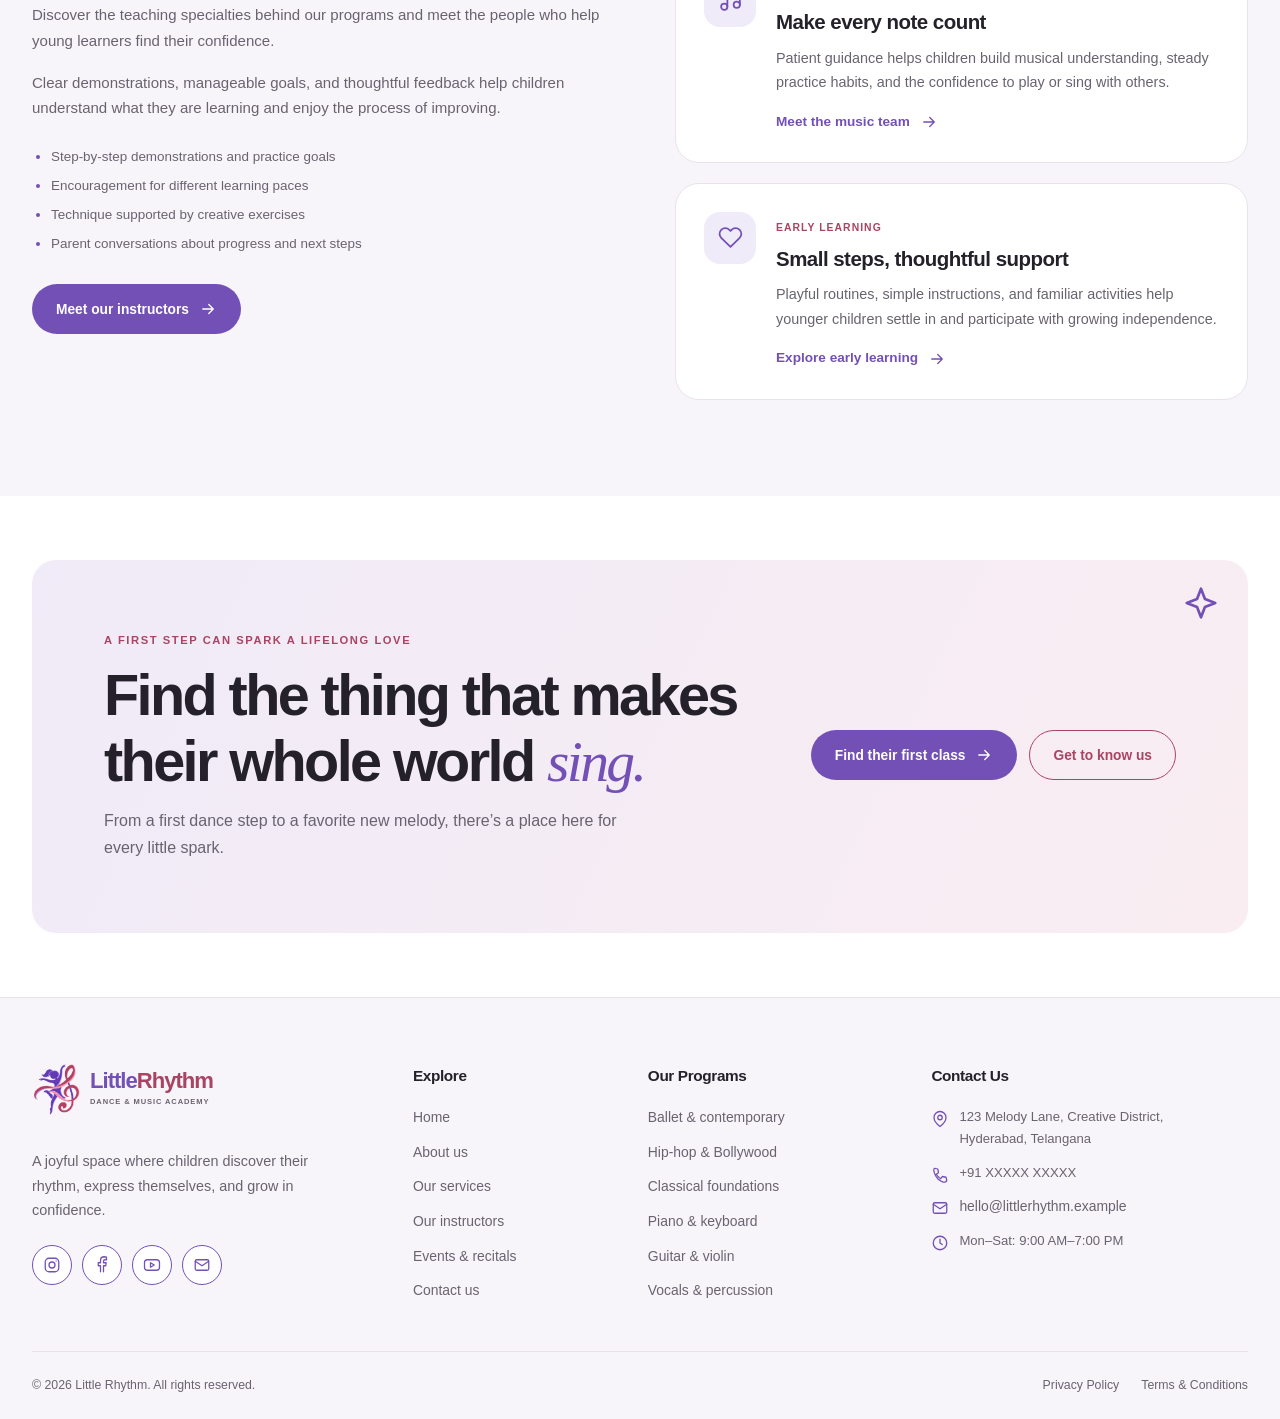
==== commit fb0b6749: "responsive changes" ====
--- a/index.html
+++ b/index.html
@@ -541,11 +541,18 @@
           </article>
 
           <article class="image-card reveal">
-            <div class="program-illustration">
-              <svg class="icon" aria-hidden="true">
-                <use href="#sparkles"/>
-              </svg>
-              <span>EXPRESSION · ENERGY · JOY</span>
+            <div class="card-picture">
+              <img
+                class="program-card-image"
+                src="./images/dance 2.jpg"
+                alt="Young dancers performing together on stage"
+                loading="lazy"
+                width="800"
+                height="600"
+                data-fallback
+              >
+              <span class="card-number">04</span>
+              <span class="image-tag">Ages 5–16</span>
             </div>
 
             <div class="card-body">
@@ -573,11 +580,18 @@
           </article>
 
           <article class="image-card reveal">
-            <div class="program-illustration secondary-illustration">
-              <svg class="icon" aria-hidden="true">
-                <use href="#award"/>
-              </svg>
-              <span>TRADITION · RHYTHM · EXPRESSION</span>
+            <div class="card-picture">
+              <img
+                class="program-card-image"
+                src="./images/classical 1.jpg"
+                alt="A young classical dancer practicing an expressive pose"
+                loading="lazy"
+                width="800"
+                height="600"
+                data-fallback
+              >
+              <span class="card-number">05</span>
+              <span class="image-tag">Ages 6–16</span>
             </div>
 
             <div class="card-body">
@@ -605,11 +619,18 @@
           </article>
 
           <article class="image-card reveal">
-            <div class="program-illustration">
-              <svg class="icon" aria-hidden="true">
-                <use href="#heart"/>
-              </svg>
-              <span>MOVE · PLAY · DISCOVER</span>
+            <div class="card-picture">
+              <img
+                class="program-card-image"
+                src="./images/small moves.jpg"
+                alt="Young children exploring movement together"
+                loading="lazy"
+                width="800"
+                height="600"
+                data-fallback
+              >
+              <span class="card-number">06</span>
+              <span class="image-tag">Ages 3–5</span>
             </div>
 
             <div class="card-body">
@@ -977,53 +998,7 @@
 
         </div>
 
-        <div class="pathway-heading reveal">
-          <span class="eyebrow">GROWING AT THEIR OWN PACE</span>
-          <h3>A little guidance for every age.</h3>
-        </div>
-
-        <div class="age-pathways">
-          <article class="pathway-card reveal">
-            <span class="pathway-number">01</span>
-            <span class="card-kicker">AGES 3–5</span>
-            <h3>Discover & Play</h3>
-            <p>
-              Build familiarity with music and movement through action
-              songs, imagination, simple rhythms, and playful routines.
-            </p>
-            <span class="pathway-focus">
-              Focus: curiosity & participation
-            </span>
-          </article>
-
-          <article class="pathway-card reveal">
-            <span class="pathway-number">02</span>
-            <span class="card-kicker">AGES 6–9</span>
-            <h3>Build & Explore</h3>
-            <p>
-              Build dance and music foundations through<br>
-              guided practice and fun challenges, while<br>
-              growing confidence with every class.
-            </p>
-            <span class="pathway-focus">
-              Focus: foundations & confidence
-            </span>
-          </article>
-
-          <article class="pathway-card reveal">
-            <span class="pathway-number">03</span>
-            <span class="card-kicker">AGES 10–16</span>
-            <h3>Develop & Express</h3>
-            <p>
-              Refine technique and discover personal style<br>
-              through focused practice, choreography,<br>
-              and creative work with others.
-            </p>
-            <span class="pathway-focus">
-              Focus: technique & individuality
-            </span>
-          </article>
-        </div>
+        
       </div>
     </section>
 
@@ -1245,178 +1220,39 @@
       </div>
     </section>
 
-    <!-- 8. EVENTS -->
-    <section
-      class="section events-section"
-      aria-labelledby="eventsTitle"
-    >
-      <div class="container">
-        <div class="section-heading reveal">
-          <div>
-            <span class="eyebrow">
-              SAVE A LITTLE SPACE FOR SOMETHING SPECIAL
-            </span>
-            <h2 id="eventsTitle">Beyond the <em>classroom.</em></h2>
-          </div>
-
-          <a class="text-link" href="events.html">
-            View event calendar
-            <svg class="icon directional" aria-hidden="true">
-              <use href="#arrow"/>
-            </svg>
-          </a>
-        </div>
-
-        <div class="three-grid">
-          <article class="event-card reveal">
-            <div class="event-top">
-              <span class="feature-icon">
-                <svg class="icon" aria-hidden="true">
-                  <use href="#music"/>
-                </svg>
-              </span>
-              <span class="event-type">PERFORM</span>
-            </div>
-
-            <h3>Recital Celebrations</h3>
-            <p>
-              Share progress with family and friends through
-              thoughtfully prepared dance routines, instrumental
-              pieces, and vocal performances.
-            </p>
-
-            <div class="event-meta">
-              <svg class="icon" aria-hidden="true">
-                <use href="#calendar"/>
-              </svg>
-              <span>Dates published in the event calendar</span>
-            </div>
-
-            <a class="text-link" href="events.html#recitals">
-              Explore recitals
-              <svg class="icon directional" aria-hidden="true">
-                <use href="#arrow"/>
-              </svg>
-            </a>
-          </article>
-
-          <article class="event-card reveal">
-            <div class="event-top">
-              <span class="feature-icon">
-                <svg class="icon" aria-hidden="true">
-                  <use href="#sparkles"/>
-                </svg>
-              </span>
-              <span class="event-type">DISCOVER</span>
-            </div>
-
-            <h3>Holiday Workshops</h3>
-            <p>
-              Try a fresh creative experience with themed sessions
-              exploring new movements, melodies, improvisation,
-              and artistic ideas.
-            </p>
-
-            <div class="event-meta">
-              <svg class="icon" aria-hidden="true">
-                <use href="#clock"/>
-              </svg>
-              <span>Check available workshop sessions</span>
-            </div>
-
-            <a class="text-link" href="events.html#workshops">
-              Explore workshops
-              <svg class="icon directional" aria-hidden="true">
-                <use href="#arrow"/>
-              </svg>
-            </a>
-          </article>
-
-          <article class="event-card reveal">
-            <div class="event-top">
-              <span class="feature-icon">
-                <svg class="icon" aria-hidden="true">
-                  <use href="#heart"/>
-                </svg>
-              </span>
-              <span class="event-type">CONNECT</span>
-            </div>
-
-            <h3>Family Studio Days</h3>
-            <p>
-              Take a closer look at the learning journey, enjoy
-              shared creative activities, and celebrate little
-              achievements together.
-            </p>
-
-            <div class="event-meta">
-              <svg class="icon" aria-hidden="true">
-                <use href="#users"/>
-              </svg>
-              <span>Family participation details online</span>
-            </div>
-
-            <a class="text-link" href="events.html#family">
-              Explore family events
-              <svg class="icon directional" aria-hidden="true">
-                <use href="#arrow"/>
-              </svg>
-            </a>
-          </article>
-        </div>
-
-        <div class="learning-note next-steps reveal">
-          <div>
-            <div class="note-heading">
-              <svg class="icon" aria-hidden="true">
-                <use href="#sparkles"/>
-              </svg>
-              <h3>Their next chapter starts here.</h3>
-            </div>
-            <p>
-              Explore an interest, speak with the team about age and
-              experience, and choose a suitable starting pathway.
-              Ask about batch availability and trial sessions.
-            </p>
-          </div>
-
-          <a class="button button-primary" href="services.html#trial">
-            Explore a trial session
-            <svg class="icon directional" aria-hidden="true">
-              <use href="#arrow"/>
-            </svg>
-          </a>
-        </div>
-      </div>
-    </section>
-
+   
     <!-- 9. FINAL CTA -->
     <section class="section final-section" aria-labelledby="finalTitle">
       <div class="container">
-        <div class="final-cta reveal">
+        <div class="final-cta final-cta--home reveal">
           <svg class="icon final-icon" aria-hidden="true">
             <use href="#sparkles"/>
           </svg>
 
           <span class="eyebrow">
-            A NEW CHAPTER STARTS WITH A LITTLE CURIOSITY
+            A FIRST STEP CAN SPARK A LIFELONG LOVE
           </span>
 
           <h2 id="finalTitle">
-            Let’s find what makes<br>their eyes <em>light up.</em>
+            Find the thing that makes<br>their whole world <em>sing.</em>
           </h2>
 
           <p>
-            Explore a world of movement, melody, friendship,
-            and possibilities.
+            From a first dance step to a favorite new melody,
+            there’s a place here for every little spark.
           </p>
 
-          <a class="button button-primary" href="programs.html">
-            Discover their next adventure
-            <svg class="icon directional" aria-hidden="true">
-              <use href="#arrow"/>
-            </svg>
-          </a>
+          <div class="final-cta-actions">
+            <a class="button button-primary" href="#finder">
+              Find their first class
+              <svg class="icon directional" aria-hidden="true">
+                <use href="#arrow"/>
+              </svg>
+            </a>
+            <a class="button button-secondary" href="about.html">
+              Get to know us
+            </a>
+          </div>
         </div>
       </div>
     </section>
--- a/index.css
+++ b/index.css
@@ -250,8 +250,8 @@
 
 .button-secondary {
   background: transparent;
-  border-color: var(--border);
-  color: var(--text);
+  border-color: var(--secondary);
+  color: var(--secondary);
 }
 
 .button .icon {
@@ -839,6 +839,10 @@
   background: var(--soft-primary);
 }
 
+.card-picture img.program-card-image {
+  object-fit: cover;
+}
+
 .card-number {
   position: absolute;
   inset-block-start: 16px;
@@ -1402,6 +1406,91 @@
 
 .final-cta .button {
   margin-block-start: 28px;
+}
+
+.final-cta .final-cta-actions .button {
+  margin-block-start: 0;
+}
+
+.final-cta .final-cta-actions .button-secondary {
+  border-color: var(--secondary);
+  color: var(--secondary);
+}
+
+.final-cta .final-cta-actions .button-secondary:hover {
+  border-color: var(--secondary);
+  background: var(--secondary);
+  color: var(--bg);
+}
+
+.final-cta--home {
+  display: grid;
+  grid-template-columns: minmax(0, 1fr) auto;
+  gap: 0 32px;
+  padding: clamp(32px, 6vw, 72px);
+  border: 0;
+  border-radius: 24px;
+  background: linear-gradient(115deg, var(--soft-primary), var(--soft-secondary));
+  text-align: start;
+}
+
+.final-cta--home .final-icon {
+  position: absolute;
+  inset-block-start: 24px;
+  inset-inline-end: 28px;
+  margin: 0;
+}
+
+.final-cta--home .eyebrow,
+.final-cta--home h2,
+.final-cta--home p {
+  grid-column: 1;
+}
+
+.final-cta--home h2 {
+  margin-block: 12px;
+}
+
+.final-cta--home p {
+  margin-inline: 0;
+}
+
+.final-cta--home .final-cta-actions {
+  display: flex;
+  flex-wrap: wrap;
+  gap: 12px;
+  grid-column: 2;
+  grid-row: 2 / span 2;
+  align-self: center;
+}
+
+@media (max-width: 650px) {
+  .final-cta--home {
+    grid-template-columns: 1fr;
+    gap: 12px;
+    text-align: center;
+  }
+
+  .final-cta--home .final-icon {
+    position: static;
+    margin: 0 auto;
+  }
+
+  .final-cta--home .eyebrow,
+  .final-cta--home h2,
+  .final-cta--home p,
+  .final-cta--home .final-cta-actions {
+    grid-column: 1;
+    grid-row: auto;
+  }
+
+  .final-cta--home p {
+    margin-inline: auto;
+  }
+
+  .final-cta--home .final-cta-actions {
+    justify-self: center;
+  }
 }
 
 /* FOOTER */
@@ -1574,8 +1663,9 @@
   }
 
   .button-secondary:hover {
-    background: var(--soft-primary);
-    border-color: var(--primary);
+    background: var(--secondary);
+    border-color: var(--secondary);
+    color: var(--bg);
     transform: translateY(-2px);
   }
 
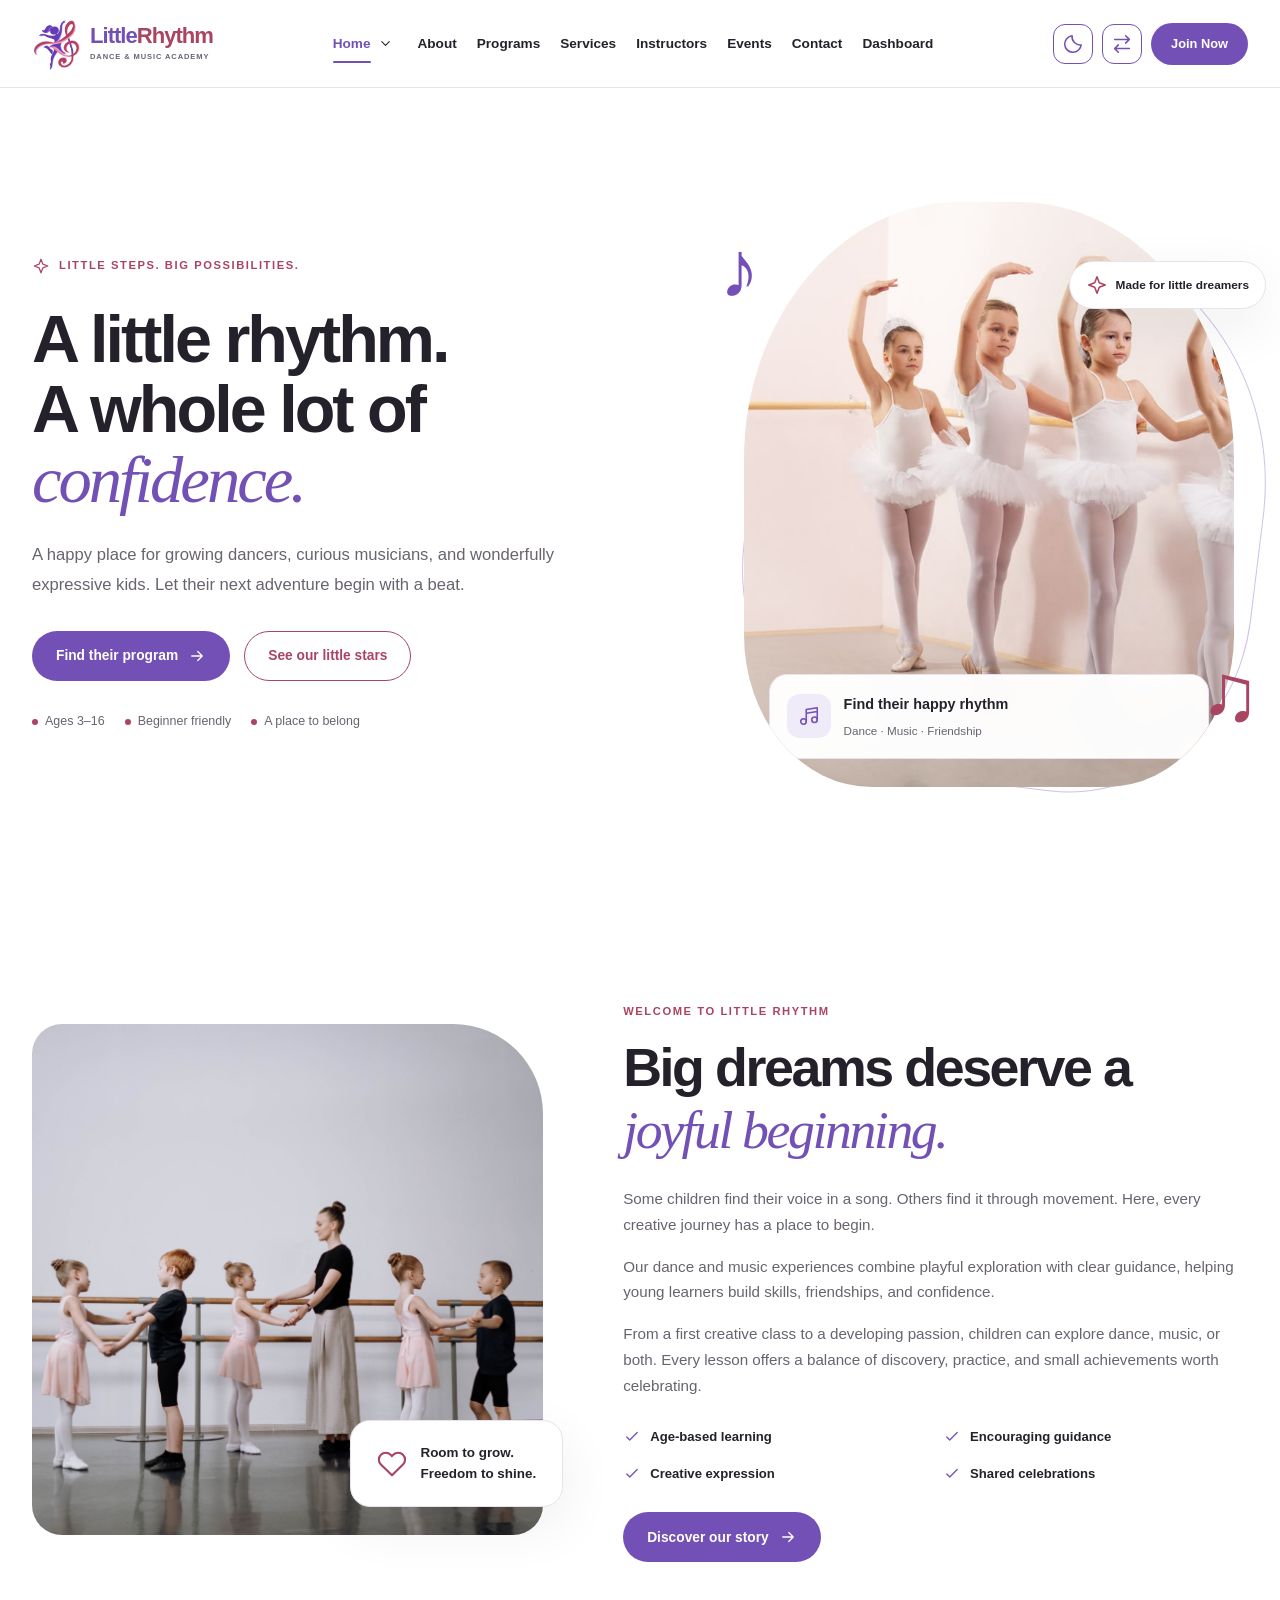
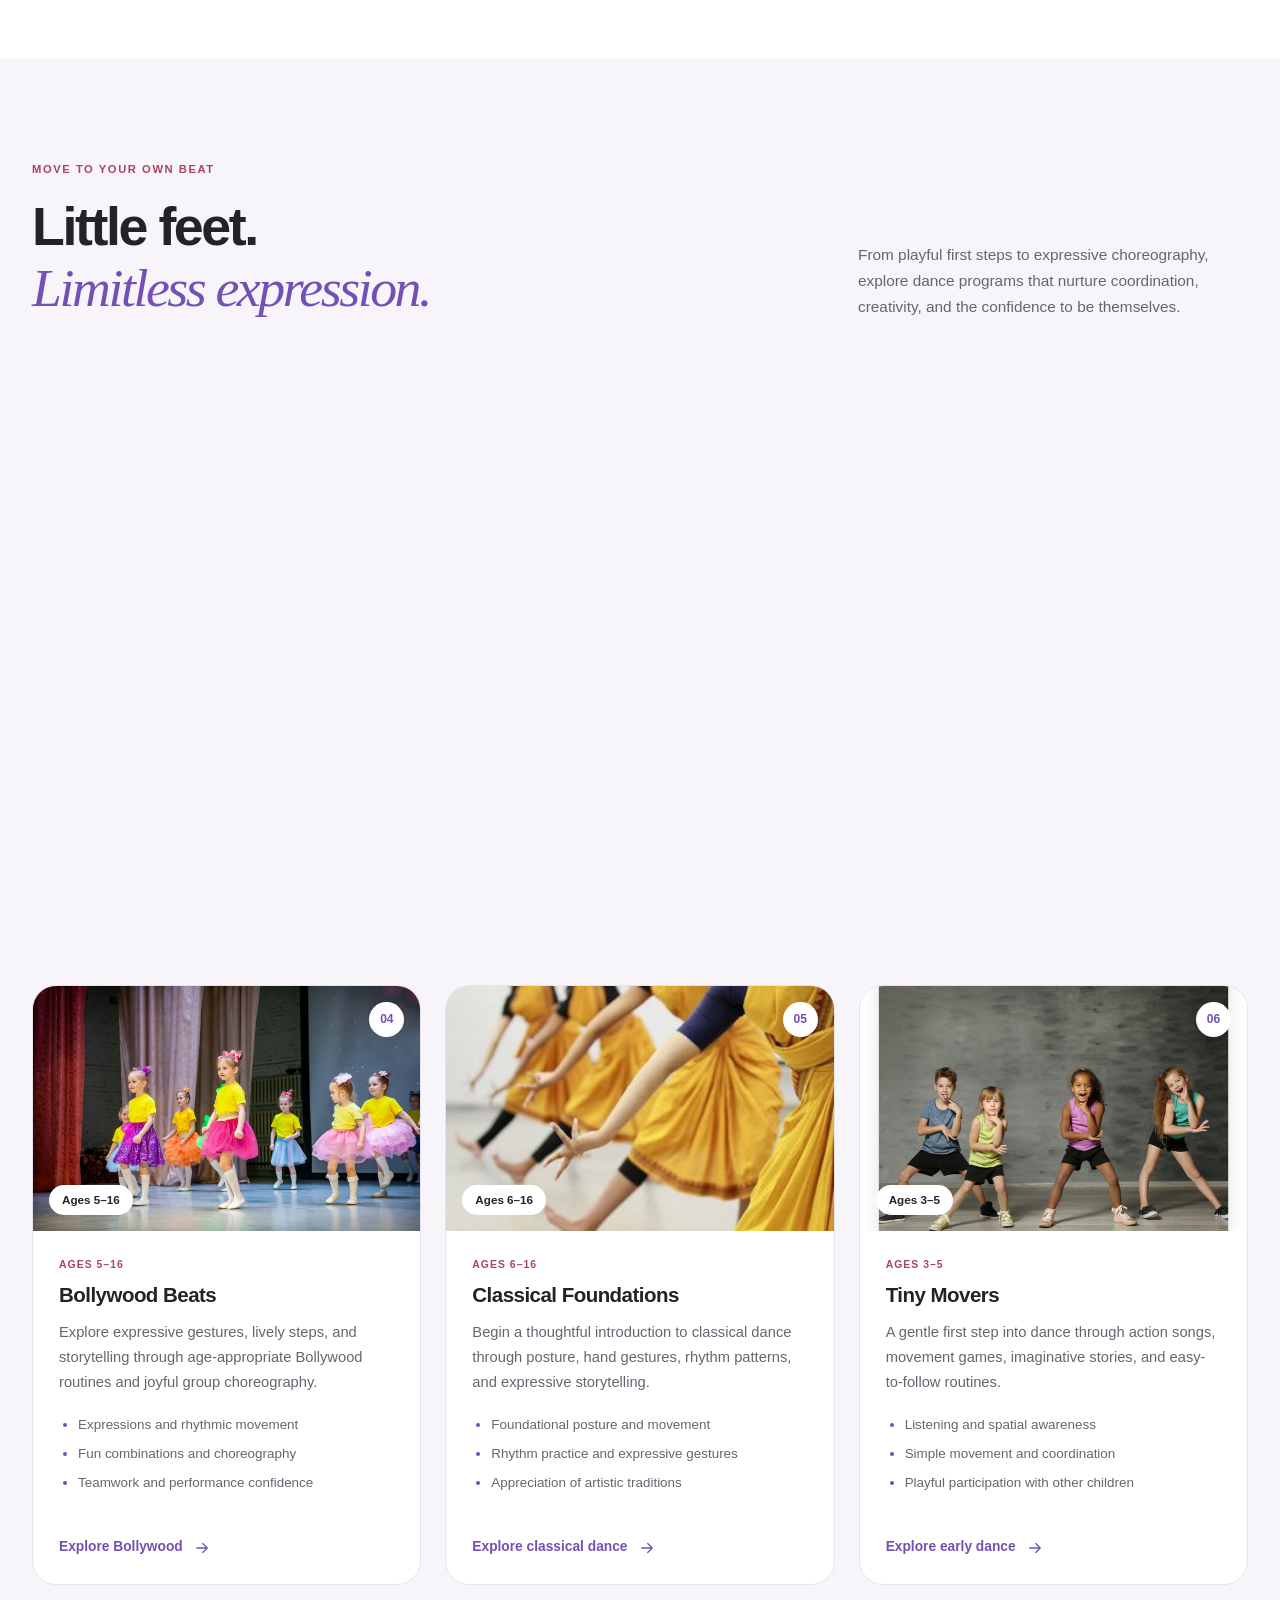
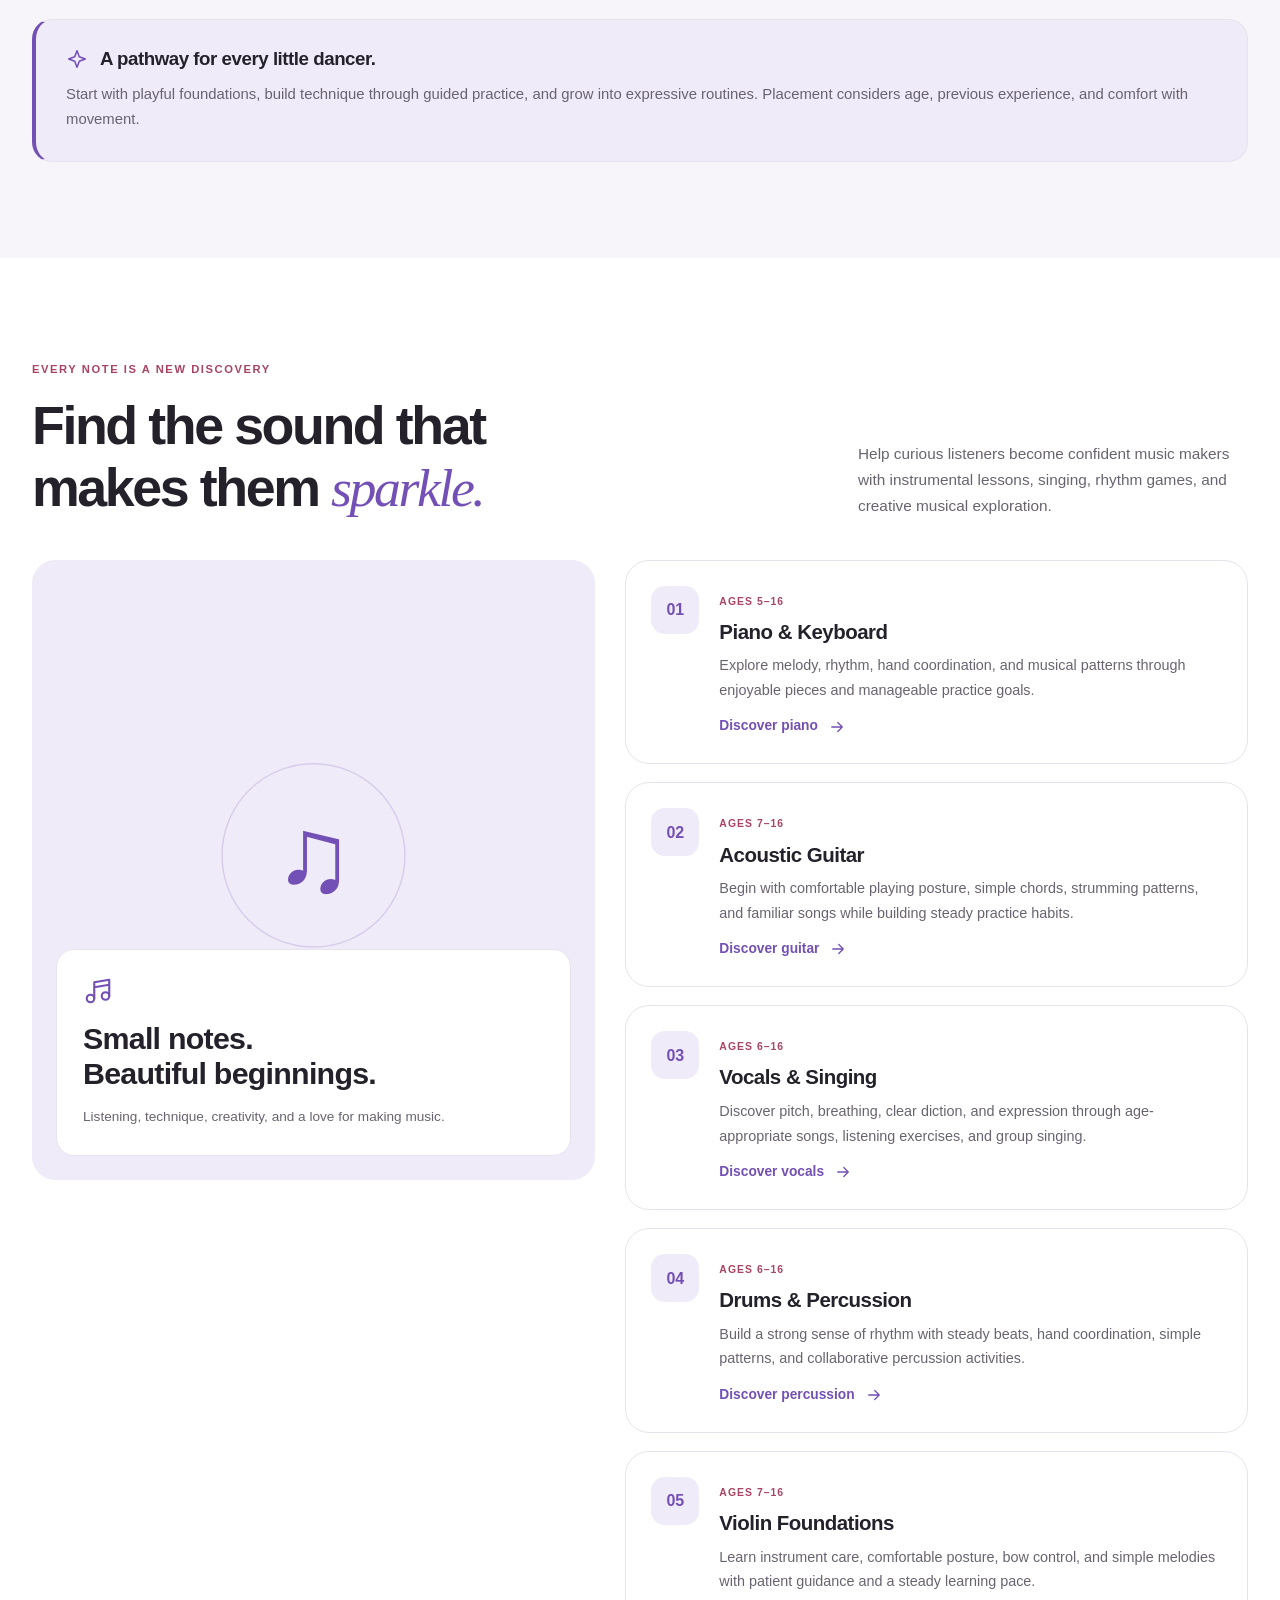
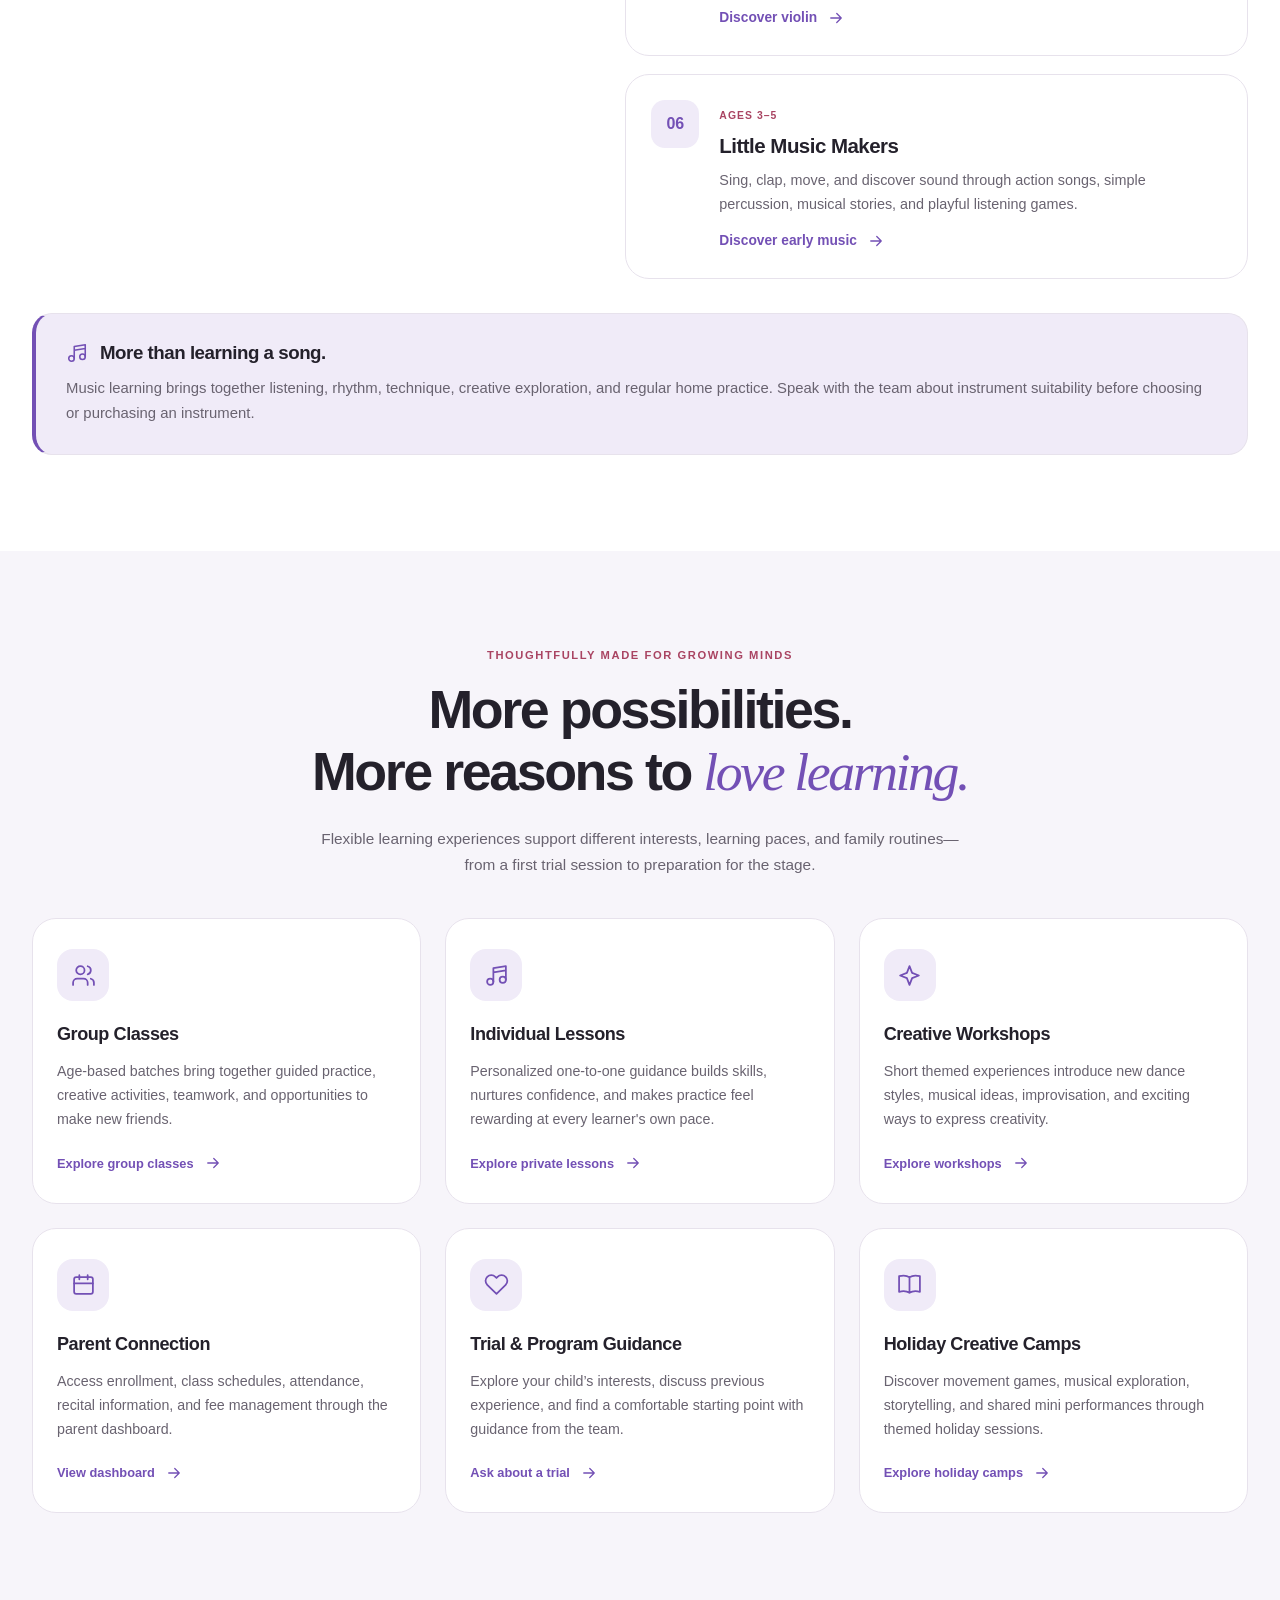
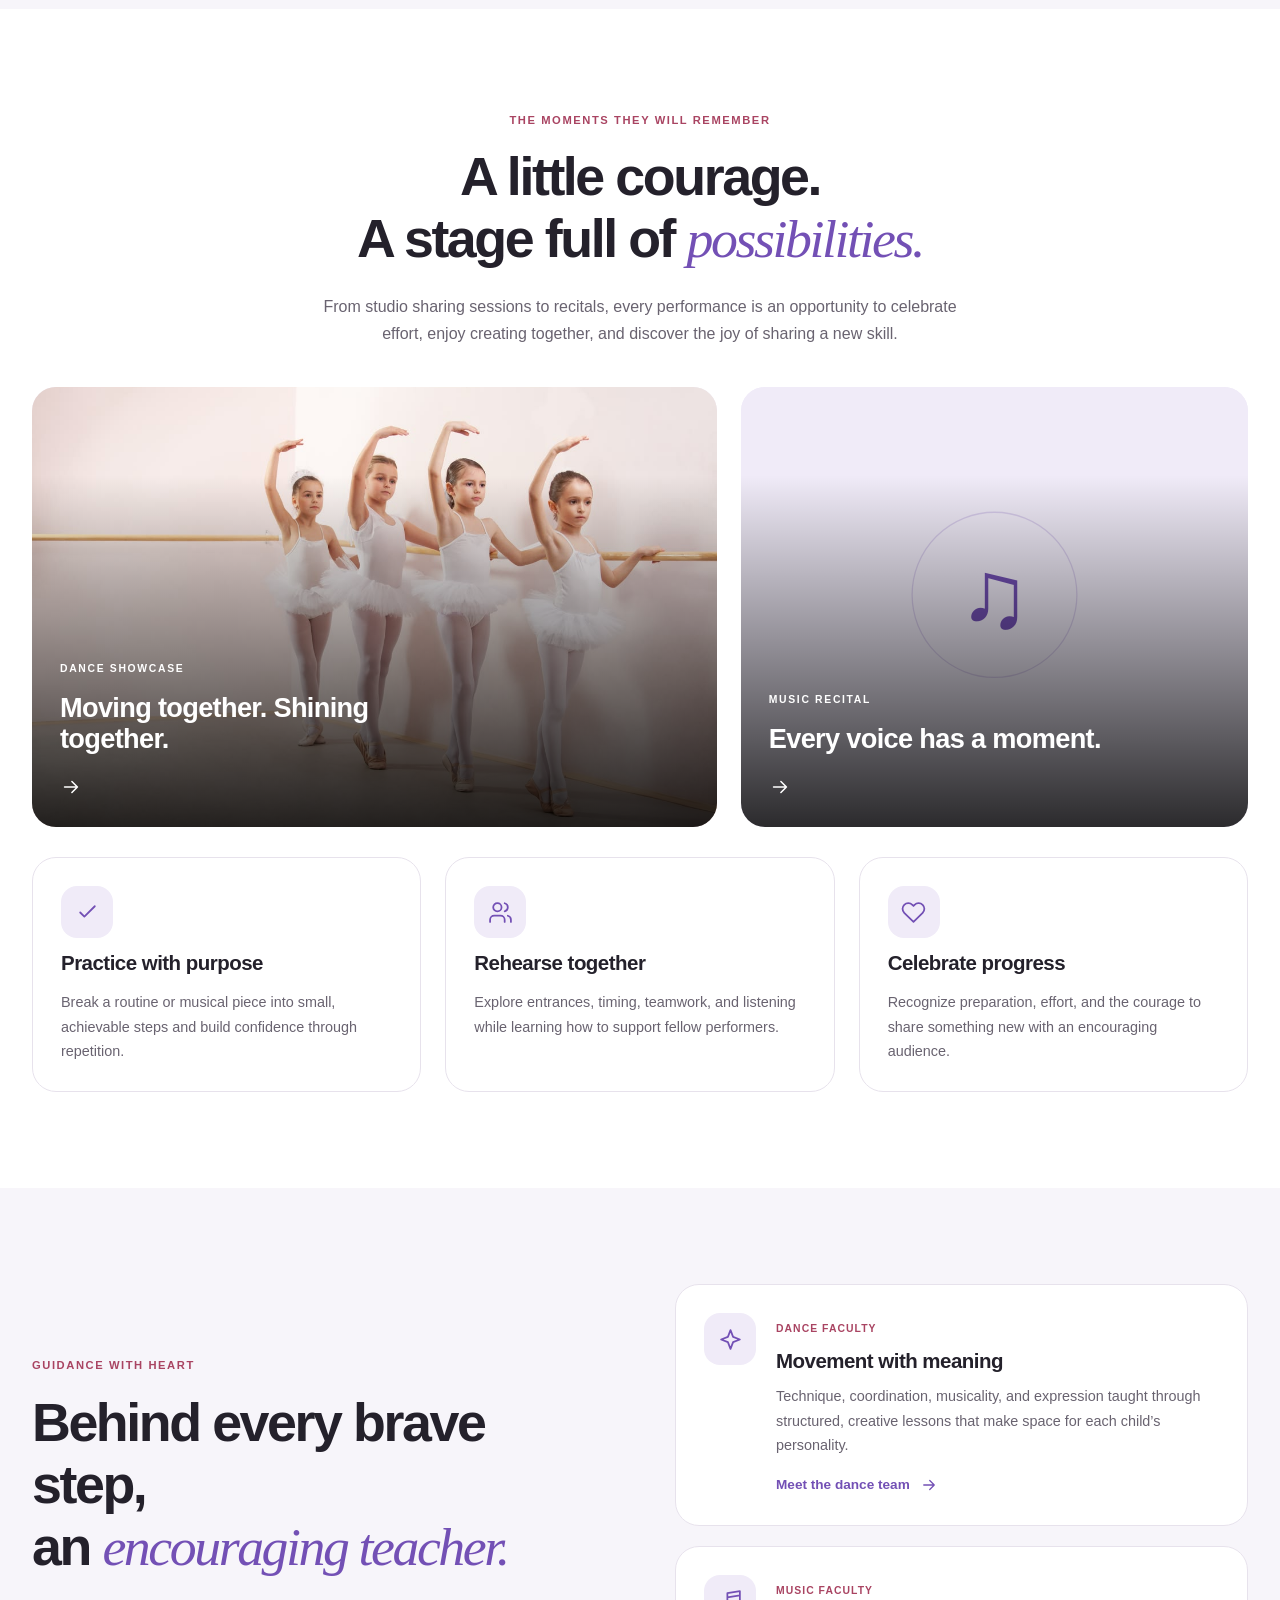
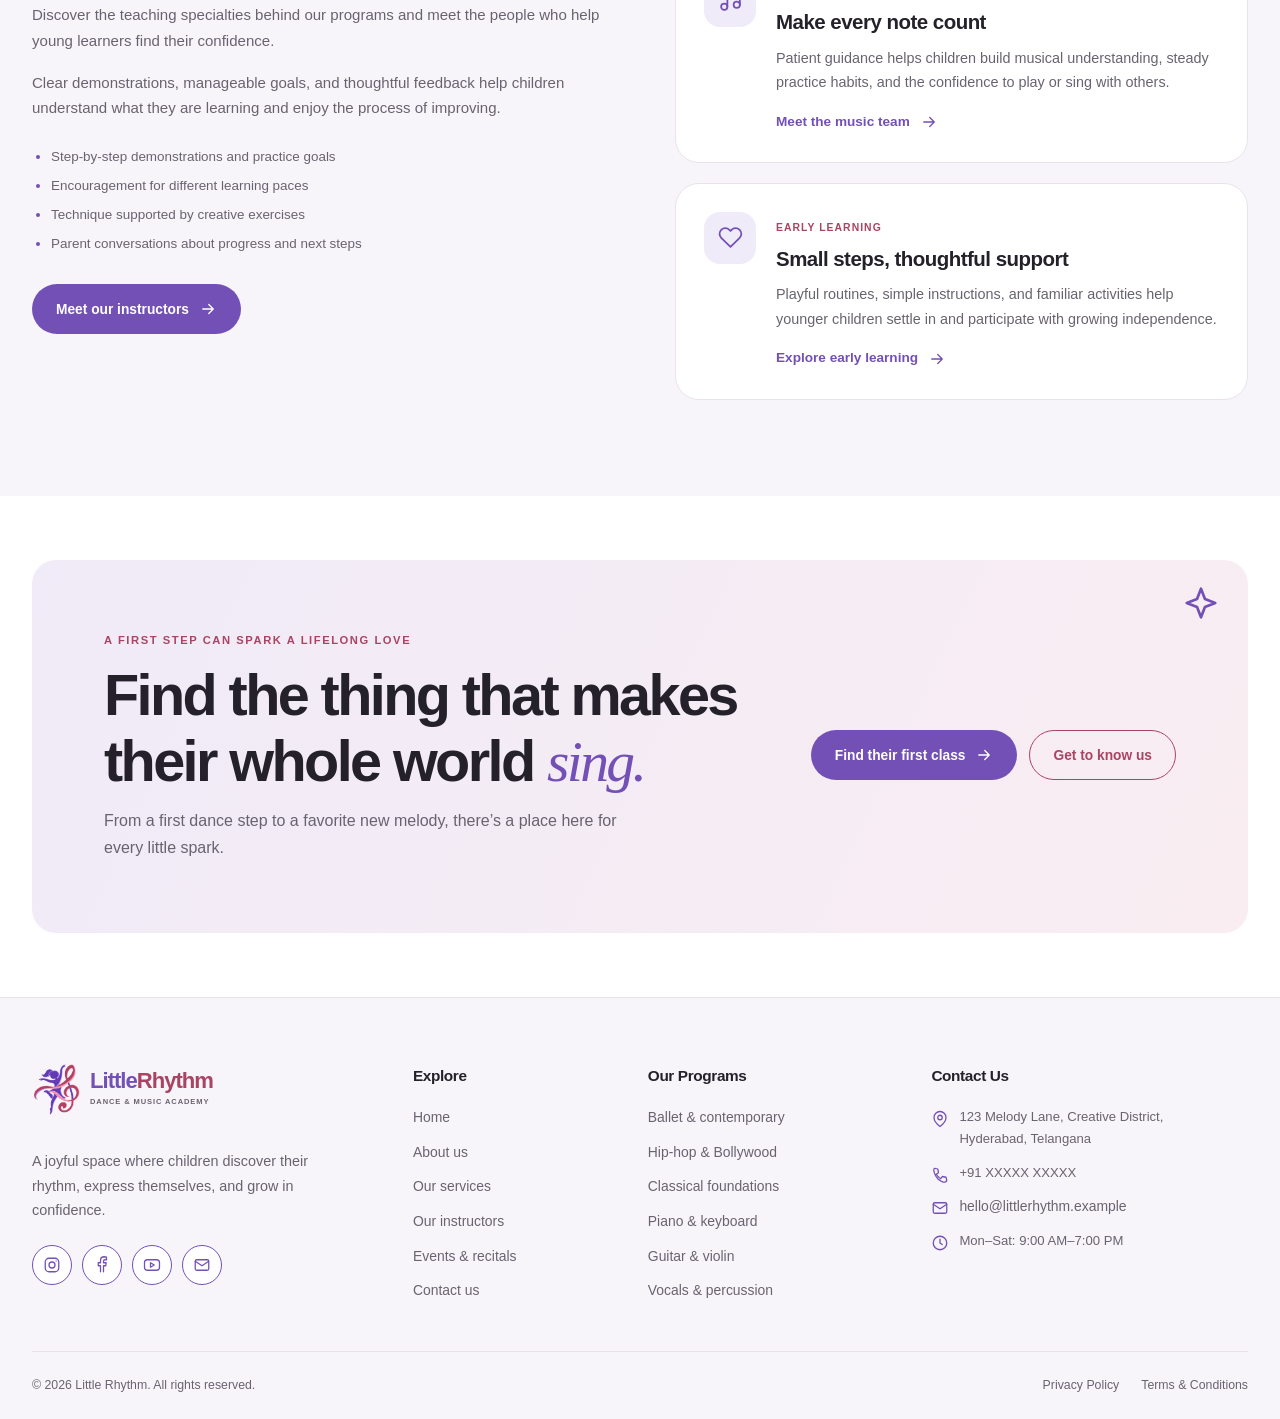
==== commit 62b327df: "responsive changes" ====
--- a/index.html
+++ b/index.html
@@ -17,7 +17,7 @@
 </head>
 
 <body>
-  <!-- SVG ICONS -->
+
   <svg
     class="svg-library"
     xmlns="http://www.w3.org/2000/svg"
@@ -126,7 +126,7 @@
 
   <a class="skip-link" href="#main">Skip to content</a>
 
-  <!-- HEADER -->
+
   <header class="site-header">
     <div class="container header-inner">
       <a class="brand" href="index.html" aria-label="Little Rhythm home">
@@ -235,7 +235,7 @@
   </header>
 
   <main id="main">
-    <!-- 1. HERO -->
+
     <section class="hero" aria-labelledby="heroTitle">
       <div class="container hero-grid">
         <div class="hero-content">
@@ -316,7 +316,7 @@
       </div>
     </section>
 
-    <!-- 2. ABOUT -->
+
     <section class="section about-section" aria-labelledby="aboutTitle">
       <div class="container about-grid">
         <div class="about-visual reveal">
@@ -403,7 +403,7 @@
       </div>
     </section>
 
-    <!-- 3. DANCE PROGRAMS -->
+
     <section
       class="section section-alt"
       id="dance"
@@ -675,7 +675,7 @@
       </div>
     </section>
 
-    <!-- 4. MUSIC PROGRAMS -->
+
     <section
       class="section music-section"
       id="music"
@@ -854,7 +854,7 @@
       </div>
     </section>
 
-    <!-- 5. SERVICES & LEARNING PATHWAYS -->
+
     <section
       class="section section-alt"
       id="services"
@@ -998,11 +998,11 @@
 
         </div>
 
-        
+
       </div>
     </section>
 
-    <!-- 6. PERFORMANCES -->
+
     <section
       class="section performances-section"
       id="performances"
@@ -1107,7 +1107,7 @@
       </div>
     </section>
 
-    <!-- 7. INSTRUCTORS -->
+
     <section
       class="section section-alt"
       aria-labelledby="instructorsTitle"
@@ -1220,8 +1220,8 @@
       </div>
     </section>
 
-   
-    <!-- 9. FINAL CTA -->
+
+
     <section class="section final-section" aria-labelledby="finalTitle">
       <div class="container">
         <div class="final-cta final-cta--home reveal">
@@ -1258,7 +1258,7 @@
     </section>
   </main>
 
-  <!-- FOOTER -->
+
   <footer class="site-footer">
     <div class="container footer-grid">
       <div class="footer-brand">
@@ -1277,7 +1277,7 @@
           express themselves, and grow in confidence.
         </p>
 
-        <!-- Replace these with your academy's social profile URLs. -->
+
         <div class="social-links" aria-label="Social media">
           <a
             href="https://www.instagram.com/"
@@ -1346,7 +1346,7 @@
       <div class="footer-column contact-column">
         <h3>Contact Us</h3>
 
-        <!-- Replace sample contact details before publishing. -->
+
         <div class="contact-item">
           <svg class="icon" aria-hidden="true">
             <use href="#pin"/>
--- a/index.css
+++ b/index.css
@@ -42,7 +42,7 @@
   color-scheme: dark;
 }
 
-/* BASE */
+
 
 *,
 *::before,
@@ -205,7 +205,7 @@
   transform: translateY(0);
 }
 
-/* SHARED ELEMENTS */
+
 
 .eyebrow {
   display: inline-flex;
@@ -350,7 +350,7 @@
   height: 25px;
 }
 
-/* HEADER */
+
 
 .site-header {
   position: sticky;
@@ -545,7 +545,7 @@
   display: none;
 }
 
-/* HERO */
+
 
 .hero {
   min-height: calc(100svh - var(--header-height));
@@ -730,7 +730,7 @@
   }
 }
 
-/* ABOUT */
+
 
 .about-grid {
   display: grid;
@@ -803,7 +803,7 @@
   color: var(--primary);
 }
 
-/* DANCE CARDS */
+
 
 .image-card,
 .music-card,
@@ -961,7 +961,7 @@
   color: var(--secondary);
 }
 
-/* MUSIC */
+
 
 .music-layout {
   display: grid;
@@ -1052,7 +1052,7 @@
   margin-block-start: 14px;
 }
 
-/* LEARNING NOTES */
+
 
 .learning-note {
   margin-block-start: 34px;
@@ -1082,7 +1082,7 @@
   font-size: .93rem;
 }
 
-/* SERVICES */
+
 
 .service-card {
   position: relative;
@@ -1119,7 +1119,7 @@
   font-size: .8rem;
 }
 
-/* AGE PATHWAYS */
+
 
 .pathway-heading {
   margin-block-start: 60px;
@@ -1177,7 +1177,7 @@
   font-weight: 700;
 }
 
-/* PERFORMANCES */
+
 
 .performance-heading {
   max-width: 780px;
@@ -1249,7 +1249,7 @@
   transition: translate .3s;
 }
 
-/* INSTRUCTORS */
+
 
 .instructor-layout {
   display: grid;
@@ -1299,7 +1299,7 @@
   font-size: .85rem;
 }
 
-/* EVENTS */
+
 
 .event-card {
   display: flex;
@@ -1370,7 +1370,7 @@
   flex-shrink: 0;
 }
 
-/* FINAL CTA */
+
 
 .section.final-section {
   padding-block: 64px;
@@ -1493,7 +1493,7 @@
   }
 }
 
-/* FOOTER */
+
 
 .site-footer {
   padding-block-start: 64px;
@@ -1593,7 +1593,7 @@
   color: var(--muted);
 }
 
-/* ANIMATIONS */
+
 
 .reveal-enabled .reveal {
   opacity: 0;
@@ -1625,14 +1625,14 @@
   transition-delay: .15s;
 }
 
-/* IMAGE FALLBACK */
+
 
 .asset-fallback {
   object-fit: contain !important;
   background: var(--soft-primary);
 }
 
-/* RTL */
+
 
 [dir="rtl"] .directional {
   transform: scaleX(-1);
@@ -1643,7 +1643,7 @@
   letter-spacing: -.025em;
 }
 
-/* HOVER EFFECTS */
+
 
 @media (hover: hover) and (pointer: fine) {
   .nav-link:hover,
@@ -1731,7 +1731,7 @@
   box-shadow: var(--shadow);
 }
 
-/* LAPTOP */
+
 
 @media (max-width: 1250px) {
   .container {
@@ -1825,7 +1825,7 @@
   }
 }
 
-/* TABLET */
+
 
 @media (max-width: 850px) {
   .section {
@@ -1924,7 +1924,7 @@
   }
 }
 
-/* MOBILE */
+
 
 @media (max-width: 767px) {
   .header-actions .header-cta {
@@ -2205,7 +2205,7 @@
   }
 }
 
-/* REDUCED MOTION */
+
 
 @media (prefers-reduced-motion: reduce) {
   html {
